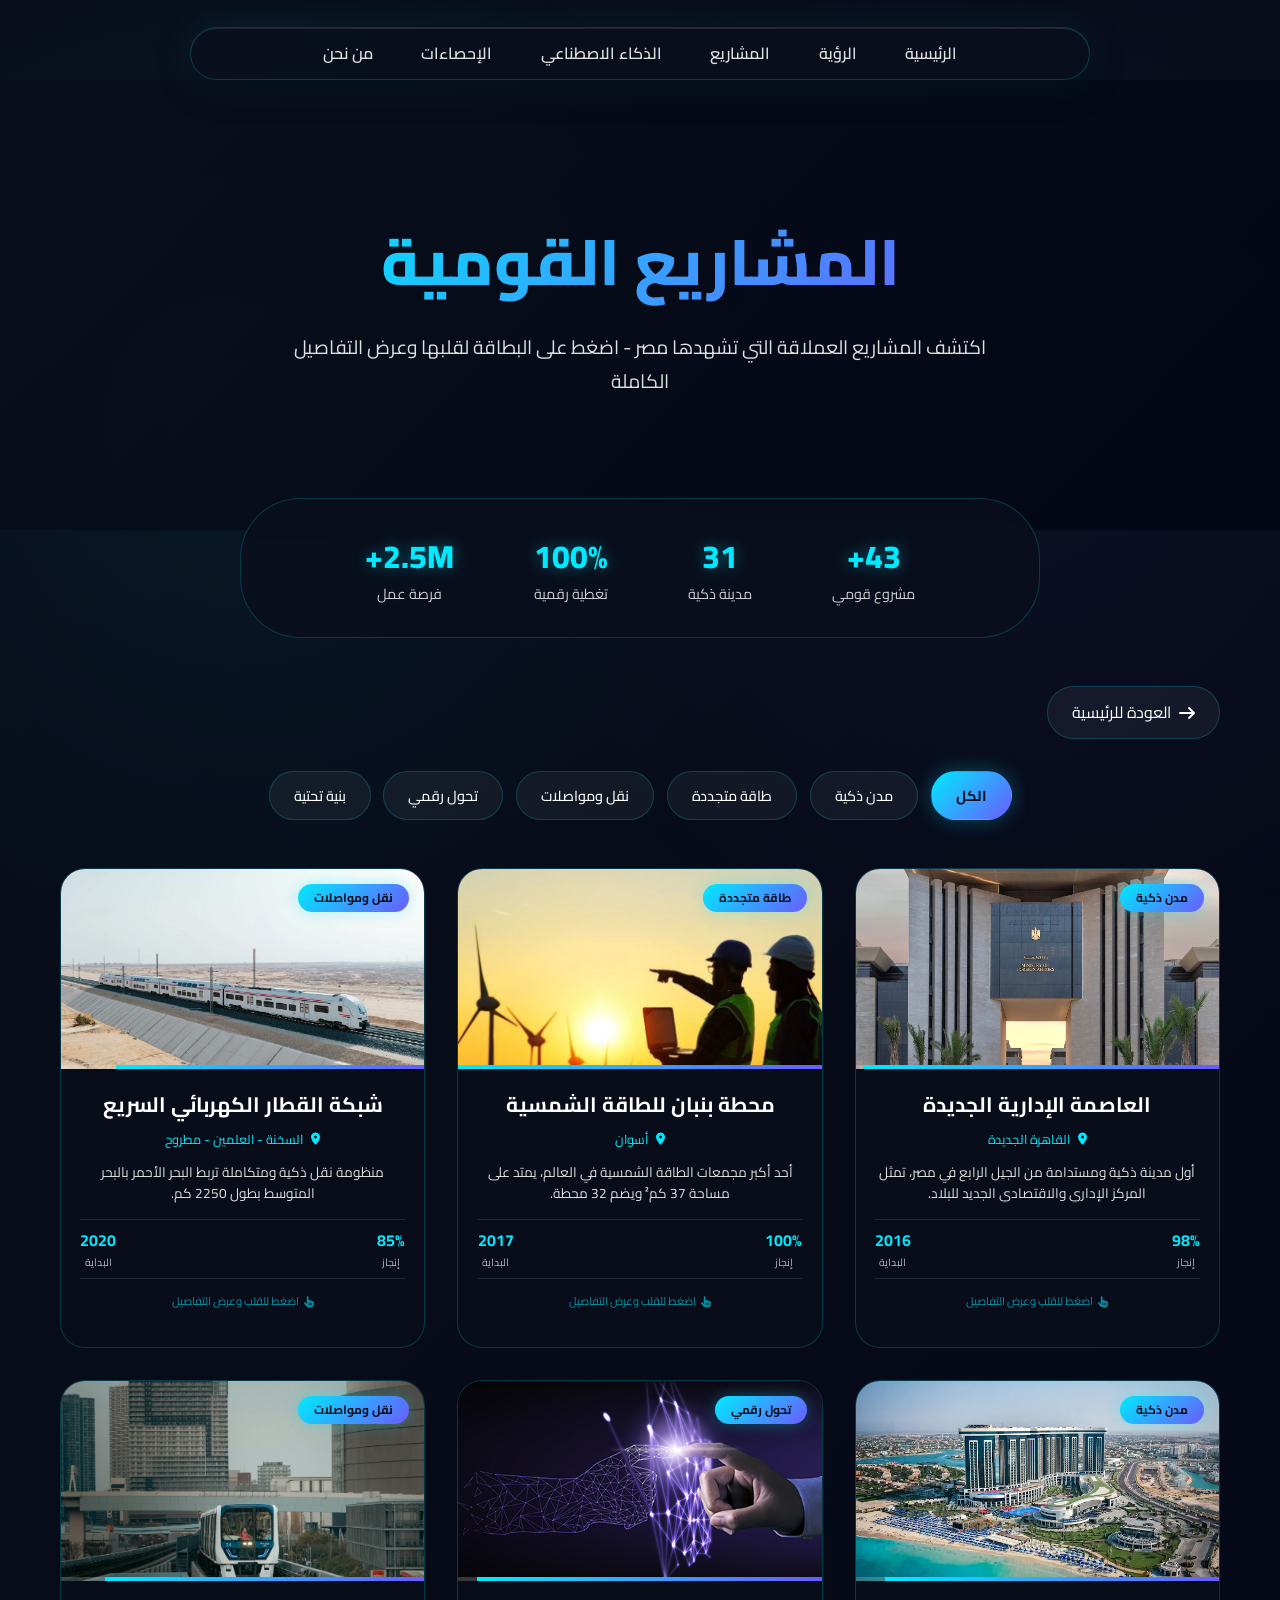
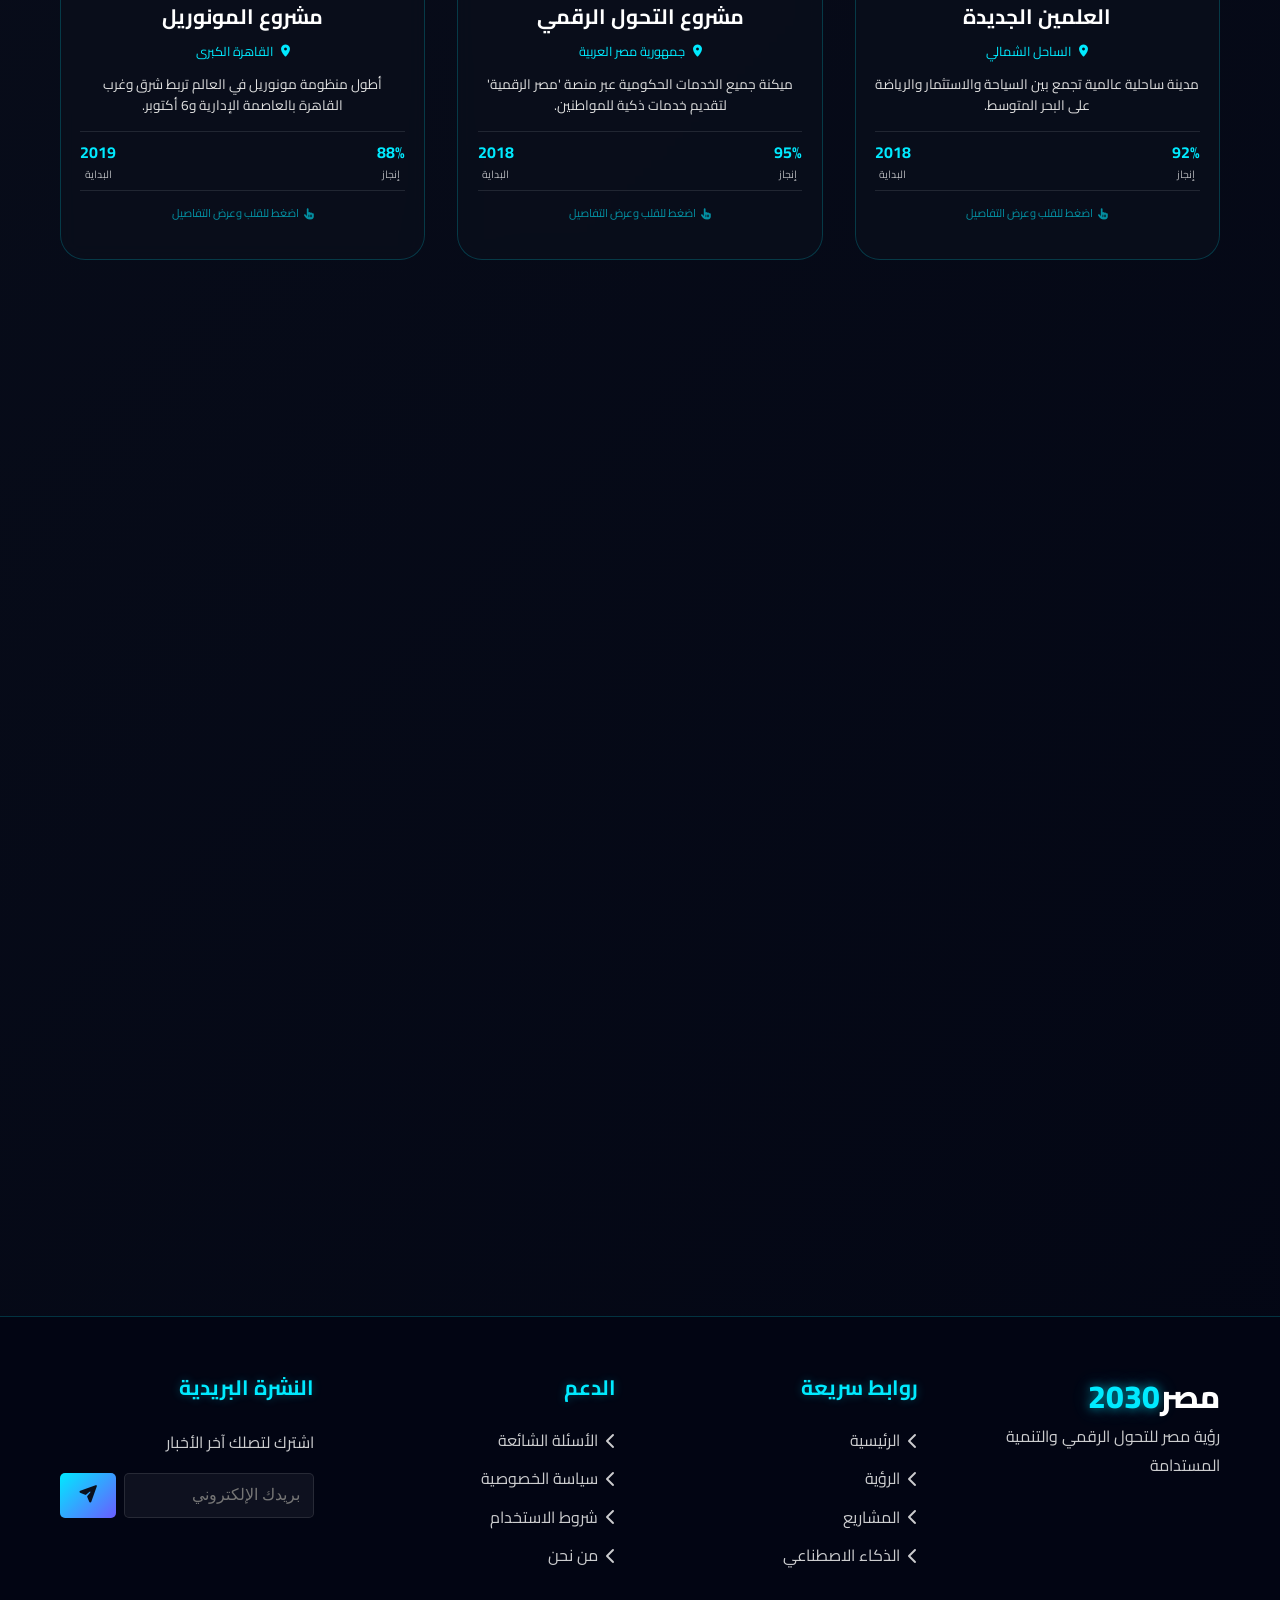
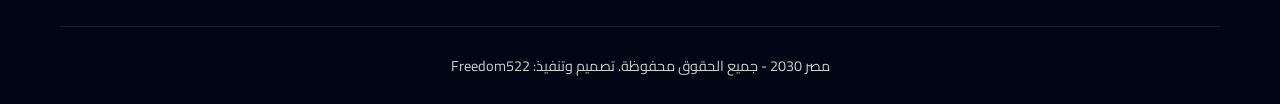
==== projects.html @ 2c638dea "add photos Add photos, update in projects.html" ====
<!DOCTYPE html>
<html lang="ar" dir="rtl">
<head>
    <meta charset="UTF-8">
    <meta name="viewport" content="width=device-width, initial-scale=1.0">
    <title>المشاريع القومية - مصر 2030 | بطاقات متقلبة</title>
    
    <!-- CSS Local Files -->
    <link rel="stylesheet" href="css/fonts.css">
    <link rel="stylesheet" href="libs/all.min.css">
    <link rel="stylesheet" href="libs/aos.css">
    
    <!-- Main CSS -->
    <link rel="stylesheet" href="css/style.css">
    
    <style>
        /* ================
           Projects Page - Flip Cards Style
        ================ */
        
        /* تحسين عرض النصوص العربية */
        * {
            text-rendering: optimizeLegibility;
            -webkit-font-smoothing: antialiased;
            -moz-osx-font-smoothing: grayscale;
        }
        
        /* Projects Hero */
        .projects-hero {
            min-height: 50vh;
            height: 50vh;
            position: relative;
            display: flex;
            align-items: center;
            justify-content: center;
            text-align: center;
            overflow: hidden;
            margin-top: 80px;
        }
        
        .projects-hero-bg {
            position: absolute;
            top: 0;
            left: 0;
            width: 100%;
            height: 100%;
            object-fit: cover;
            z-index: 0;
        }
        
        .projects-hero-overlay {
            position: absolute;
            top: 0;
            left: 0;
            width: 100%;
            height: 100%;
            background: linear-gradient(135deg, rgba(10, 15, 28, 0.85), rgba(3, 6, 20, 0.9));
            z-index: 1;
        }
        
        .projects-hero-content {
            position: relative;
            z-index: 2;
            max-width: 800px;
            padding: 2rem;
        }
        
        .projects-hero-title {
            font-size: clamp(2.5rem, 8vw, 4rem);
            font-weight: 800;
            margin-bottom: 1rem;
            background: linear-gradient(135deg, #00eaff, #6a5cff);
            -webkit-background-clip: text;
            -webkit-text-fill-color: transparent;
            background-clip: text;
        }
        
        .projects-hero-subtitle {
            font-size: clamp(1rem, 2.5vw, 1.2rem);
            color: #e0e0e0;
            line-height: 1.8;
        }
        
        /* Projects Stats Bar */
        .projects-stats-bar {
            display: flex;
            justify-content: center;
            gap: 2rem;
            padding: 1.5rem;
            margin: -2rem auto 3rem;
            max-width: 800px;
            background: rgba(10, 15, 28, 0.9);
            backdrop-filter: blur(15px);
            border-radius: 60px;
            border: 1px solid rgba(0, 234, 255, 0.2);
            position: relative;
            z-index: 10;
            flex-wrap: wrap;
        }
        
        .projects-stat {
            text-align: center;
            padding: 0.5rem 1.5rem;
        }
        
        .projects-stat-number {
            font-size: clamp(1.5rem, 4vw, 2rem);
            font-weight: 800;
            color: #00eaff;
            text-shadow: 0 0 15px rgba(0, 234, 255, 0.4);
        }
        
        .projects-stat-label {
            font-size: clamp(0.8rem, 1.5vw, 0.9rem);
            color: #fff;
            opacity: 0.8;
        }
        
        /* Projects Filter */
        .projects-filter {
            display: flex;
            justify-content: center;
            flex-wrap: wrap;
            gap: 0.8rem;
            margin-bottom: 3rem;
        }
        
        .filter-btn {
            padding: 0.6rem 1.5rem;
            background: rgba(255, 255, 255, 0.05);
            border: 1px solid rgba(0, 234, 255, 0.2);
            border-radius: 50px;
            color: #fff;
            font-family: 'Cairo', 'Tahoma', sans-serif;
            font-size: 0.9rem;
            font-weight: 500;
            cursor: pointer;
            transition: all 0.3s;
        }
        
        .filter-btn:hover {
            background: rgba(0, 234, 255, 0.1);
            border-color: rgba(0, 234, 255, 0.5);
            transform: translateY(-2px);
        }
        
        .filter-btn.active {
            background: linear-gradient(135deg, #00eaff, #6a5cff);
            border-color: transparent;
            color: #0a0f1c;
            font-weight: 700;
            box-shadow: 0 0 20px rgba(0, 234, 255, 0.3);
        }
        
        /* ================
           Flip Cards Grid
        ================ */
        .projects-grid {
            display: grid;
            grid-template-columns: repeat(auto-fill, minmax(350px, 1fr));
            gap: 2rem;
            margin: 2rem 0;
            perspective: 1500px;
        }
        
        @media (max-width: 768px) {
            .projects-grid {
                grid-template-columns: 1fr;
                gap: 1.5rem;
            }
        }
        
        /* Flip Card Container */
        .flip-card {
            background-color: transparent;
            height: 480px;
            cursor: pointer;
        }
        
        .flip-card-inner {
            position: relative;
            width: 100%;
            height: 100%;
            text-align: center;
            transition: transform 0.8s cubic-bezier(0.23, 1, 0.32, 1);
            transform-style: preserve-3d;
            border-radius: 25px;
        }
        
        .flip-card.flipped .flip-card-inner {
            transform: rotateY(180deg);
        }
        
        /* Front & Back */
        .flip-card-front,
        .flip-card-back {
            position: absolute;
            width: 100%;
            height: 100%;
            backface-visibility: hidden;
            border-radius: 25px;
            overflow: hidden;
        }
        
        /* Front Card Style */
        .flip-card-front {
            background: rgba(10, 15, 28, 0.85);
            backdrop-filter: blur(10px);
            border: 1px solid rgba(0, 234, 255, 0.2);
            transition: all 0.3s;
        }
        
        .flip-card:hover .flip-card-front {
            border-color: rgba(0, 234, 255, 0.5);
            box-shadow: 0 20px 40px -12px rgba(0, 234, 255, 0.2);
        }
        
        .project-image-wrapper {
            position: relative;
            height: 200px;
            overflow: hidden;
        }
        
        .project-image {
            width: 100%;
            height: 100%;
            object-fit: cover;
            transition: transform 0.6s ease;
            background: linear-gradient(135deg, #1a1f2e, #0a0f1c);
        }
        
        .flip-card:hover .project-image {
            transform: scale(1.05);
        }
        
        .project-category {
            position: absolute;
            top: 15px;
            right: 15px;
            padding: 0.3rem 1rem;
            background: linear-gradient(135deg, #00eaff, #6a5cff);
            border-radius: 50px;
            font-size: 0.75rem;
            font-weight: 700;
            color: #0a0f1c;
            z-index: 2;
            box-shadow: 0 0 15px rgba(0, 234, 255, 0.3);
        }
        
        .project-progress {
            position: absolute;
            bottom: 0;
            left: 0;
            right: 0;
            height: 4px;
            background: rgba(255, 255, 255, 0.2);
        }
        
        .project-progress-fill {
            height: 100%;
            background: linear-gradient(90deg, #00eaff, #6a5cff);
            width: 0%;
            transition: width 0.5s ease;
        }
        
        .project-info {
            padding: 1.2rem;
        }
        
        .project-title {
            font-size: 1.3rem;
            font-weight: 700;
            color: #fff;
            margin-bottom: 0.5rem;
        }
        
        .project-location {
            display: flex;
            align-items: center;
            gap: 0.5rem;
            color: #00eaff;
            font-size: 0.8rem;
            margin-bottom: 0.8rem;
            justify-content: center;
        }
        
        .project-location i {
            font-size: 0.75rem;
        }
        
        .project-short-desc {
            color: #e0e0e0;
            font-size: 0.85rem;
            line-height: 1.5;
            margin-bottom: 1rem;
            display: -webkit-box;
            -webkit-line-clamp: 3;
            -webkit-box-orient: vertical;
            overflow: hidden;
            word-break: break-word;
        }
        
        .project-stats-front {
            display: flex;
            justify-content: space-between;
            align-items: center;
            margin: 0.8rem 0;
            padding: 0.5rem 0;
            border-top: 1px solid rgba(255, 255, 255, 0.1);
            border-bottom: 1px solid rgba(255, 255, 255, 0.1);
        }
        
        .project-stat-item {
            text-align: center;
        }
        
        .project-stat-value {
            font-size: 1rem;
            font-weight: 700;
            color: #00eaff;
        }
        
        .project-stat-name {
            font-size: 0.65rem;
            color: #fff;
            opacity: 0.7;
        }
        
        .flip-hint {
            margin-top: 0.8rem;
            font-size: 0.7rem;
            color: rgba(0, 234, 255, 0.6);
            display: flex;
            align-items: center;
            justify-content: center;
            gap: 0.3rem;
        }
        
        .flip-hint i {
            font-size: 0.7rem;
        }
        
        /* Back Card Style */
        .flip-card-back {
            background: linear-gradient(135deg, #0a0f1c, #0f1424);
            border: 1px solid rgba(0, 234, 255, 0.3);
            transform: rotateY(180deg);
            padding: 1.2rem;
            display: flex;
            flex-direction: column;
            overflow-y: auto;
        }
        
        .flip-card-back::-webkit-scrollbar {
            width: 4px;
        }
        
        .flip-card-back::-webkit-scrollbar-track {
            background: rgba(255, 255, 255, 0.05);
            border-radius: 10px;
        }
        
        .flip-card-back::-webkit-scrollbar-thumb {
            background: #00eaff;
            border-radius: 10px;
        }
        
        .back-title {
            font-size: 1.2rem;
            font-weight: 700;
            color: #00eaff;
            margin-bottom: 0.8rem;
            padding-bottom: 0.5rem;
            border-bottom: 2px solid rgba(0, 234, 255, 0.3);
            text-align: center;
        }
        
        .back-description {
            color: #e0e0e0;
            font-size: 0.85rem;
            line-height: 1.6;
            margin-bottom: 1rem;
            text-align: right;
            word-break: break-word;
        }
        
        .back-stats {
            display: grid;
            grid-template-columns: repeat(3, 1fr);
            gap: 0.8rem;
            margin-bottom: 1rem;
            padding: 0.8rem;
            background: rgba(0, 234, 255, 0.05);
            border-radius: 15px;
        }
        
        .back-stat {
            text-align: center;
        }
        
        .back-stat-label {
            display: block;
            font-size: 0.6rem;
            color: #fff;
            opacity: 0.7;
            margin-bottom: 0.2rem;
        }
        
        .back-stat-value {
            display: block;
            font-size: 0.85rem;
            font-weight: 700;
            color: #00eaff;
        }
        
        .back-features {
            margin-bottom: 1rem;
            flex: 1;
        }
        
        .back-features h4 {
            color: #00eaff;
            font-size: 0.9rem;
            margin-bottom: 0.6rem;
            display: flex;
            align-items: center;
            gap: 0.5rem;
        }
        
        .back-features-list {
            list-style: none;
            padding: 0;
            margin: 0;
        }
        
        .back-features-list li {
            color: #e0e0e0;
            font-size: 0.75rem;
            padding: 0.4rem 0;
            display: flex;
            align-items: center;
            gap: 0.6rem;
            border-bottom: 1px solid rgba(255, 255, 255, 0.05);
            word-break: break-word;
        }
        
        .back-features-list li i {
            color: #00eaff;
            font-size: 0.7rem;
            flex-shrink: 0;
        }
        
        .flip-back-btn {
            width: 100%;
            padding: 0.6rem;
            background: rgba(0, 234, 255, 0.1);
            border: 1px solid rgba(0, 234, 255, 0.3);
            border-radius: 12px;
            color: #ff6b6b;
            font-weight: 600;
            font-size: 0.8rem;
            cursor: pointer;
            transition: all 0.3s;
            display: flex;
            align-items: center;
            justify-content: center;
            gap: 0.5rem;
            margin-top: 0.8rem;
            font-family: 'Cairo', 'Tahoma', sans-serif;
        }
        
        .flip-back-btn:hover {
            background: rgba(255, 107, 107, 0.2);
            border-color: #ff6b6b;
            color: #ff6b6b;
        }
        
        /* Empty State */
        .projects-empty {
            text-align: center;
            padding: 4rem;
            background: rgba(10, 15, 28, 0.5);
            border-radius: 30px;
            border: 1px solid rgba(0, 234, 255, 0.2);
            grid-column: 1 / -1;
        }
        
        .projects-empty i {
            font-size: 4rem;
            color: #00eaff;
            margin-bottom: 1rem;
            opacity: 0.5;
        }
        
        .projects-empty h3 {
            font-size: 1.5rem;
            color: #fff;
            margin-bottom: 0.5rem;
        }
        
        .projects-empty p {
            color: #e0e0e0;
        }
        
        /* Back Button */
        .back-button {
            display: inline-flex;
            align-items: center;
            gap: 0.5rem;
            padding: 0.8rem 1.5rem;
            background: rgba(255, 255, 255, 0.05);
            border: 1px solid rgba(0, 234, 255, 0.2);
            border-radius: 50px;
            color: #fff;
            text-decoration: none;
            transition: all 0.3s;
            margin-bottom: 2rem;
            font-family: 'Cairo', 'Tahoma', sans-serif;
        }
        
        .back-button:hover {
            background: rgba(0, 234, 255, 0.1);
            border-color: #00eaff;
            transform: translateX(-5px);
        }
        
        /* Loading Animation */
        .projects-loading {
            display: flex;
            justify-content: center;
            align-items: center;
            min-height: 400px;
            grid-column: 1 / -1;
        }
        
        .loading-spinner {
            width: 50px;
            height: 50px;
            border: 3px solid rgba(0, 234, 255, 0.2);
            border-top-color: #00eaff;
            border-radius: 50%;
            animation: spin 1s linear infinite;
        }
        
        @keyframes spin {
            to { transform: rotate(360deg); }
        }
        
        /* Animation for grid items */
        .flip-card {
            animation: fadeInUp 0.6s ease backwards;
        }
        
        @keyframes fadeInUp {
            from {
                opacity: 0;
                transform: translateY(30px);
            }
            to {
                opacity: 1;
                transform: translateY(0);
            }
        }
        
        /* Container */
        .container {
            max-width: 1200px;
            margin: 0 auto;
            padding: 0 20px;
        }
        
        body {
            font-family: 'Cairo', 'Tahoma', sans-serif;
        }
    </style>
</head>
<body>
    <!-- Navigation Bar -->
    <nav class="navbar" id="navbar">
        <div class="nav-container">
            <div class="logo">مصر<span>2030</span></div>
            <div class="menu-toggle" id="menu-toggle">
                <span></span>
                <span></span>
                <span></span>
            </div>
            <ul class="nav-menu">
                <li><a href="index.html">الرئيسية</a></li>
                <li><a href="index.html#vision">الرؤية</a></li>
                <li><a href="projects.html" class="active">المشاريع</a></li>
                <li><a href="index.html#ai">الذكاء الاصطناعي</a></li>
                <li><a href="index.html#stats">الإحصاءات</a></li>
                <li><a href="index.html#about">من نحن</a></li>
            </ul>
        </div>
    </nav>

    <!-- Projects Hero Section -->
    <section class="projects-hero">
        <video class="projects-hero-bg" autoplay loop muted playsinline poster="images/projects-hero-poster.jpg">
            <source src="video/From Main Klickpin CF- Pinterest Video - 4H1aSaDv0.mp4" type="video/mp4">
        </video>
        <div class="projects-hero-overlay"></div>
        <div class="projects-hero-content" data-aos="fade-up">
            <h1 class="projects-hero-title">المشاريع القومية</h1>
            <p class="projects-hero-subtitle">اكتشف المشاريع العملاقة التي تشهدها مصر - اضغط على البطاقة لقلبها وعرض التفاصيل الكاملة</p>
        </div>
    </section>

    <!-- Projects Stats Bar -->
    <div class="projects-stats-bar" data-aos="fade-up">
        <div class="projects-stat">
            <div class="projects-stat-number">43+</div>
            <div class="projects-stat-label">مشروع قومي</div>
        </div>
        <div class="projects-stat">
            <div class="projects-stat-number">31</div>
            <div class="projects-stat-label">مدينة ذكية</div>
        </div>
        <div class="projects-stat">
            <div class="projects-stat-number">100%</div>
            <div class="projects-stat-label">تغطية رقمية</div>
        </div>
        <div class="projects-stat">
            <div class="projects-stat-number">2.5M+</div>
            <div class="projects-stat-label">فرصة عمل</div>
        </div>
    </div>

    <!-- Main Content -->
    <div class="container">
        <!-- Back Button -->
        <a href="index.html" class="back-button" data-aos="fade-right">
            <i class="fas fa-arrow-right"></i>
            العودة للرئيسية
        </a>
        
        <!-- Projects Filter -->
        <div class="projects-filter" data-aos="fade-up">
            <button class="filter-btn active" data-category="all">الكل</button>
            <button class="filter-btn" data-category="smart-city">مدن ذكية</button>
            <button class="filter-btn" data-category="energy">طاقة متجددة</button>
            <button class="filter-btn" data-category="transport">نقل ومواصلات</button>
            <button class="filter-btn" data-category="digital">تحول رقمي</button>
            <button class="filter-btn" data-category="infrastructure">بنية تحتية</button>
        </div>
        
        <!-- Projects Grid - Flip Cards -->
        <div id="projectsGrid" class="projects-grid">
            <div class="projects-loading">
                <div class="loading-spinner"></div>
            </div>
        </div>
    </div>

    <!-- Footer -->
    <footer class="footer">
        <div class="container">
            <div class="footer-content">
                <div class="footer-section">
                    <div class="footer-logo">
                        <h2>مصر<span>2030</span></h2>
                    </div>
                    <p>رؤية مصر للتحول الرقمي والتنمية المستدامة</p>
                </div>
                
                <div class="footer-section">
                    <h4>روابط سريعة</h4>
                    <ul>
                        <li><a href="index.html"><i class="fas fa-chevron-left"></i> الرئيسية</a></li>
                        <li><a href="index.html#vision"><i class="fas fa-chevron-left"></i> الرؤية</a></li>
                        <li><a href="projects.html"><i class="fas fa-chevron-left"></i> المشاريع</a></li>
                        <li><a href="index.html#ai"><i class="fas fa-chevron-left"></i> الذكاء الاصطناعي</a></li>
                    </ul>
                </div>
                
                <div class="footer-section">
                    <h4>الدعم</h4>
                    <ul>
                        <li><a href="QA.html"><i class="fas fa-chevron-left"></i> الأسئلة الشائعة</a></li>
                        <li><a href="#"><i class="fas fa-chevron-left"></i> سياسة الخصوصية</a></li>
                        <li><a href="#"><i class="fas fa-chevron-left"></i> شروط الاستخدام</a></li>
                        <li><a href="index.html#about"><i class="fas fa-chevron-left"></i> من نحن</a></li>
                    </ul>
                </div>
                
                <div class="footer-section">
                    <h4>النشرة البريدية</h4>
                    <p>اشترك لتصلك آخر الأخبار</p>
                    <div class="newsletter-form">
                        <input type="email" placeholder="بريدك الإلكتروني">
                        <button><i class="fas fa-paper-plane"></i></button>
                    </div>
                </div>
            </div>
            
            <div class="footer-bottom">
                <p>مصر 2030 - جميع الحقوق محفوظة. تصميم وتنفيذ: Freedom522</p>
            </div>
        </div>
    </footer>

    <!-- Scripts -->
    <script src="libs/gsap.min.js"></script>
    <script src="libs/ScrollTrigger.min.js"></script>
    <script src="libs/aos.js"></script>
    <script src="js/main.js"></script>
    
    <script>
        // ================
        // Projects Database
        // ================
        const projectsDatabase = [
            {
                id: 1,
                title: "العاصمة الإدارية الجديدة",
                category: "smart-city",
                image: "images/Projects/Administratibe capital.jpg",
                location: "القاهرة الجديدة",
                shortDescription: "أول مدينة ذكية ومستدامة من الجيل الرابع في مصر، تمثل المركز الإداري والاقتصادي الجديد للبلاد.",
                fullDescription: "أول مدينة ذكية ومستدامة من الجيل الرابع في مصر، تمثل المركز الإداري والاقتصادي الجديد. تضم حي مال وأعمال عالمي، والبرج الأيقوني أطول برج في إفريقيا، ومركز قيادة وسيطرة ذكي يدير كافة مرافق المدينة بتقنيات الذكاء الاصطناعي. تمثل نقلة نوعية في مفهوم المدن الذكية بالمنطقة، حيث تعتمد بشكل كامل على التكنولوجيا الحديثة في إدارة المرافق والخدمات.",
                progress: 98,
                startDate: "2016",
                cost: "800 مليار جنيه",
                features: [
                    "أطول برج في إفريقيا بارتفاع 393.8 متر",
                    "أكبر مركز بيانات وحوسبة سحابية في المنطقة",
                    "أكبر تجمع للمساحات الخضراء والبحيرات الصناعية",
                    "ترابط كامل عبر المونوريل والقطار الكهربائي الخفيف",
                    "تعتمد بالكامل على تقنيات IoT في إدارة المرور والنفايات والطاقة"
                ]
            },
            {
                id: 2,
                title: "محطة بنبان للطاقة الشمسية",
                category: "energy",
                image: "images/Projects/Bnban.jpg",
                location: "أسوان",
                shortDescription: "أحد أكبر مجمعات الطاقة الشمسية في العالم، يمتد على مساحة 37 كم² ويضم 32 محطة.",
                fullDescription: "يُعد أحد أكبر مجمعات الطاقة الشمسية في العالم، ويمتد على مساحة 37 كم². يضم 32 محطة بقدرة إجمالية تصل إلى 1465 ميجاوات، ويمثل المشروع ركيزة أساسية لتحويل مصر إلى مركز إقليمي للطاقة الخضراء. ساهم المشروع في خلق آلاف فرص العمل وجذب استثمارات ضخمة.",
                progress: 100,
                startDate: "2017",
                cost: "2.2 مليار دولار",
                features: [
                    "رابع أكبر مجمع شمسي في العالم",
                    "يقلل الانبعاثات الكربونية بمقدار 2 مليون طن سنوياً",
                    "وفر أكثر من 10 آلاف فرصة عمل",
                    "حائز على جائزة التميز من البنك الدولي",
                    "يغطي مساحة 37 كم²"
                ]
            },
            {
                id: 3,
                title: "شبكة القطار الكهربائي السريع",
                category: "transport",
                image: "images/Projects/Fast tarin.jpg",
                location: "السخنة - العلمين - مطروح",
                shortDescription: "منظومة نقل ذكية ومتكاملة تربط البحر الأحمر بالبحر المتوسط بطول 2250 كم.",
                fullDescription: "منظومة نقل ذكية ومتكاملة تُعد قناة سويس جديدة على قضبان، تربط البحر الأحمر بالبحر المتوسط وكافة أنحاء الجمهورية. تتكون من 4 خطوط رئيسية بطول يتجاوز 2250 كم، لتوفر وسيلة نقل حضارية فائقة السرعة وصديقة للبيئة.",
                progress: 85,
                startDate: "2020",
                cost: "360 مليار جنيه",
                features: [
                    "سرعة تصل إلى 250 كم/ساعة",
                    "ربط موانئ البحر الأحمر بموانئ البحر المتوسط",
                    "نقل أكثر من 2.5 مليون راكب يومياً",
                    "خفض انبعاثات الكربون بنسبة 70%",
                    "نظام تحكم آلي أوروبي ETCS Level 2"
                ]
            },
            {
                id: 4,
                title: "العلمين الجديدة",
                category: "smart-city",
                image: "images/Projects/El Alamein City.jpg",
                location: "الساحل الشمالي",
                shortDescription: "مدينة ساحلية عالمية تجمع بين السياحة والاستثمار والرياضة على البحر المتوسط.",
                fullDescription: "مدينة ساحلية عالمية تجمع بين السياحة والاستثمار والرياضة، تضم أبراجاً شاهقة ومنتجعاً عالمياً ومتحفاً ومسرحاً رومانياً. تعتبر وجهة سياحية واستثمارية جديدة على البحر المتوسط، وتستضيف الفعاليات العالمية.",
                progress: 92,
                startDate: "2018",
                cost: "500 مليار جنيه",
                features: [
                    "أبراج العلمين الشاهقة بارتفاع 200 متر",
                    "المسرح الروماني بسعة 1000 مقعد",
                    "متحف العلمين للحضارة المصرية",
                    "مارينا عالمي لليخوت",
                    "منتجع سياحي متكامل"
                ]
            },
            {
                id: 5,
                title: "مشروع التحول الرقمي",
                category: "digital",
                image: "images/Projects/Digital transformation.png",
                location: "جمهورية مصر العربية",
                shortDescription: "ميكنة جميع الخدمات الحكومية عبر منصة 'مصر الرقمية' لتقديم خدمات ذكية للمواطنين.",
                fullDescription: "يهدف إلى ميكنة جميع الخدمات الحكومية وتقديمها عبر منصة 'مصر الرقمية'. يشمل ذلك خدمات الأحوال المدنية، المرور، الضرائب، الشهر العقاري، والتوثيق. تم تدريب آلاف الموظفين وإنشاء مراكز بيانات عملاقة.",
                progress: 95,
                startDate: "2018",
                cost: "50 مليار جنيه",
                features: [
                    "أكثر من 200 خدمة حكومية أونلاين",
                    "منظومة الدفع الموحد",
                    "تطبيق موحد للهواتف الذكية",
                    "ربط 100% من الجهات الحكومية",
                    "تفعيل التوقيع الإلكتروني والهوية الرقمية"
                ]
            },
            {
                id: 6,
                title: "مشروع المونوريل",
                category: "transport",
                image: "images/Projects/Monorail project.jpg",
                location: "القاهرة الكبرى",
                shortDescription: "أطول منظومة مونوريل في العالم تربط شرق وغرب القاهرة بالعاصمة الإدارية و6 أكتوبر.",
                fullDescription: "أطول منظومة مونوريل في العالم تربط شرق القاهرة بالعاصمة الإدارية الجديدة، وتربط غرب القاهرة بمدينة 6 أكتوبر. يوفر وسيلة نقل سريعة وآمنة ومستدامة للمواطنين، ويساهم في تخفيف الازدحام المروري.",
                progress: 88,
                startDate: "2019",
                cost: "120 مليار جنيه",
                features: [
                    "أطول نظام مونوريل في العالم بطول 98 كم",
                    "ربط العاصمة الإدارية بشرق القاهرة",
                    "ربط 6 أكتوبر بغرب القاهرة",
                    "سرعة تصل إلى 80 كم/ساعة",
                    "سعة تصل إلى 45 ألف راكب/ساعة"
                ]
            },
            {
                id: 7,
                title: "محطة معالجة المياه ببني سويف",
                category: "infrastructure",
                image: "images/Projects/Beni Suef Water Treatment Plant.jpg",
                location: "بني سويف",
                shortDescription: "أكبر محطة معالجة ثنائية في العالم تخدم 6 محافظات بطاقة 7.5 مليون م³ يومياً.",
                fullDescription: "أكبر محطة معالجة ثنائية في العالم، تخدم 6 محافظات وتوفر 7.5 مليون م³ يومياً من المياه المعالجة للزراعة. تساهم في تحقيق الأمن المائي والزراعي لمصر، وتوفر مصدراً مستداماً للمياه.",
                progress: 100,
                startDate: "2018",
                cost: "40 مليار جنيه",
                features: [
                    "أكبر محطة معالجة ثنائية في العالم",
                    "طاقة إنتاجية 7.5 مليون م³ يومياً",
                    "خدمة 6 محافظات",
                    "توفير مياه للزراعة",
                    "تحقيق الأمن المائي"
                ]
            },
            {
                id: 8,
                title: "مدينة الجلالة",
                category: "smart-city",
                image: "images/Projects/Al-Jalala City.png",
                location: "السخنة",
                shortDescription: "مدينة متكاملة على جبال البحر الأحمر تضم جامعة الجلالة وأكبر مستشفى جامعي.",
                fullDescription: "مدينة سياحية متكاملة على جبال البحر الأحمر، تضم جامعة الجلالة الأهلية، ومستشفى جامعي، وفندق 5 نجوم، وتعتبر وجهة تعليمية وسياحية عالمية. تتميز بموقعها الفريد الذي يجمع بين جمال الجبال وسحر البحر.",
                progress: 95,
                startDate: "2017",
                cost: "200 مليار جنيه",
                features: [
                    "جامعة الجلالة الأهلية على مساحة 300 فدان",
                    "أكبر مستشفى جامعي في الشرق الأوسط",
                    "فندق 5 نجوم",
                    "منطقة سكنية متكاملة",
                    "موقع متميز على جبال البحر الأحمر"
                ]
            },
            {
                id: 9,
                title: "مبادرة حياة كريمة",
                category: "infrastructure",
                image: "images/Projects/Decent-Life-Initiative.png",
                location: "جميع محافظات مصر",
                shortDescription: "أكبر مبادرة تنموية في تاريخ مصر لتطوير الريف المصري بـ 4500 قرية.",
                fullDescription: "أكبر مبادرة تنموية في تاريخ مصر لتطوير الريف المصري، تستهدف 4500 قرية ويرتفع عدد المستفيدين إلى 58 مليون مواطن، تشمل تطوير البنية التحتية والصحة والتعليم والخدمات الأساسية.",
                progress: 90,
                startDate: "2019",
                cost: "800 مليار جنيه",
                features: [
                    "تطوير 4500 قرية مصرية",
                    "خدمة 58 مليون مواطن",
                    "تطوير شبكات المياه والصرف الصحي",
                    "تطوير مدارس ووحدات صحية",
                    "توصيل الغاز الطبيعي"
                ]
            },
            {
                id: 10,
                title: "متحف الحضارة بالفسطاط",
                category: "infrastructure",
                image: "images/Projects/Museum-of-Civilization-in-Fustat.png",
                location: "الفسطاط - القاهرة",
                shortDescription: "أكبر متحف للحضارة المصرية يضم المومياوات الملكية ومركز ترميم متكامل.",
                fullDescription: "أكبر متحف للحضارة المصرية، يضم المومياوات الملكية، ومركز ترميم متكامل، ومنطقة أثرية مفتوحة. يعتبر من أكبر المتاحف في العالم ويعرض تاريخ مصر عبر العصور المختلفة.",
                progress: 100,
                startDate: "2015",
                cost: "12 مليار جنيه",
                features: [
                    "يضم المومياوات الملكية الـ 22",
                    "مركز ترميم متكامل",
                    "منطقة أثرية مفتوحة",
                    "قاعة عرض رئيسية 2000 م²",
                    "مطلة على بحيرة عين الصيرة"
                ]
            },
            {
                id: 11,
                title: "المتحف المصري الكبير",
                category: "infrastructure",
                image: "images/Projects/Egyptian-Museum.jpg",
                location: "ميدان التحرير - القاهرة",
                shortDescription: "أقدم متحف أثري في العالم العربي يضم أكثر من 160 ألف قطعة أثرية.",
                fullDescription: "أقدم متحف أثري في العالم العربي والشرق الأوسط، تأسس عام 1902. يضم أكثر من 160 ألف قطعة أثرية تعكس تاريخ مصر القديم، ويعتبر من أهم المتاحف عالمياً.",
                progress: 100,
                startDate: "1902",
                cost: "تم إنشاؤه تاريخياً",
                features: [
                    "أقدم متحف أثري في العالم العربي والشرق الأوسط",
                    "يضم أكثر من 160 ألف قطعة أثرية",
                    "قاعة توت عنخ آمون التاريخية",
                    "كنوز تانيس الفرعونية",
                    "موقع استراتيجي في قلب القاهرة"
                ]
            },
            {
                id: 12,
                title: "محطة الضبعة النووية",
                category: "energy",
                image: "images/Projects/El Dabaa Nuclear Power Plant.jpg",
                location: "مرسى مطروح",
                shortDescription: "أول محطة طاقة نووية سلمية في مصر بـ 4 مفاعلات بقدرة 4800 ميجاوات.",
                fullDescription: "أول محطة طاقة نووية سلمية في مصر، تتكون من 4 مفاعلات بقدرة إجمالية 4800 ميجاوات. تعتبر أكبر مشروع نووي في المنطقة وستوفر 10% من احتياجات مصر من الكهرباء.",
                progress: 60,
                startDate: "2022",
                cost: "28 مليار دولار",
                features: [
                    "4 مفاعلات من الجيل الثالث بقدرة 1200 ميجاوات لكل منها",
                    "أحدث أنظمة الأمان النووي العالمية",
                    "توفير 10% من احتياجات مصر من الكهرباء",
                    "خلق 15 ألف فرصة عمل مباشرة وغير مباشرة"
                ]
            }
        ];

        // ================
        // Render Flip Cards
        // ================
        let currentCategory = 'all';
        
        function renderProjects() {
            const grid = document.getElementById('projectsGrid');
            if (!grid) return;
            
            const filteredProjects = currentCategory === 'all' 
                ? projectsDatabase 
                : projectsDatabase.filter(p => p.category === currentCategory);
            
            if (filteredProjects.length === 0) {
                grid.innerHTML = `
                    <div class="projects-empty">
                        <i class="fas fa-search"></i>
                        <h3>لا توجد مشاريع</h3>
                        <p>لم يتم العثور على مشاريع في هذا التصنيف</p>
                    </div>
                `;
                return;
            }
            
            grid.innerHTML = filteredProjects.map((project, index) => `
                <div class="flip-card" data-project-id="${project.id}" data-aos="fade-up" data-aos-delay="${index * 50}">
                    <div class="flip-card-inner">
                        <!-- Front Side -->
                        <div class="flip-card-front">
                            <div class="project-image-wrapper">
                                <img class="project-image" src="${project.image}" alt="${project.title}" onerror="this.src='data:image/svg+xml,%3Csvg xmlns=\'http://www.w3.org/2000/svg\' width=\'400\' height=\'300\' viewBox=\'0 0 400 300\'%3E%3Crect width=\'400\' height=\'300\' fill=\'%236a5cff\'/%3E%3Ctext x=\'50%25\' y=\'50%25\' text-anchor=\'middle\' fill=\'white\' font-size=\'20\'%3E${encodeURIComponent(project.title)}%3C/text%3E%3C/svg%3E'">
                                <span class="project-category">${getCategoryName(project.category)}</span>
                                <div class="project-progress">
                                    <div class="project-progress-fill" style="width: ${project.progress}%"></div>
                                </div>
                            </div>
                            <div class="project-info">
                                <h3 class="project-title">${project.title}</h3>
                                <div class="project-location">
                                    <i class="fas fa-map-marker-alt"></i>
                                    <span>${project.location}</span>
                                </div>
                                <p class="project-short-desc">${project.shortDescription}</p>
                                <div class="project-stats-front">
                                    <div class="project-stat-item">
                                        <div class="project-stat-value">${project.progress}%</div>
                                        <div class="project-stat-name">إنجاز</div>
                                    </div>
                                    <div class="project-stat-item">
                                        <div class="project-stat-value">${project.startDate}</div>
                                        <div class="project-stat-name">البداية</div>
                                    </div>
                                </div>
                                <div class="flip-hint">
                                    <i class="fas fa-hand-pointer"></i>
                                    <span>اضغط للقلب وعرض التفاصيل</span>
                                </div>
                            </div>
                        </div>
                        
                        <!-- Back Side -->
                        <div class="flip-card-back">
                            <h3 class="back-title">${project.title}</h3>
                            <p class="back-description">${project.fullDescription}</p>
                            <div class="back-stats">
                                <div class="back-stat">
                                    <span class="back-stat-label">نسبة الإنجاز</span>
                                    <span class="back-stat-value">${project.progress}%</span>
                                </div>
                                <div class="back-stat">
                                    <span class="back-stat-label">تاريخ البدء</span>
                                    <span class="back-stat-value">${project.startDate}</span>
                                </div>
                                <div class="back-stat">
                                    <span class="back-stat-label">التكلفة</span>
                                    <span class="back-stat-value">${project.cost}</span>
                                </div>
                            </div>
                            <div class="back-features">
                                <h4><i class="fas fa-star"></i> المميزات الرئيسية</h4>
                                <ul class="back-features-list">
                                    ${project.features.map(feature => `<li><i class="fas fa-check-circle"></i> ${feature}</li>`).join('')}
                                </ul>
                            </div>
                            <button class="flip-back-btn" onclick="flipCardBack(${project.id})">
                                <i class="fas fa-undo-alt"></i>
                                إغلاق
                            </button>
                        </div>
                    </div>
                </div>
            `).join('');
            
            // إضافة مستمعي الأحداث للبطاقات
            attachFlipListeners();
            
            // تحديث AOS
            if (typeof AOS !== 'undefined') {
                AOS.refresh();
            }
        }
        
        function attachFlipListeners() {
            const cards = document.querySelectorAll('.flip-card');
            cards.forEach(card => {
                // إزالة المستمعين القدامى لتجنب التكرار
                card.removeEventListener('click', handleCardClick);
                card.addEventListener('click', handleCardClick);
            });
        }
        
        function handleCardClick(e) {
            // منع التنفيذ إذا تم الضغط على الزر
            if (e.target.classList.contains('flip-back-btn') || e.target.closest('.flip-back-btn')) {
                return;
            }
            const card = this;
            card.classList.toggle('flipped');
        }
        
        function flipCardBack(projectId) {
            const card = document.querySelector(`.flip-card[data-project-id="${projectId}"]`);
            if (card) {
                card.classList.remove('flipped');
            }
        }
        
        function getCategoryName(category) {
            const categories = {
                'smart-city': 'مدن ذكية',
                'energy': 'طاقة متجددة',
                'transport': 'نقل ومواصلات',
                'digital': 'تحول رقمي',
                'infrastructure': 'بنية تحتية'
            };
            return categories[category] || category;
        }
        
        // ================
        // Event Listeners
        // ================
        document.addEventListener('DOMContentLoaded', () => {
            if (typeof AOS !== 'undefined') {
                AOS.init({
                    duration: 800,
                    once: true,
                    offset: 100
                });
            }
            
            renderProjects();
            
            // Filter buttons
            const filterBtns = document.querySelectorAll('.filter-btn');
            filterBtns.forEach(btn => {
                btn.addEventListener('click', () => {
                    filterBtns.forEach(b => b.classList.remove('active'));
                    btn.classList.add('active');
                    currentCategory = btn.dataset.category;
                    renderProjects();
                });
            });
            
            // Navbar toggle
            const menuToggle = document.getElementById('menu-toggle');
            const navMenu = document.querySelector('.nav-menu');
            
            if (menuToggle) {
                menuToggle.addEventListener('click', () => {
                    menuToggle.classList.toggle('active');
                    navMenu.classList.toggle('active');
                });
            }
            
            // Navbar scroll effect
            const navbar = document.getElementById('navbar');
            window.addEventListener('scroll', () => {
                if (window.scrollY > 100) {
                    navbar.classList.add('scrolled');
                } else {
                    navbar.classList.remove('scrolled');
                }
            });
        });
        
        // Make functions global
        window.flipCardBack = flipCardBack;
    </script>
</body>
</html>
---- css/fonts.css ----
/* css/fonts.css - Local Fonts */

/* ===== Cairo ===== */
@font-face {
    font-family: 'Cairo';
    src: url('../fonts/Cairo/Cairo-Regular.ttf') format('truetype');
    font-weight: 400;
    font-style: normal;
    font-display: swap;
}

@font-face {
    font-family: 'Cairo';
    src: url('../fonts/Cairo/Cairo-Medium.ttf') format('truetype');
    font-weight: 500;
    font-style: normal;
    font-display: swap;
}

@font-face {
    font-family: 'Cairo';
    src: url('../fonts/Cairo/Cairo-SemiBold.ttf') format('truetype');
    font-weight: 600;
    font-style: normal;
    font-display: swap;
}

@font-face {
    font-family: 'Cairo';
    src: url('../fonts/Cairo/Cairo-Bold.ttf') format('truetype');
    font-weight: 700;
    font-style: normal;
    font-display: swap;
}

@font-face {
    font-family: 'Cairo';
    src: url('../fonts/Cairo/Cairo-ExtraBold.ttf') format('truetype');
    font-weight: 800;
    font-style: normal;
    font-display: swap;
}

@font-face {
    font-family: 'Cairo';
    src: url('../fonts/Cairo/Cairo-Black.ttf') format('truetype');
    font-weight: 900;
    font-style: normal;
    font-display: swap;
}

@font-face {
    font-family: 'Cairo';
    src: url('../fonts/Cairo/Cairo-Light.ttf') format('truetype');
    font-weight: 300;
    font-style: normal;
    font-display: swap;
}

/* ===== Tajawal ===== */
@font-face {
    font-family: 'Tajawal';
    src: url('../fonts/Tajawal/Tajawal-Regular.ttf') format('truetype');
    font-weight: 400;
    font-style: normal;
    font-display: swap;
}

@font-face {
    font-family: 'Tajawal';
    src: url('../fonts/Tajawal/Tajawal-Medium.ttf') format('truetype');
    font-weight: 500;
    font-style: normal;
    font-display: swap;
}

@font-face {
    font-family: 'Tajawal';
    src: url('../fonts/Tajawal/Tajawal-Bold.ttf') format('truetype');
    font-weight: 700;
    font-style: normal;
    font-display: swap;
}

@font-face {
    font-family: 'Tajawal';
    src: url('../fonts/Tajawal/Tajawal-ExtraBold.ttf') format('truetype');
    font-weight: 800;
    font-style: normal;
    font-display: swap;
}

@font-face {
    font-family: 'Tajawal';
    src: url('../fonts/Tajawal/Tajawal-Black.ttf') format('truetype');
    font-weight: 900;
    font-style: normal;
    font-display: swap;
}

@font-face {
    font-family: 'Tajawal';
    src: url('../fonts/Tajawal/Tajawal-Light.ttf') format('truetype');
    font-weight: 300;
    font-style: normal;
    font-display: swap;
}

@font-face {
    font-family: 'Tajawal';
    src: url('../fonts/Tajawal/Tajawal-ExtraLight.ttf') format('truetype');
    font-weight: 200;
    font-style: normal;
    font-display: swap;
}
---- css/style.css ----
/* ================
   Global CSS Variables
   ================ */
:root {
    --primary-blue: #00eaff;
    --primary-purple: #6a5cff;
    --dark-bg: #0a0f1c;
    --darker-bg: #030614;
    --glass-bg: rgba(255, 255, 255, 0.08);
    --glass-border: rgba(255, 255, 255, 0.15);
    --text-primary: #ffffff;
    --text-secondary: #e0e0e0;
    --text-muted: #b0b0b0;
    --neon-shadow: 0 0 10px rgba(0, 234, 255, 0.5),
                   0 0 20px rgba(0, 234, 255, 0.3),
                   0 0 30px rgba(0, 234, 255, 0.1);
    --purple-shadow: 0 0 10px rgba(106, 92, 255, 0.5),
                     0 0 20px rgba(106, 92, 255, 0.3);
    --font-primary: 'Cairo', 'Tajawal', sans-serif;
    
    /* Sizing control variables - Optimized */
    --container-max-width: min(1400px, 95%);
    --section-padding: clamp(2rem, 5vw, 4rem);
    --header-height: clamp(60px, 10vh, 80px);
}

/* ================
   CSS Reset
   ================ */
* {
    margin: 0;
    padding: 0;
    box-sizing: border-box;
}

html {
    scroll-behavior: smooth;
    overflow-x: hidden;
    width: 100%;
    font-size: 16px;
}

body {
    font-family: var(--font-primary);
    background: linear-gradient(135deg, var(--dark-bg), var(--darker-bg));
    color: var(--text-primary);
    line-height: 1.6;
    overflow-x: hidden;
    position: relative;
    width: 100%;
    min-height: 100vh;
}

body::before {
    content: '';
    position: fixed;
    top: 0;
    left: 0;
    width: 100%;
    height: 100%;
    background: radial-gradient(circle at 20% 50%, rgba(0, 234, 255, 0.05) 0%, transparent 50%),
                radial-gradient(circle at 80% 50%, rgba(106, 92, 255, 0.05) 0%, transparent 50%);
    pointer-events: none;
    z-index: -1;
}

/* ================
   Custom Scrollbar
   ================ */
::-webkit-scrollbar {
    width: clamp(8px, 1vw, 10px);
}

::-webkit-scrollbar-track {
    background: var(--darker-bg);
}

::-webkit-scrollbar-thumb {
    background: linear-gradient(135deg, var(--primary-blue), var(--primary-purple));
    border-radius: 5px;
}

::-webkit-scrollbar-thumb:hover {
    background: var(--primary-blue);
}

/* ================
   Utility Classes
   ================ */
.container {
    max-width: var(--container-max-width);
    margin: 0 auto;
    padding: 0 clamp(1rem, 3vw, 2rem);
    width: 100%;
}

.glass {
    background: var(--glass-bg);
    backdrop-filter: blur(10px);
    -webkit-backdrop-filter: blur(10px);
    border: 1px solid var(--glass-border);
    border-radius: clamp(15px, 3vw, 20px);
    box-shadow: 0 8px 32px rgba(0, 0, 0, 0.2);
}

.section-title {
    font-size: clamp(2rem, 6vw, 3.5rem);
    font-weight: 800;
    text-align: center;
    margin-bottom: clamp(0.5rem, 2vw, 1rem);
    background: linear-gradient(135deg, var(--primary-blue), var(--primary-purple));
    -webkit-background-clip: text;
    -webkit-text-fill-color: transparent;
    text-transform: uppercase;
    line-height: 1.2;
    letter-spacing: 1px;
    text-shadow: 0 0 20px rgba(0, 234, 255, 0.3);
}

.section-subtitle {
    text-align: center;
    color: var(--text-secondary);
    font-size: clamp(1rem, 2.5vw, 1.3rem);
    margin-bottom: clamp(2rem, 5vw, 4rem);
    font-weight: 400;
    opacity: 0.9;
    letter-spacing: 0.5px;
}

/* ================
   Loading Screen
   ================ */
#loading-screen {
    position: fixed;
    top: 0;
    left: 0;
    width: 100%;
    height: 100%;
    background: linear-gradient(135deg, var(--dark-bg), #030614);
    z-index: 9999;
    display: flex;
    justify-content: center;
    align-items: center;
    transition: opacity 0.8s cubic-bezier(0.77, 0, 0.175, 1);
}

.preloader-container {
    position: relative;
    width: 100%;
    height: 100%;
    display: flex;
    justify-content: center;
    align-items: center;
}

.preloader-bg {
    position: absolute;
    top: 0;
    left: 0;
    width: 100%;
    height: 100%;
    overflow: hidden;
}

.gradient-sphere {
    position: absolute;
    top: 50%;
    left: 50%;
    transform: translate(-50%, -50%);
    width: min(80vmax, 1200px);
    height: min(80vmax, 1200px);
    background: radial-gradient(circle at 30% 50%, rgba(0, 234, 255, 0.2) 0%, transparent 50%),
                radial-gradient(circle at 70% 50%, rgba(106, 92, 255, 0.2) 0%, transparent 50%);
    filter: blur(60px);
    animation: spherePulse 4s infinite alternate;
}

.grid-lines {
    position: absolute;
    top: 0;
    left: 0;
    width: 100%;
    height: 100%;
    background-image: 
        linear-gradient(rgba(0, 234, 255, 0.05) 1px, transparent 1px),
        linear-gradient(90deg, rgba(106, 92, 255, 0.05) 1px, transparent 1px);
    background-size: min(50px, 5vw) min(50px, 5vw);
    animation: gridMove 10s linear infinite;
}

.preloader-content {
    position: relative;
    z-index: 10;
    text-align: center;
    width: min(90%, 800px);
    padding: clamp(1rem, 4vw, 2rem);
}

.glitch-wrapper {
    margin-bottom: clamp(2rem, 6vh, 3rem);
}

.glitch-title {
    font-size: clamp(3rem, 15vw, 6rem);
    font-weight: 900;
    position: relative;
    text-shadow: 0.05em 0 0 rgba(255, 0, 0, 0.75),
                -0.05em -0.025em 0 rgba(0, 255, 255, 0.75),
                0.025em 0.05em 0 rgba(0, 255, 0, 0.75);
    animation: glitch 500ms infinite;
    letter-spacing: clamp(2px, 1vw, 8px);
}

.progress-label {
    font-size: clamp(1.2rem, 5vw, 2rem);
    font-weight: 600;
    color: #fff;
    margin-bottom: 1rem;
    text-shadow: 0 0 10px #00eaff, 0 0 20px #6a5cff;
    animation: labelPulse 2s infinite;
}

.neo-progress-container {
    width: 100%;
    height: clamp(6px, 1vh, 8px);
    background: rgba(255, 255, 255, 0.05);
    border-radius: 10px;
    margin: clamp(1rem, 3vh, 2rem) 0 1rem;
    position: relative;
    overflow: hidden;
    box-shadow: 0 0 20px rgba(0, 234, 255, 0.3);
}

.neo-progress-bar {
    height: 100%;
    background: linear-gradient(90deg, #00eaff, #6a5cff, #00eaff);
    background-size: 200% 100%;
    border-radius: 10px;
    position: relative;
    animation: gradientMove 2s linear infinite;
    transition: width 0.3s ease;
}

.progress-glow {
    position: absolute;
    top: 0;
    right: 0;
    width: 30px;
    height: 100%;
    background: rgba(255, 255, 255, 0.5);
    filter: blur(10px);
}

.progress-percentage-neon {
    font-size: clamp(2rem, 8vw, 3.5rem);
    font-weight: 800;
    background: linear-gradient(135deg, #00eaff, #6a5cff);
    -webkit-background-clip: text;
    -webkit-text-fill-color: transparent;
    margin: 1rem 0;
    text-shadow: 0 0 20px rgba(0, 234, 255, 0.5);
    animation: percentagePulse 1.5s infinite;
}

.loading-message-neon {
    font-size: clamp(1rem, 4vw, 1.8rem);
    color: #fff;
    margin: 2rem 0;
    text-shadow: 0 0 10px rgba(0, 234, 255, 0.5);
    animation: messagePulse 2s infinite;
}

/* ================
   Navigation Bar
   ================ */
.navbar {
    position: fixed;
    top: max(20px, 3vh);
    left: 50%;
    transform: translateX(-50%);
    width: auto;
    min-width: min(900px, 95%);
    max-width: 1200px;
    padding: clamp(0.6rem, 1.2vw, 0.8rem) clamp(1rem, 2vw, 1.5rem);
    z-index: 1000;
    transition: all 0.5s ease;
    background: rgba(10, 15, 28, 0.75);
    backdrop-filter: blur(20px);
    -webkit-backdrop-filter: blur(20px);
    border-radius: 50px;
    border: 1px solid rgba(0, 234, 255, 0.2);
    box-shadow: 
        0 8px 32px rgba(0, 0, 0, 0.4),
        0 0 40px rgba(0, 234, 255, 0.1),
        inset 0 1px 0 rgba(255, 255, 255, 0.1);
}

.navbar.scrolled {
    top: 10px;
    background: rgba(10, 15, 28, 0.9);
    box-shadow: 
        0 8px 32px rgba(0, 0, 0, 0.5),
        0 0 50px rgba(0, 234, 255, 0.15),
        inset 0 1px 0 rgba(255, 255, 255, 0.1);
}

.nav-container {
    display: flex;
    justify-content: center;
    align-items: center;
    width: 100%;
    gap: clamp(0.5rem, 2vw, 1rem);
}

.logo {
    display: none;
}

.nav-menu {
    display: flex;
    list-style: none;
    gap: clamp(0.3rem, 1vw, 0.5rem);
    margin: 0;
    padding: 0;
}

.nav-menu a {
    color: var(--text-secondary);
    text-decoration: none;
    font-weight: 600;
    padding: clamp(0.5rem, 1.2vw, 0.7rem) clamp(0.8rem, 2vw, 1.2rem);
    border-radius: 30px;
    transition: all 0.3s ease;
    position: relative;
    font-size: clamp(0.85rem, 1.3vw, 1rem);
    white-space: nowrap;
    background: transparent;
    border: 1px solid transparent;
}

.nav-menu a::before {
    content: none;
}

.nav-menu a:hover {
    color: var(--primary-blue);
    background: rgba(0, 234, 255, 0.1);
    border-color: rgba(0, 234, 255, 0.3);
    text-shadow: 0 0 10px rgba(0, 234, 255, 0.5);
}

.nav-menu a.active {
    color: #fff;
    background: linear-gradient(135deg, rgba(0, 234, 255, 0.3), rgba(106, 92, 255, 0.3));
    border: 1px solid rgba(0, 234, 255, 0.4);
    box-shadow: 
        0 0 20px rgba(0, 234, 255, 0.3),
        inset 0 1px 0 rgba(255, 255, 255, 0.2);
    text-shadow: 0 0 10px rgba(0, 234, 255, 0.8);
}

.menu-toggle {
    display: none;
    flex-direction: column;
    cursor: pointer;
}

.menu-toggle span {
    width: clamp(25px, 5vw, 30px);
    height: 3px;
    background: var(--text-primary);
    margin: 3px 0;
    transition: 0.3s;
    border-radius: 3px;
}

/* ================
   Hero Section - Enhanced
   ================ */
.hero {
    height: 100vh;
    min-height: 700px;
    position: relative;
    overflow: hidden;
    display: flex;
    align-items: center;
    justify-content: center;
    background: transparent;
}

.hero-video {
    position: absolute;
    top: 0;
    left: 0;
    width: 100%;
    height: 100%;
    object-fit: cover;
    z-index: 0;
}

.hero-overlay {
    position: absolute;
    top: 0;
    left: 0;
    width: 100%;
    height: 100%;
    background: linear-gradient(135deg, rgba(10, 15, 28, 0.7) 0%, rgba(3, 6, 20, 0.8) 100%);
    z-index: 1;
}

.hero-content {
    text-align: center;
    z-index: 10;
    max-width: min(1000px, 95%);
    padding: clamp(2rem, 5vw, 3rem);
    background: rgba(10, 15, 28, 0.4);
    backdrop-filter: blur(15px);
    -webkit-backdrop-filter: blur(15px);
    border-radius: 25px;
    border: 1px solid rgba(0, 234, 255, 0.2);
    box-shadow: 
        0 25px 60px rgba(0, 0, 0, 0.5),
        0 0 60px rgba(0, 234, 255, 0.1),
        inset 0 1px 0 rgba(255, 255, 255, 0.1);
    width: fit-content;
    margin: 0 auto;
}

.main-title {
    font-size: clamp(4rem, 12vw, 8rem);
    font-weight: 900;
    line-height: 1;
    margin-bottom: clamp(0.5rem, 2vh, 1rem);
    display: flex;
    flex-direction: row;
    justify-content: center;
    align-items: center;
    gap: clamp(0.5rem, 2vw, 1rem);
}

.main-title .egypt {
    display: inline;
    color: #fff;
    font-size: inherit;
    letter-spacing: 2px;
    text-shadow: 
        0 0 10px rgba(0, 234, 255, 0.8),
        0 0 20px rgba(0, 234, 255, 0.6),
        0 0 40px rgba(0, 234, 255, 0.4),
        0 0 80px rgba(0, 234, 255, 0.2);
    -webkit-text-fill-color: #fff;
    background: none;
}

.main-title .year {
    display: inline;
    font-size: inherit;
    color: #fff;
    text-shadow: 
        0 0 10px rgba(0, 234, 255, 0.8),
        0 0 20px rgba(0, 234, 255, 0.6),
        0 0 40px rgba(0, 234, 255, 0.4),
        0 0 80px rgba(0, 234, 255, 0.2);
    -webkit-text-fill-color: #fff;
    background: none;
}

.hero-subtitle {
    font-size: clamp(1.2rem, 3vw, 1.6rem);
    color: #ffffff;
    margin: clamp(1rem, 3vh, 1.5rem) 0 clamp(2rem, 5vh, 3rem);
    font-weight: 500;
    text-shadow: 0 0 20px rgba(0, 0, 0, 0.8);
    letter-spacing: 1px;
}

.hero-stats {
    display: flex;
    justify-content: center;
    gap: clamp(1rem, 3vw, 2rem);
    margin: clamp(1.5rem, 4vh, 2rem) 0;
    flex-wrap: wrap;
}

.hero-stat {
    text-align: center;
    min-width: clamp(120px, 18vw, 160px);
    padding: clamp(1rem, 3vw, 1.5rem);
    background: rgba(10, 15, 28, 0.5);
    border-radius: 50%;
    border: 1px solid rgba(0, 234, 255, 0.25);
    backdrop-filter: blur(10px);
    transition: all 0.3s ease;
    aspect-ratio: 1;
    display: flex;
    flex-direction: column;
    align-items: center;
    justify-content: center;
    box-shadow: 
        0 8px 32px rgba(0, 0, 0, 0.3),
        inset 0 1px 0 rgba(255, 255, 255, 0.1);
}

.hero-stat:hover {
    transform: translateY(-5px) scale(1.05);
    border-color: var(--primary-blue);
    box-shadow: 
        0 15px 40px rgba(0, 234, 255, 0.2),
        0 0 30px rgba(0, 234, 255, 0.3),
        inset 0 1px 0 rgba(255, 255, 255, 0.2);
}

.hero-stat .stat-icon {
    font-size: clamp(1.5rem, 4vw, 2rem);
    color: var(--primary-blue);
    margin-bottom: 0.5rem;
    filter: drop-shadow(0 0 5px rgba(0, 234, 255, 0.5));
}

.hero-stat .label {
    display: block;
    color: #ffffff;
    font-size: clamp(0.75rem, 1.5vw, 0.9rem);
    font-weight: 500;
    margin-bottom: 0.3rem;
    opacity: 0.9;
}

.hero-stat .number {
    display: block;
    font-size: clamp(1.8rem, 4vw, 2.5rem);
    font-weight: 800;
    color: #fff;
    text-shadow: 0 0 15px rgba(0, 234, 255, 0.6);
    line-height: 1;
}

.hero-buttons {
    display: flex;
    gap: clamp(1rem, 3vw, 1.5rem);
    justify-content: center;
    margin-top: clamp(1.5rem, 4vh, 2rem);
    flex-wrap: wrap;
}

.btn-primary {
    padding: clamp(0.9rem, 2vw, 1.1rem) clamp(2.5rem, 5vw, 3.5rem);
    font-size: clamp(1rem, 2vw, 1.2rem);
    font-weight: 700;
    border: none;
    border-radius: 50px;
    cursor: pointer;
    transition: all 0.3s ease;
    display: flex;
    align-items: center;
    gap: 0.8rem;
    white-space: nowrap;
    background: linear-gradient(135deg, var(--primary-blue), var(--primary-purple));
    color: var(--dark-bg);
    box-shadow: 
        0 5px 20px rgba(0, 234, 255, 0.4),
        0 0 30px rgba(0, 234, 255, 0.2);
    text-transform: uppercase;
    letter-spacing: 1px;
}

.btn-primary:hover {
    transform: translateY(-3px) scale(1.02);
    box-shadow: 
        0 10px 30px rgba(0, 234, 255, 0.5),
        0 0 40px rgba(0, 234, 255, 0.3);
}

.btn-primary i {
    font-size: 1.1em;
    transition: transform 0.3s ease;
}

.btn-primary:hover i {
    transform: translateX(-3px);
}

.btn-secondary {
    padding: clamp(0.8rem, 2vw, 1.2rem) clamp(2rem, 4vw, 3rem);
    font-size: clamp(1rem, 2vw, 1.2rem);
    font-weight: 700;
    border: 2px solid var(--primary-blue);
    border-radius: 50px;
    cursor: pointer;
    transition: all 0.3s;
    display: flex;
    align-items: center;
    gap: 0.8rem;
    white-space: nowrap;
    background: transparent;
    color: #ffffff;
    backdrop-filter: blur(5px);
    text-transform: uppercase;
    letter-spacing: 1px;
}

.btn-secondary:hover {
    transform: translateY(-5px);
    box-shadow: 0 0 30px rgba(0, 234, 255, 0.3);
    border-color: var(--primary-purple);
}

.scroll-indicator {
    position: absolute;
    bottom: 30px;
    left: 50%;
    transform: translateX(-50%);
    display: flex;
    flex-direction: column;
    align-items: center;
    gap: 5px;
    z-index: 10;
    opacity: 0.7;
}

.scroll-indicator span {
    display: block;
    width: 20px;
    height: 20px;
    border-left: 2px solid var(--primary-blue);
    border-bottom: 2px solid var(--primary-purple);
    transform: rotate(-45deg);
    animation: scroll 2s infinite;
    opacity: 0;
}

.scroll-indicator span:nth-child(1) { animation-delay: 0s; }
.scroll-indicator span:nth-child(2) { animation-delay: 0.3s; }
.scroll-indicator span:nth-child(3) { animation-delay: 0.6s; }

@keyframes scroll {
    0% {
        opacity: 0;
        transform: rotate(-45deg) translate(-10px, -10px);
    }
    50% {
        opacity: 1;
    }
    100% {
        opacity: 0;
        transform: rotate(-45deg) translate(10px, 10px);
    }
}

@keyframes heroFloat {
    0% {
        transform: translateY(-15px);
    }
    100% {
        transform: translateY(-25px);
    }
}

/* ================
   Vision Section
   ================ */
.vision {
    padding: var(--section-padding) 0;
    position: relative;
}

.vision-full-content {
    margin-bottom: clamp(2rem, 5vh, 4rem);
}

.vision-intro {
    padding: clamp(1.5rem, 4vw, 2.5rem);
    margin-bottom: clamp(2rem, 5vh, 3rem);
    text-align: center;
    background: rgba(10, 15, 28, 0.5);
    backdrop-filter: blur(15px);
    border: 1px solid rgba(0, 234, 255, 0.2);
    border-radius: 20px;
    box-shadow: 
        0 20px 50px rgba(0, 0, 0, 0.4),
        0 0 40px rgba(0, 234, 255, 0.05);
}

.vision-intro h3 {
    font-size: clamp(2rem, 6vw, 3rem);
    color: #fff;
    margin-bottom: clamp(1rem, 3vh, 1.5rem);
    text-shadow: 
        0 0 10px rgba(0, 234, 255, 0.8),
        0 0 20px rgba(0, 234, 255, 0.5),
        0 0 40px rgba(0, 234, 255, 0.3);
    font-weight: 800;
}

.vision-intro p {
    font-size: clamp(1rem, 2.5vw, 1.2rem);
    line-height: 1.8;
    color: #ffffff;
    max-width: min(900px, 95%);
    margin: 0 auto;
    opacity: 0.95;
}

.vision-highlights {
    display: grid;
    grid-template-columns: repeat(3, 1fr);
    gap: clamp(1rem, 2vw, 1.5rem);
    margin: clamp(2rem, 5vh, 3rem) 0;
}

@media (max-width: 1024px) {
    .vision-highlights {
        grid-template-columns: repeat(2, 1fr);
    }
}

@media (max-width: 640px) {
    .vision-highlights {
        grid-template-columns: 1fr;
    }
}

.vision-highlight-card {
    display: flex;
    align-items: flex-start;
    gap: clamp(0.8rem, 2vw, 1rem);
    padding: clamp(1rem, 3vw, 1.5rem);
    background: rgba(10, 15, 28, 0.5);
    backdrop-filter: blur(10px);
    border: 1px solid rgba(0, 234, 255, 0.2);
    border-radius: 15px;
    transition: all 0.3s ease;
    text-align: right;
    box-shadow: 
        0 10px 30px rgba(0, 0, 0, 0.3),
        inset 0 1px 0 rgba(255, 255, 255, 0.05);
}

.vision-highlight-card:hover {
    transform: translateY(-5px);
    border-color: rgba(0, 234, 255, 0.4);
    box-shadow: 
        0 15px 40px rgba(0, 234, 255, 0.1),
        0 0 30px rgba(0, 234, 255, 0.15);
}

.highlight-icon {
    min-width: clamp(50px, 10vw, 60px);
    height: clamp(50px, 10vw, 60px);
    background: rgba(0, 234, 255, 0.1);
    border: 2px solid rgba(0, 234, 255, 0.3);
    border-radius: 12px;
    display: flex;
    align-items: center;
    justify-content: center;
    flex-shrink: 0;
    box-shadow: 
        0 0 20px rgba(0, 234, 255, 0.2),
        inset 0 1px 0 rgba(255, 255, 255, 0.1);
}

.highlight-icon i {
    font-size: clamp(1.5rem, 4vw, 1.8rem);
    color: var(--primary-blue);
    filter: drop-shadow(0 0 5px rgba(0, 234, 255, 0.8));
}

.vision-highlight-card h4 {
    font-size: clamp(1rem, 2.5vw, 1.2rem);
    color: #fff;
    margin-bottom: 0.5rem;
    font-weight: 700;
    text-shadow: 0 0 10px rgba(0, 234, 255, 0.3);
}

.vision-highlight-card p {
    color: #e0e0e0;
    line-height: 1.5;
    font-size: clamp(0.8rem, 1.8vw, 0.95rem);
    opacity: 0.9;
}

.vision-goals {
    margin: clamp(2rem, 6vh, 4rem) 0;
    text-align: center;
}

.vision-goals h3 {
    font-size: clamp(1.5rem, 4vw, 2rem);
    color: #fff;
    margin-bottom: clamp(1.5rem, 4vh, 2rem);
    text-shadow: 0 0 15px rgba(0, 234, 255, 0.4);
    font-weight: 700;
}

.goals-grid {
    display: flex;
    justify-content: center;
    flex-wrap: wrap;
    gap: clamp(1rem, 2vw, 1.5rem);
}

.goal-item {
    display: flex;
    align-items: center;
    gap: clamp(0.5rem, 2vw, 1rem);
    padding: clamp(0.8rem, 2vw, 1.2rem) clamp(1.2rem, 3vw, 2rem);
    background: linear-gradient(135deg, rgba(0, 234, 255, 0.15), rgba(106, 92, 255, 0.15));
    border-radius: 50px;
    border: 1px solid rgba(0, 234, 255, 0.25);
    backdrop-filter: blur(10px);
    transition: all 0.3s ease;
    box-shadow: 
        0 5px 20px rgba(0, 0, 0, 0.3),
        0 0 20px rgba(0, 234, 255, 0.1);
}

.goal-item:hover {
    transform: translateY(-3px);
    border-color: rgba(0, 234, 255, 0.5);
    box-shadow: 
        0 10px 30px rgba(0, 234, 255, 0.2),
        0 0 30px rgba(0, 234, 255, 0.2);
}

.goal-number {
    width: clamp(30px, 6vw, 40px);
    height: clamp(30px, 6vw, 40px);
    background: linear-gradient(135deg, var(--primary-blue), var(--primary-purple));
    border-radius: 50%;
    display: flex;
    align-items: center;
    justify-content: center;
    color: var(--dark-bg);
    font-weight: 700;
    font-size: clamp(0.9rem, 2vw, 1.1rem);
    flex-shrink: 0;
    box-shadow: 0 0 15px rgba(0, 234, 255, 0.4);
}

.goal-text {
    color: #ffffff;
    font-size: clamp(0.85rem, 2vw, 1rem);
    font-weight: 500;
    text-align: right;
}

.goal-text b {
    color: var(--primary-blue);
    display: block;
    margin-bottom: 0.2rem;
}

.roadmap-preview {
    margin-top: clamp(2rem, 6vh, 4rem);
    padding: clamp(1.5rem, 4vw, 2.5rem);
    background: rgba(10, 15, 28, 0.5);
    backdrop-filter: blur(15px);
    border-radius: 25px;
    border: 1px solid rgba(0, 234, 255, 0.2);
    box-shadow: 
        0 20px 50px rgba(0, 0, 0, 0.4),
        0 0 40px rgba(0, 234, 255, 0.05);
}

.roadmap-preview h3 {
    font-size: clamp(1.3rem, 4vw, 1.8rem);
    text-align: center;
    margin-bottom: clamp(1.5rem, 4vh, 2rem);
    color: #fff;
    text-shadow: 0 0 15px rgba(0, 234, 255, 0.4);
    font-weight: 700;
}

.roadmap-steps {
    display: flex;
    justify-content: space-between;
    align-items: center;
    gap: clamp(0.5rem, 2vw, 1rem);
    position: relative;
    max-width: 900px;
    margin: 0 auto;
    padding: 0 1rem;
}

.roadmap-steps::before {
    content: '';
    position: absolute;
    top: 50%;
    left: 5%;
    right: 5%;
    height: 3px;
    background: linear-gradient(90deg, 
        rgba(0, 234, 255, 0.3), 
        rgba(0, 234, 255, 0.8),
        rgba(0, 234, 255, 0.3));
    transform: translateY(-50%);
    z-index: 0;
    box-shadow: 0 0 10px rgba(0, 234, 255, 0.5);
}

.step {
    text-align: center;
    position: relative;
    z-index: 1;
    flex: 1;
    max-width: 120px;
}

.step .year {
    display: flex;
    align-items: center;
    justify-content: center;
    width: clamp(60px, 12vw, 80px);
    height: clamp(60px, 12vw, 80px);
    margin: 0 auto 0.8rem;
    background: rgba(10, 15, 28, 0.8);
    border: 2px solid rgba(0, 234, 255, 0.4);
    border-radius: 50%;
    color: #fff;
    font-weight: 700;
    font-size: clamp(0.9rem, 2.5vw, 1.1rem);
    box-shadow: 
        0 0 20px rgba(0, 234, 255, 0.3),
        inset 0 1px 0 rgba(255, 255, 255, 0.1);
    backdrop-filter: blur(10px);
}

.step .desc {
    display: block;
    color: #e0e0e0;
    font-size: clamp(0.75rem, 1.8vw, 0.9rem);
    font-weight: 500;
}

/* ================
   Projects Section
   ================ */
.projects {
    padding: var(--section-padding) 0;
    background: linear-gradient(180deg, transparent, rgba(0, 234, 255, 0.05));
}

.projects-showcase {
    display: flex;
    justify-content: center;
    gap: clamp(1rem, 3vw, 1.5rem);
    margin-bottom: clamp(2rem, 5vh, 3rem);
    flex-wrap: wrap;
}

.neon-card {
    display: flex;
    align-items: center;
    justify-content: space-between;
    gap: clamp(0.8rem, 2vw, 1.2rem);
    padding: clamp(1rem, 3vw, 1.5rem) clamp(1.5rem, 4vw, 2rem);
    background: rgba(10, 15, 28, 0.6);
    backdrop-filter: blur(15px);
    border: 2px solid rgba(0, 234, 255, 0.3);
    border-radius: 15px;
    transition: all 0.3s ease;
    min-width: clamp(200px, 25vw, 240px);
    box-shadow: 
        0 10px 30px rgba(0, 0, 0, 0.4),
        0 0 30px rgba(0, 234, 255, 0.15),
        inset 0 1px 0 rgba(255, 255, 255, 0.1);
}

.neon-card:hover {
    transform: translateY(-5px);
    border-color: rgba(0, 234, 255, 0.5);
    box-shadow: 
        0 15px 40px rgba(0, 234, 255, 0.2),
        0 0 40px rgba(0, 234, 255, 0.2);
}

.neon-card .stat-content {
    text-align: center;
}

.neon-card .project-number {
    font-size: clamp(2.5rem, 6vw, 3.5rem);
    font-weight: 800;
    color: #fff;
    line-height: 1;
    text-shadow: 
        0 0 10px rgba(0, 234, 255, 0.8),
        0 0 20px rgba(0, 234, 255, 0.5),
        0 0 40px rgba(0, 234, 255, 0.3);
}

.neon-card .stat-label {
    font-size: clamp(0.9rem, 2vw, 1.1rem);
    color: #e0e0e0;
    margin-top: 0.3rem;
    font-weight: 500;
}

.neon-card .stat-icon {
    width: clamp(45px, 10vw, 55px);
    height: clamp(45px, 10vw, 55px);
    background: rgba(0, 234, 255, 0.1);
    border: 2px solid rgba(0, 234, 255, 0.3);
    border-radius: 12px;
    display: flex;
    align-items: center;
    justify-content: center;
    flex-shrink: 0;
    box-shadow: 0 0 20px rgba(0, 234, 255, 0.2);
}

.neon-card .stat-icon i {
    font-size: clamp(1.3rem, 4vw, 1.6rem);
    color: var(--primary-blue);
    filter: drop-shadow(0 0 5px rgba(0, 234, 255, 0.8));
}

/* ================
   Projects Carousel (New Design)
   ================ */
.projects-carousel {
    display: flex;
    align-items: center;
    justify-content: center;
    gap: clamp(1rem, 3vw, 2rem);
    margin: clamp(2rem, 5vh, 3rem) 0;
    position: relative;
}

.projects-wrapper {
    display: flex;
    gap: clamp(1rem, 3vw, 1.5rem);
    overflow: hidden;
    width: 100%;
    max-width: 1200px;
}

.project-slide {
    flex: 0 0 calc(33.333% - 1rem);
    min-width: 300px;
    transition: all 0.3s ease;
}

.project-slide:not(.active) {
    opacity: 0.7;
    transform: scale(0.95);
}

.project-card-horizontal {
    position: relative;
    height: clamp(200px, 35vh, 280px);
    border-radius: 20px;
    overflow: hidden;
    border: 2px solid rgba(0, 234, 255, 0.3);
    box-shadow: 
        0 15px 40px rgba(0, 0, 0, 0.4),
        0 0 30px rgba(0, 234, 255, 0.1);
    transition: all 0.3s ease;
}

.project-card-horizontal:hover {
    transform: translateY(-5px);
    box-shadow: 
        0 20px 50px rgba(0, 0, 0, 0.5),
        0 0 40px rgba(0, 234, 255, 0.2);
    border-color: rgba(0, 234, 255, 0.5);
}

/* Progress Bar Vertical */
.progress-bar-vertical {
    position: absolute;
    left: 1rem;
    top: 50%;
    transform: translateY(-50%);
    width: 4px;
    height: 60%;
    background: rgba(255, 255, 255, 0.1);
    border-radius: 2px;
    z-index: 3;
    overflow: hidden;
}

.progress-bar-vertical .progress-fill {
    width: 100%;
    height: 70%;
    background: linear-gradient(180deg, var(--primary-blue), var(--primary-purple));
    border-radius: 2px;
    animation: progressPulse 2s ease-in-out infinite;
}

@keyframes progressPulse {
    0%, 100% { opacity: 0.8; box-shadow: 0 0 10px rgba(0, 234, 255, 0.5); }
    50% { opacity: 1; box-shadow: 0 0 20px rgba(0, 234, 255, 0.8); }
}

/* Project Background Image */
.project-bg {
    position: absolute;
    top: 0;
    left: 0;
    width: 100%;
    height: 100%;
    z-index: 1;
}

.project-bg img {
    width: 100%;
    height: 100%;
    object-fit: cover;
    transition: transform 0.6s ease;
}

.project-card-horizontal:hover .project-bg img {
    transform: scale(1.1);
}

/* Project Overlay */
.project-overlay {
    position: absolute;
    top: 0;
    left: 0;
    width: 100%;
    height: 100%;
    background: linear-gradient(
        180deg,
        rgba(0, 0, 0, 0.3) 0%,
        rgba(0, 0, 0, 0.1) 40%,
        rgba(0, 0, 0, 0.6) 70%,
        rgba(0, 0, 0, 0.9) 100%
    );
    z-index: 2;
    display: flex;
    flex-direction: column;
    justify-content: space-between;
    padding: clamp(1rem, 3vw, 1.5rem);
}

/* Project Header - Text on top right */
.project-header {
    text-align: right;
    max-width: 70%;
    margin-left: auto;
}

.project-header h3 {
    font-size: clamp(1.1rem, 3vw, 1.4rem);
    color: #fff;
    font-weight: 700;
    margin-bottom: 0.3rem;
    text-shadow: 0 2px 10px rgba(0, 0, 0, 0.5);
}

.project-header p {
    font-size: clamp(0.8rem, 2vw, 0.95rem);
    color: rgba(255, 255, 255, 0.9);
    text-shadow: 0 1px 5px rgba(0, 0, 0, 0.5);
}

/* Project Meta - Icon at bottom right */
.project-meta {
    display: flex;
    justify-content: flex-end;
    align-items: flex-end;
}

.meta-icon {
    width: 45px;
    height: 45px;
    background: linear-gradient(135deg, var(--primary-blue), var(--primary-purple));
    border-radius: 50%;
    display: flex;
    align-items: center;
    justify-content: center;
    box-shadow: 0 0 20px rgba(0, 234, 255, 0.4);
}

.meta-icon i {
    font-size: 1.2rem;
    color: var(--dark-bg);
}

/* Carousel Navigation */
.carousel-nav {
    width: 50px;
    height: 50px;
    border-radius: 50%;
    background: rgba(10, 15, 28, 0.8);
    border: 2px solid rgba(0, 234, 255, 0.3);
    color: var(--primary-blue);
    cursor: pointer;
    display: flex;
    align-items: center;
    justify-content: center;
    transition: all 0.3s ease;
    backdrop-filter: blur(10px);
    box-shadow: 0 0 20px rgba(0, 234, 255, 0.2);
    z-index: 10;
    flex-shrink: 0;
}

.carousel-nav:hover {
    background: rgba(0, 234, 255, 0.2);
    border-color: rgba(0, 234, 255, 0.5);
    box-shadow: 0 0 30px rgba(0, 234, 255, 0.4);
    transform: scale(1.1);
}

.carousel-nav i {
    font-size: 1.2rem;
}

/* Carousel Dots */
.carousel-dots {
    display: flex;
    justify-content: center;
    gap: 0.5rem;
    margin-top: 1rem;
}

.carousel-dots .dot {
    width: 10px;
    height: 10px;
    border-radius: 50%;
    background: rgba(255, 255, 255, 0.3);
    cursor: pointer;
    transition: all 0.3s ease;
}

.carousel-dots .dot.active {
    background: var(--primary-blue);
    box-shadow: 0 0 10px rgba(0, 234, 255, 0.5);
}

.carousel-dots .dot:hover {
    background: rgba(0, 234, 255, 0.7);
}

/* Projects CTA - View All Button */
.projects-cta {
    display: flex;
    justify-content: center;
    margin-top: clamp(2rem, 5vh, 3rem);
}

.btn-view-all {
    display: inline-flex;
    align-items: center;
    gap: 0.8rem;
    padding: clamp(0.9rem, 2vw, 1.1rem) clamp(2rem, 4vw, 2.5rem);
    background: rgba(10, 15, 28, 0.6);
    backdrop-filter: blur(15px);
    border: 2px solid rgba(0, 234, 255, 0.4);
    border-radius: 50px;
    color: #ffffff;
    text-decoration: none;
    font-weight: 600;
    font-size: clamp(0.95rem, 2vw, 1.1rem);
    transition: all 0.3s ease;
    box-shadow: 
        0 10px 30px rgba(0, 0, 0, 0.3),
        0 0 30px rgba(0, 234, 255, 0.1),
        inset 0 1px 0 rgba(255, 255, 255, 0.1);
}

.btn-view-all:hover {
    transform: translateY(-3px);
    border-color: rgba(0, 234, 255, 0.6);
    box-shadow: 
        0 15px 40px rgba(0, 234, 255, 0.2),
        0 0 40px rgba(0, 234, 255, 0.2);
    background: rgba(0, 234, 255, 0.1);
}

.btn-view-all i {
    font-size: 1rem;
    color: var(--primary-blue);
    transition: transform 0.3s ease;
}

.btn-view-all:hover i {
    transform: translateX(-5px);
}

/* Responsive */
@media (max-width: 992px) {
    .project-slide {
        flex: 0 0 calc(50% - 0.75rem);
    }
}

@media (max-width: 768px) {
    .project-slide {
        flex: 0 0 100%;
    }
    
    .carousel-nav {
        width: 40px;
        height: 40px;
    }
    
    .carousel-nav.prev {
        position: absolute;
        left: -10px;
    }
    
    .carousel-nav.next {
        position: absolute;
        right: -10px;
    }
}

/* ================
   AI Section
   ================ */
.ai {
    padding: var(--section-padding) 0;
}

.ai-full-content {
    margin-bottom: clamp(2rem, 5vh, 4rem);
}

.ai-intro {
    padding: clamp(1.5rem, 4vw, 3rem);
    margin-bottom: clamp(2rem, 5vh, 3rem);
    text-align: center;
    background: rgba(10, 15, 28, 0.7);
    border: 1px solid rgba(106, 92, 255, 0.3);
}

.ai-intro h3 {
    font-size: clamp(1.8rem, 5vw, 2.5rem);
    color: var(--primary-purple);
    margin-bottom: clamp(1rem, 3vh, 1.5rem);
    text-shadow: 0 0 10px rgba(106, 92, 255, 0.3);
}

.ai-intro p {
    font-size: clamp(1rem, 2.5vw, 1.2rem);
    line-height: 1.8;
    color: #ffffff;
    max-width: min(900px, 95%);
    margin: 0 auto;
    text-shadow: 0 0 5px rgba(0, 0, 0, 0.5);
}

.ai-categories {
    display: grid;
    grid-template-columns: repeat(auto-fit, minmax(min(300px, 100%), 1fr));
    gap: clamp(1.5rem, 3vw, 2rem);
    margin: clamp(1rem, 3vh, 2rem) 0;
}

.ai-category {
    padding: clamp(1.5rem, 4vw, 2rem);
    text-align: center;
    transition: all 0.3s;
    height: 100%;
    background: rgba(10, 15, 28, 0.7);
    border: 1px solid rgba(0, 234, 255, 0.2);
}

.category-icon {
    width: clamp(70px, 14vw, 80px);
    height: clamp(70px, 14vw, 80px);
    margin: 0 auto clamp(1rem, 3vh, 1.5rem);
    background: linear-gradient(135deg, var(--primary-blue), var(--primary-purple));
    border-radius: 50%;
    display: flex;
    align-items: center;
    justify-content: center;
    box-shadow: 0 0 20px rgba(0, 234, 255, 0.3);
}

.category-icon i {
    font-size: clamp(2rem, 5vw, 2.5rem);
    color: var(--dark-bg);
}

.ai-category h4 {
    font-size: clamp(1.5rem, 4vw, 1.8rem);
    color: var(--primary-purple);
    margin-bottom: 1rem;
    text-shadow: 0 0 10px rgba(106, 92, 255, 0.3);
}

.ai-category p {
    color: #ffffff;
    margin: 1.5rem 0;
    line-height: 1.6;
    font-size: clamp(0.9rem, 2vw, 1rem);
    opacity: 0.9;
    text-shadow: 0 0 5px rgba(0, 0, 0, 0.5);
}

.ai-progress {
    display: flex;
    align-items: center;
    gap: 1rem;
    margin: 1.5rem 0;
}

.ai-progress .progress-bar {
    flex: 1;
    height: clamp(6px, 1vh, 8px);
    background: rgba(255, 255, 255, 0.1);
    border-radius: 4px;
    overflow: hidden;
}

.ai-progress .progress-fill {
    height: 100%;
    background: linear-gradient(90deg, var(--primary-blue), var(--primary-purple));
    border-radius: 4px;
    width: 0;
    transition: width 1.5s;
}

.ai-progress .progress-value {
    color: var(--primary-blue);
    font-weight: 600;
    min-width: 45px;
    font-size: clamp(0.9rem, 2vw, 1rem);
    text-shadow: 0 0 5px rgba(0, 234, 255, 0.3);
}

.ai-features {
    list-style: none;
    text-align: right;
    margin-top: 1.5rem;
    padding-top: 1.5rem;
    border-top: 1px solid rgba(255, 255, 255, 0.1);
}

.ai-features li {
    margin: 0.8rem 0;
    display: flex;
    align-items: center;
    gap: 0.5rem;
    color: #ffffff;
    font-size: clamp(0.9rem, 2vw, 1rem);
    opacity: 0.9;
}

.ai-features li i {
    color: var(--primary-blue);
    font-size: clamp(0.9rem, 2vw, 1rem);
    filter: drop-shadow(0 0 5px rgba(0, 234, 255, 0.3));
}

.ai-stats-grid {
    display: grid;
    grid-template-columns: repeat(auto-fit, minmax(min(150px, 100%), 1fr));
    gap: clamp(1rem, 2vw, 1.5rem);
    margin-top: clamp(1rem, 3vh, 2rem);
}

.ai-stat-item {
    padding: clamp(1rem, 3vw, 1.5rem);
    text-align: center;
    background: rgba(10, 15, 28, 0.7);
    border: 1px solid rgba(0, 234, 255, 0.2);
}

.ai-stat-number {
    font-size: clamp(2rem, 5vw, 3rem);
    font-weight: 800;
    color: var(--primary-blue);
    line-height: 1.2;
    text-shadow: var(--neon-shadow);
}

.ai-stat-label {
    color: #ffffff;
    font-size: clamp(0.9rem, 2vw, 1rem);
    opacity: 0.9;
    font-weight: 500;
}

/* ================
   Additional AI Features Section
   ================ */
.ai-features-section {
    padding: 3rem 0 5rem;
    position: relative;
    background: linear-gradient(180deg, transparent, rgba(106, 92, 255, 0.05));
    margin-top: -1rem;
}

.ai-showcase-grid {
    display: grid;
    grid-template-columns: repeat(4, 1fr);
    gap: 1.5rem;
    margin-bottom: 3rem;
}

@media (max-width: 1024px) {
    .ai-showcase-grid {
        grid-template-columns: repeat(2, 1fr);
    }
}

@media (max-width: 640px) {
    .ai-showcase-grid {
        grid-template-columns: 1fr;
    }
}

.ai-showcase-card {
    padding: 2rem 1.5rem;
    text-align: center;
    transition: all 0.3s ease;
    position: relative;
    overflow: hidden;
    background: rgba(10, 15, 28, 0.6);
    border: 1px solid rgba(0, 234, 255, 0.2);
}

.ai-showcase-card::before {
    content: '';
    position: absolute;
    top: 0;
    left: 0;
    width: 100%;
    height: 100%;
    background: linear-gradient(135deg, rgba(0, 234, 255, 0.1), rgba(106, 92, 255, 0.1));
    opacity: 0;
    transition: opacity 0.3s ease;
    pointer-events: none;
}

.ai-showcase-card:hover::before {
    opacity: 1;
}

.ai-showcase-card:hover {
    transform: translateY(-10px);
    box-shadow: 0 15px 40px rgba(0, 234, 255, 0.15);
    border-color: rgba(0, 234, 255, 0.5);
}

.ai-showcase-icon {
    width: 80px;
    height: 80px;
    margin: 0 auto 1.5rem;
    background: linear-gradient(135deg, var(--primary-blue), var(--primary-purple));
    border-radius: 50%;
    display: flex;
    align-items: center;
    justify-content: center;
    position: relative;
    box-shadow: 0 0 30px rgba(0, 234, 255, 0.3);
}

.ai-showcase-icon i {
    font-size: 2.5rem;
    color: var(--dark-bg);
}

.ai-showcase-card h3 {
    font-size: 1.5rem;
    color: var(--primary-blue);
    margin-bottom: 1rem;
    font-weight: 700;
}

.ai-showcase-card p {
    color: #ffffff;
    line-height: 1.7;
    margin-bottom: 1.5rem;
    font-size: 0.95rem;
    opacity: 0.9;
}

.ai-showcase-stats {
    display: flex;
    flex-direction: column;
    align-items: center;
    justify-content: center;
    padding-top: 1rem;
    border-top: 1px solid rgba(255, 255, 255, 0.1);
}

.ai-showcase-stats span:first-child {
    font-size: 1.8rem;
    font-weight: 800;
    color: var(--primary-purple);
    text-shadow: 0 0 15px rgba(106, 92, 255, 0.5);
}

.ai-showcase-stats span:last-child {
    font-size: 0.9rem;
    color: #ffffff;
    opacity: 0.8;
}

.ai-cta-section {
    display: grid;
    grid-template-columns: 1fr 1fr;
    gap: 2rem;
    padding: 2.5rem;
    background: rgba(10, 15, 28, 0.8);
    border: 1px solid rgba(106, 92, 255, 0.3);
    position: relative;
    overflow: hidden;
}

@media (max-width: 768px) {
    .ai-cta-section {
        grid-template-columns: 1fr;
        text-align: center;
    }
}

.ai-cta-content {
    display: flex;
    flex-direction: column;
    justify-content: center;
}

.ai-cta-content h3 {
    font-size: 2rem;
    color: var(--primary-blue);
    margin-bottom: 1rem;
    font-weight: 800;
    text-shadow: 0 0 15px rgba(0, 234, 255, 0.3);
}

.ai-cta-content p {
    font-size: 1.1rem;
    color: #ffffff;
    line-height: 1.8;
    margin-bottom: 2rem;
    opacity: 0.9;
}

.ai-cta-button {
    display: inline-flex;
    align-items: center;
    gap: 1rem;
    padding: 1rem 2rem;
    background: linear-gradient(135deg, var(--primary-blue), var(--primary-purple));
    color: var(--dark-bg);
    text-decoration: none;
    border-radius: 50px;
    font-weight: 600;
    font-size: 1.1rem;
    transition: all 0.3s;
    width: fit-content;
    box-shadow: 0 5px 20px rgba(0, 234, 255, 0.3);
}

@media (max-width: 768px) {
    .ai-cta-button {
        margin: 0 auto;
    }
}

.ai-cta-button:hover {
    transform: translateX(-5px);
    box-shadow: 0 0 30px rgba(0, 234, 255, 0.5);
}

.ai-cta-button i {
    transition: transform 0.3s;
}

.ai-cta-button:hover i {
    transform: translateX(-5px);
}

.ai-cta-image {
    position: relative;
    display: flex;
    align-items: center;
    justify-content: center;
    min-height: 200px;
}

.ai-cta-image i {
    font-size: 10rem;
    background: linear-gradient(135deg, var(--primary-blue), var(--primary-purple));
    -webkit-background-clip: text;
    -webkit-text-fill-color: transparent;
    filter: drop-shadow(0 0 30px rgba(0, 234, 255, 0.3));
}

.ai-particles {
    position: absolute;
    top: 0;
    left: 0;
    width: 100%;
    height: 100%;
    pointer-events: none;
}

.ai-particles span {
    position: absolute;
    width: 4px;
    height: 4px;
    background: var(--primary-blue);
    border-radius: 50%;
    animation: aiParticle 3s infinite;
}

.ai-particles span:nth-child(1) { top: 20%; left: 30%; animation-delay: 0s; }
.ai-particles span:nth-child(2) { top: 60%; left: 70%; animation-delay: 0.5s; }
.ai-particles span:nth-child(3) { top: 30%; left: 80%; animation-delay: 1s; }
.ai-particles span:nth-child(4) { top: 70%; left: 20%; animation-delay: 1.5s; }

@keyframes aiParticle {
    0% { transform: scale(1); opacity: 0.5; box-shadow: 0 0 10px #00eaff; }
    50% { transform: scale(2); opacity: 1; box-shadow: 0 0 20px #00eaff, 0 0 30px #6a5cff; }
    100% { transform: scale(1); opacity: 0.5; box-shadow: 0 0 10px #00eaff; }
}

/* ================
   Statistics Section
   ================ */
.stats {
    padding: var(--section-padding) 0;
    background: linear-gradient(0deg, transparent, rgba(106, 92, 255, 0.05));
    position: relative;
}

.stats-grid {
    display: grid;
    grid-template-columns: repeat(auto-fit, minmax(min(200px, 100%), 1fr));
    gap: clamp(1.5rem, 3vw, 2rem);
    margin-bottom: clamp(2rem, 5vh, 3rem);
}

.stat-card {
    padding: clamp(1.5rem, 4vw, 2.5rem);
    text-align: center;
    transition: all 0.3s;
    position: relative;
    overflow: hidden;
    background: rgba(10, 15, 28, 0.8);
    border: 1px solid rgba(106, 92, 255, 0.3);
}

.stat-card i {
    font-size: clamp(2rem, 5vw, 3rem);
    color: var(--primary-blue);
    margin-bottom: 1rem;
    position: relative;
    z-index: 1;
    filter: drop-shadow(0 0 10px rgba(0, 234, 255, 0.3));
}

.stat-number {
    font-size: clamp(2.5rem, 6vw, 3.5rem);
    font-weight: 800;
    color: var(--primary-blue);
    margin-bottom: 0.5rem;
    position: relative;
    z-index: 1;
    text-shadow: var(--neon-shadow);
}

.stat-label {
    color: #ffffff;
    font-size: clamp(1rem, 2.5vw, 1.2rem);
    position: relative;
    z-index: 1;
    font-weight: 500;
    opacity: 0.9;
}

.charts-container {
    display: grid;
    grid-template-columns: repeat(auto-fit, minmax(min(350px, 100%), 1fr));
    gap: clamp(1.5rem, 3vw, 2rem);
    margin: clamp(2rem, 5vh, 3rem) 0;
}

.chart-card {
    padding: clamp(1.5rem, 4vw, 2rem);
    transition: all 0.3s;
    position: relative;
    overflow: hidden;
    background: rgba(10, 15, 28, 0.8);
    border: 1px solid rgba(0, 234, 255, 0.2);
}

.chart-card h3 {
    font-size: clamp(1.2rem, 3vw, 1.5rem);
    color: var(--primary-blue);
    margin-bottom: clamp(1rem, 3vh, 1.5rem);
    display: flex;
    align-items: center;
    gap: 10px;
    flex-wrap: wrap;
    text-shadow: 0 0 5px rgba(0, 234, 255, 0.3);
}

.chart-card h3 i {
    font-size: clamp(1.3rem, 3vw, 1.8rem);
    color: var(--primary-purple);
}

.chart-wrapper {
    position: relative;
    height: clamp(200px, 40vh, 300px);
    width: 100%;
    margin-bottom: 1rem;
}

.chart-wrapper canvas {
    max-width: 100%;
    max-height: 100%;
}

.chart-legend {
    display: flex;
    flex-wrap: wrap;
    justify-content: center;
    gap: clamp(0.5rem, 2vw, 1rem);
    margin-top: 1rem;
    padding: clamp(0.5rem, 2vw, 1rem);
    background: rgba(255, 255, 255, 0.05);
    border-radius: 10px;
}

.legend-item {
    display: flex;
    align-items: center;
    gap: 0.5rem;
    padding: 0.3rem clamp(0.5rem, 2vw, 1rem);
    background: rgba(255, 255, 255, 0.1);
    border-radius: 20px;
    font-size: clamp(0.8rem, 2vw, 0.9rem);
    color: #ffffff;
}

.legend-color {
    width: clamp(10px, 2vw, 12px);
    height: clamp(10px, 2vw, 12px);
    border-radius: 3px;
}

.stats-mini-grid {
    display: grid;
    grid-template-columns: repeat(auto-fit, minmax(min(200px, 100%), 1fr));
    gap: clamp(1rem, 2vw, 1.5rem);
    margin-top: clamp(2rem, 5vh, 3rem);
}

.mini-stat {
    padding: clamp(1rem, 3vw, 1.5rem);
    display: flex;
    align-items: center;
    gap: 1rem;
    transition: all 0.3s;
    flex-wrap: wrap;
    background: rgba(10, 15, 28, 0.8);
    border: 1px solid rgba(0, 234, 255, 0.2);
}

.mini-chart {
    width: clamp(60px, 12vw, 80px);
    height: clamp(60px, 12vw, 80px);
    position: relative;
}

.mini-info {
    flex: 1;
    min-width: 100px;
}

.mini-value {
    display: block;
    font-size: clamp(1.5rem, 4vw, 2rem);
    font-weight: 800;
    color: var(--primary-blue);
    line-height: 1.2;
    text-shadow: var(--neon-shadow);
}

.mini-label {
    display: block;
    color: #ffffff;
    font-size: clamp(0.8rem, 2vw, 0.9rem);
    opacity: 0.9;
    font-weight: 500;
}

/* ================
   About Us Section (Developers)
   ================ */
.about {
    padding: var(--section-padding) 0;
    background: linear-gradient(180deg, transparent, rgba(106, 92, 255, 0.05));
    position: relative;
    z-index: 2;
}

.about-grid {
    display: grid;
    grid-template-columns: repeat(auto-fit, minmax(300px, 1fr));
    gap: 2rem;
    margin: 3rem 0;
    perspective: 1200px;
}

.team-card {
    background: rgba(10, 15, 28, 0.85);
    backdrop-filter: blur(10px);
    -webkit-backdrop-filter: blur(10px);
    border: 1px solid rgba(0, 234, 255, 0.3);
    border-radius: 30px;
    padding: 2rem 1.5rem;
    text-align: center;
    transition: all 0.4s cubic-bezier(0.175, 0.885, 0.32, 1.275);
    position: relative;
    transform-style: preserve-3d;
    transform: perspective(1000px) rotateY(0deg) rotateX(5deg);
    box-shadow: 0 20px 40px rgba(0, 0, 0, 0.6), 0 0 30px rgba(0, 234, 255, 0.2);
    border-bottom: 4px solid transparent;
    border-image: linear-gradient(90deg, var(--primary-blue), var(--primary-purple));
    border-image-slice: 1;
    height: 100%;
    display: flex;
    flex-direction: column;
    align-items: center;
    z-index: 5;
}

.team-card:hover {
    transform: perspective(1000px) rotateY(0deg) rotateX(0deg) translateY(-15px) scale(1.02);
    box-shadow: 0 30px 60px rgba(0, 0, 0, 0.8), 0 0 40px rgba(0, 234, 255, 0.5);
    border-bottom: 4px solid var(--primary-blue);
}

.team-badge {
    position: absolute;
    top: 15px;
    right: 15px;
    background: linear-gradient(135deg, var(--primary-blue), var(--primary-purple));
    color: var(--dark-bg);
    padding: 0.4rem 1rem;
    border-radius: 30px;
    font-size: 0.8rem;
    font-weight: 700;
    box-shadow: 0 0 15px rgba(0, 234, 255, 0.5);
    border: 1px solid rgba(255, 255, 255, 0.3);
    transform: translateZ(30px);
    z-index: 10;
}

.team-image {
    width: 160px;
    height: 160px;
    border-radius: 50%;
    margin: 0 auto 1.5rem;
    overflow: hidden;
    border: 4px solid var(--primary-blue);
    box-shadow: 0 0 30px rgba(0, 234, 255, 0.5);
    position: relative;
    transform: translateZ(20px);
    background: var(--glass-bg);
}

.team-image img {
    width: 100%;
    height: 100%;
    object-fit: cover;
    display: block;
    border-radius: 50%;
    transition: transform 0.5s;
    min-width: 100%;
    min-height: 100%;
}

.team-card:hover .team-image img {
    transform: scale(1.1);
}

.team-name {
    font-size: 2rem;
    font-weight: 800;
    margin: 1rem 0 0.5rem;
    background: linear-gradient(135deg, #fff, #e0e0e0);
    -webkit-background-clip: text;
    -webkit-text-fill-color: transparent;
    letter-spacing: 1px;
    transform: translateZ(15px);
}

.team-role {
    font-size: 1.3rem;
    color: var(--primary-blue);
    margin-bottom: 1.5rem;
    font-weight: 600;
    text-shadow: 0 0 15px rgba(0, 234, 255, 0.5);
    background: rgba(0, 234, 255, 0.15);
    padding: 0.4rem 1.5rem;
    border-radius: 50px;
    display: inline-block;
    border: 1px solid rgba(0, 234, 255, 0.3);
    transform: translateZ(10px);
}

.team-description {
    margin-top: 1rem;
    color: rgba(255, 255, 255, 0.9);
    font-size: 0.95rem;
    line-height: 1.7;
    transform: translateZ(10px);
    flex-grow: 1;
}

.team-social {
    display: flex;
    gap: 1.2rem;
    justify-content: center;
    margin-top: 1.5rem;
    transform: translateZ(25px);
}

.team-social a {
    color: #fff;
    width: 45px;
    height: 45px;
    border-radius: 50%;
    background: rgba(255, 255, 255, 0.1);
    display: flex;
    align-items: center;
    justify-content: center;
    font-size: 1.3rem;
    transition: all 0.3s;
    border: 1px solid rgba(0, 234, 255, 0.3);
    text-decoration: none;
}

.team-social a:hover {
    background: linear-gradient(135deg, var(--primary-blue), var(--primary-purple));
    color: var(--dark-bg);
    transform: translateY(-5px);
    box-shadow: 0 0 25px rgba(0, 234, 255, 0.5);
}

.about-message {
    margin-top: 3rem;
    padding: 2rem;
    background: rgba(10, 15, 28, 0.8);
    border: 1px solid rgba(0, 234, 255, 0.2);
    border-radius: 30px;
    text-align: center;
    font-size: 1.2rem;
    line-height: 1.8;
    color: #fff;
    text-shadow: 0 0 5px rgba(0, 0, 0, 0.5);
    backdrop-filter: blur(5px);
}

/* AI Highlights - Same style as Vision Highlights */
.ai-highlights {
    display: grid;
    grid-template-columns: repeat(2, 1fr);
    gap: clamp(1rem, 2vw, 1.5rem);
    margin: clamp(2rem, 5vh, 3rem) 0;
}

@media (max-width: 768px) {
    .ai-highlights {
        grid-template-columns: 1fr;
    }
}

.ai-highlight-card {
    display: flex;
    align-items: flex-start;
    gap: clamp(0.8rem, 2vw, 1rem);
    padding: clamp(1rem, 3vw, 1.5rem);
    background: rgba(10, 15, 28, 0.5);
    backdrop-filter: blur(10px);
    border: 1px solid rgba(0, 234, 255, 0.2);
    border-radius: 15px;
    transition: all 0.3s ease;
    text-align: right;
    box-shadow: 
        0 10px 30px rgba(0, 0, 0, 0.3),
        inset 0 1px 0 rgba(255, 255, 255, 0.05);
}

.ai-highlight-card:hover {
    transform: translateY(-5px);
    border-color: rgba(0, 234, 255, 0.4);
    box-shadow: 
        0 15px 40px rgba(0, 234, 255, 0.1),
        0 0 30px rgba(0, 234, 255, 0.15);
}

.ai-highlight-card .highlight-icon {
    min-width: clamp(50px, 10vw, 60px);
    height: clamp(50px, 10vw, 60px);
    background: rgba(0, 234, 255, 0.1);
    border: 2px solid rgba(0, 234, 255, 0.3);
    border-radius: 12px;
    display: flex;
    align-items: center;
    justify-content: center;
    flex-shrink: 0;
    box-shadow: 
        0 0 20px rgba(0, 234, 255, 0.2),
        inset 0 1px 0 rgba(255, 255, 255, 0.1);
}

.ai-highlight-card .highlight-icon i {
    font-size: clamp(1.5rem, 4vw, 1.8rem);
    color: var(--primary-blue);
    filter: drop-shadow(0 0 5px rgba(0, 234, 255, 0.8));
}

.ai-highlight-card .card-content h4 {
    font-size: clamp(1rem, 2.5vw, 1.2rem);
    color: #fff;
    margin-bottom: 0.5rem;
    font-weight: 700;
    text-shadow: 0 0 10px rgba(0, 234, 255, 0.3);
}

.ai-highlight-card .card-content p {
    color: #e0e0e0;
    line-height: 1.5;
    font-size: clamp(0.8rem, 1.8vw, 0.95rem);
    opacity: 0.9;
}

@media (max-width: 768px) {
    .about-grid {
        gap: 2rem 1rem;
    }
    .team-image {
        width: 130px;
        height: 130px;
    }
    .team-name {
        font-size: 1.6rem;
    }
    .team-role {
        font-size: 1.1rem;
    }
    .about-message {
        font-size: 1rem;
    }
}

@media (max-width: 480px) {
    .team-badge {
        font-size: 0.7rem;
        padding: 0.3rem 0.8rem;
    }
}

/* ================
   Footer
   ================ */
.footer {
    background: rgba(3, 6, 20, 0.95);
    padding: clamp(2rem, 6vh, 4rem) 0 clamp(1rem, 3vh, 2rem);
    border-top: 1px solid rgba(0, 234, 255, 0.2);
}

.footer-content {
    display: grid;
    grid-template-columns: repeat(auto-fit, minmax(min(200px, 100%), 1fr));
    gap: clamp(2rem, 5vw, 3rem);
    margin-bottom: clamp(2rem, 5vh, 3rem);
}

.footer-section h4 {
    color: var(--primary-blue);
    font-size: clamp(1.1rem, 3vw, 1.3rem);
    margin-bottom: 1.5rem;
    text-shadow: 0 0 10px rgba(0, 234, 255, 0.3);
}

.footer-section p {
    color: #ffffff;
    line-height: 1.8;
    font-size: clamp(0.9rem, 2vw, 1rem);
    opacity: 0.8;
}

.footer-logo h2 {
    font-size: clamp(1.5rem, 4vw, 2rem);
    font-weight: 800;
    color: #ffffff;
}

.footer-logo span {
    color: var(--primary-blue);
    text-shadow: var(--neon-shadow);
}

.footer-section ul {
    list-style: none;
}

.footer-section ul li {
    margin-bottom: 0.8rem;
}

.footer-section ul a {
    color: #ffffff;
    text-decoration: none;
    transition: all 0.3s;
    display: flex;
    align-items: center;
    gap: 0.5rem;
    font-size: clamp(0.9rem, 2vw, 1rem);
    opacity: 0.8;
}

.footer-section ul a:hover {
    color: var(--primary-blue);
    opacity: 1;
    transform: translateX(-5px);
}

.newsletter-form {
    display: flex;
    gap: 0.5rem;
    margin-top: 1rem;
    flex-wrap: wrap;
}

.newsletter-form input {
    flex: 1;
    min-width: 150px;
    padding: clamp(0.6rem, 1.5vw, 0.8rem);
    background: rgba(255, 255, 255, 0.05);
    border: 1px solid rgba(255, 255, 255, 0.1);
    border-radius: 5px;
    color: #ffffff;
    font-size: clamp(0.9rem, 2vw, 1rem);
}

.newsletter-form input:focus {
    border-color: var(--primary-blue);
    outline: none;
    box-shadow: 0 0 10px rgba(0, 234, 255, 0.3);
}

.newsletter-form button {
    padding: clamp(0.6rem, 1.5vw, 0.8rem) clamp(1rem, 2vw, 1.2rem);
    background: linear-gradient(135deg, var(--primary-blue), var(--primary-purple));
    border: none;
    border-radius: 5px;
    color: var(--dark-bg);
    cursor: pointer;
    transition: all 0.3s;
    font-size: clamp(0.9rem, 2vw, 1rem);
}

.footer-bottom {
    text-align: center;
    padding-top: clamp(1rem, 3vh, 2rem);
    border-top: 1px solid rgba(255, 255, 255, 0.1);
    color: #ffffff;
    font-size: clamp(0.8rem, 2vw, 0.9rem);
    opacity: 0.8;
}

/* ================
   الشات بوت
   ================ */
.chatbot-container {
    position: fixed;
    bottom: max(10px, 2vh);
    right: max(10px, 2vw);
    z-index: 1000;
}

.chatbot-toggle {
    width: clamp(50px, 8vw, 60px);
    height: clamp(50px, 8vw, 60px);
    border-radius: 50%;
    display: flex;
    align-items: center;
    justify-content: center;
    cursor: pointer;
    transition: all 0.3s;
    animation: pulse 2s infinite;
    background: linear-gradient(135deg, var(--primary-blue), var(--primary-purple));
    border: none;
    box-shadow: 0 0 20px rgba(0, 234, 255, 0.3);
}

.chatbot-toggle i {
    font-size: clamp(1.5rem, 4vw, 1.8rem);
    color: var(--dark-bg);
}

.chatbot-window {
    position: absolute;
    bottom: clamp(70px, 12vh, 80px);
    right: 0;
    width: min(350px, 90vw);
    height: min(500px, 70vh);
    display: none;
    flex-direction: column;
    overflow: hidden;
    background: rgba(10, 15, 28, 0.95);
    border: 1px solid rgba(0, 234, 255, 0.3);
}

.chatbot-container.active .chatbot-window {
    display: flex;
}

.chatbot-header {
    padding: clamp(0.8rem, 2vw, 1rem);
    background: linear-gradient(135deg, var(--primary-blue), var(--primary-purple));
    display: flex;
    justify-content: space-between;
    align-items: center;
}

.chatbot-header h3 {
    color: var(--dark-bg);
    display: flex;
    align-items: center;
    gap: 0.5rem;
    font-size: clamp(1rem, 2.5vw, 1.2rem);
    font-weight: 700;
}

.close-chat {
    background: none;
    border: none;
    color: var(--dark-bg);
    font-size: clamp(1rem, 2.5vw, 1.2rem);
    cursor: pointer;
    width: clamp(25px, 5vw, 30px);
    height: clamp(25px, 5vw, 30px);
    border-radius: 50%;
    display: flex;
    align-items: center;
    justify-content: center;
    transition: all 0.3s;
}

.close-chat:hover {
    background: rgba(255, 255, 255, 0.2);
}

.chatbot-messages {
    flex: 1;
    overflow-y: auto;
    padding: 1rem;
    display: flex;
    flex-direction: column;
    gap: 1rem;
}

.message {
    max-width: 80%;
    display: flex;
    flex-direction: column;
}

.message.user {
    align-self: flex-start;
}

.message.bot {
    align-self: flex-end;
}

.message-content {
    padding: clamp(0.6rem, 1.5vw, 0.8rem) clamp(0.8rem, 2vw, 1rem);
    border-radius: 15px;
    font-size: clamp(0.9rem, 2vw, 1rem);
}

.message.user .message-content {
    background: linear-gradient(135deg, var(--primary-blue), var(--primary-purple));
    color: var(--dark-bg);
}

.message.bot .message-content {
    background: rgba(255, 255, 255, 0.1);
    border: 1px solid rgba(255, 255, 255, 0.1);
    color: #ffffff;
}

.message-time {
    font-size: clamp(0.6rem, 1.5vw, 0.7rem);
    color: var(--text-muted);
    margin-top: 0.2rem;
    padding: 0 0.5rem;
}

.chatbot-input {
    padding: 1rem;
    display: flex;
    gap: 0.5rem;
    border-top: 1px solid rgba(255, 255, 255, 0.1);
    flex-wrap: wrap;
}

.chatbot-input input {
    flex: 1;
    min-width: 150px;
    padding: clamp(0.6rem, 1.5vw, 0.8rem);
    background: rgba(255, 255, 255, 0.05);
    border: 1px solid rgba(255, 255, 255, 0.1);
    border-radius: 8px;
    color: #ffffff;
    font-size: clamp(0.9rem, 2vw, 1rem);
}

.chatbot-input input:focus {
    border-color: var(--primary-blue);
    outline: none;
    box-shadow: 0 0 10px rgba(0, 234, 255, 0.3);
}

.chatbot-input button {
    padding: clamp(0.6rem, 1.5vw, 0.8rem) clamp(1rem, 2vw, 1.2rem);
    background: linear-gradient(135deg, var(--primary-blue), var(--primary-purple));
    border: none;
    border-radius: 8px;
    color: var(--dark-bg);
    cursor: pointer;
    font-size: clamp(0.9rem, 2vw, 1rem);
    transition: all 0.3s;
}

.chatbot-input button:hover {
    transform: translateY(-2px);
    box-shadow: 0 0 15px rgba(0, 234, 255, 0.3);
}

/* ================
   تأثيرات حركية
   ================ */
@keyframes glow {
    0%, 100% { text-shadow: 0 0 20px var(--primary-blue), 0 0 40px var(--primary-purple); }
    50% { text-shadow: 0 0 40px var(--primary-blue), 0 0 80px var(--primary-purple); }
}

@keyframes spherePulse {
    0% { opacity: 0.5; transform: translate(-50%, -50%) scale(1); }
    100% { opacity: 0.8; transform: translate(-50%, -50%) scale(1.2); }
}

@keyframes gridMove {
    0% { transform: translateY(0); }
    100% { transform: translateY(min(50px, 5vh)); }
}

@keyframes glitch {
    2%, 64% { transform: translate(2px, 0) skew(0deg); }
    4%, 60% { transform: translate(-2px, 0) skew(0deg); }
    62% { transform: translate(0, 0) skew(5deg); }
}

@keyframes gradientMove {
    0% { background-position: 0% 0; }
    100% { background-position: 200% 0; }
}

@keyframes labelPulse {
    0%, 100% { opacity: 0.8; text-shadow: 0 0 10px #00eaff, 0 0 20px #6a5cff; }
    50% { opacity: 1; text-shadow: 0 0 20px #00eaff, 0 0 40px #6a5cff, 0 0 60px #00eaff; }
}

@keyframes percentagePulse {
    0%, 100% { transform: scale(1); }
    50% { transform: scale(1.1); }
}

@keyframes messagePulse {
    0%, 100% { opacity: 0.9; text-shadow: 0 0 10px rgba(0, 234, 255, 0.5); }
    50% { opacity: 1; text-shadow: 0 0 20px rgba(0, 234, 255, 0.8), 0 0 30px rgba(106, 92, 255, 0.8); }
}

@keyframes pulse {
    0%, 100% { transform: scale(1); }
    50% { transform: scale(1.1); }
}

/* ================
   التصميم المتجاوب
   ================ */
@media (max-width: 1024px) {
    :root {
        --container-max-width: 98%;
    }
}

@media (max-width: 768px) {
    .menu-toggle {
        display: flex;
    }
    
    .nav-menu {
        position: fixed;
        top: var(--header-height);
        left: -100%;
        width: 100%;
        height: calc(100vh - var(--header-height));
        background: rgba(10, 15, 28, 0.98);
        flex-direction: column;
        align-items: center;
        justify-content: center;
        transition: left 0.5s;
        z-index: 999;
        gap: 2rem;
        backdrop-filter: blur(10px);
    }
    
    .nav-menu.active {
        left: 0;
    }
    
    .nav-menu a {
        font-size: 1.2rem;
    }
    
    .hero-subtitle::before,
    .hero-subtitle::after {
        display: none;
    }
    
    .hero-stats {
        flex-direction: row;
        gap: 0.8rem;
    }
    
    .hero-stat {
        min-width: 80px;
        padding: 0.5rem;
    }
    
    .hero-buttons {
        flex-direction: column;
        align-items: center;
    }
    
    .btn-primary,
    .btn-secondary {
        width: 100%;
        justify-content: center;
    }
    
    .project-highlight {
        flex-direction: column;
        text-align: center;
    }
    
    .project-number {
        min-width: auto;
    }
    
    .goals-grid {
        flex-direction: column;
        align-items: center;
    }
    
    .goal-item {
        width: 100%;
        justify-content: center;
    }
    
    .ai-cta-section {
        grid-template-columns: 1fr;
        text-align: center;
    }
    
    .ai-cta-button {
        margin: 0 auto;
    }
}

@media (max-width: 480px) {
    .section-title {
        font-size: clamp(1.8rem, 7vw, 2.2rem);
    }
    
    .hero {
        min-height: 500px;
    }
    
    .hero-stat {
        min-width: 70px;
    }
    
    .hero-stat .number {
        font-size: 1.8rem;
    }
    
    .hero-stat .label {
        font-size: 0.7rem;
    }
    
    .btn-primary, 
    .btn-secondary {
        padding: 0.8rem 2rem;
        font-size: 1rem;
    }
    
    .chart-wrapper {
        height: 180px;
    }
    
    .mini-stat {
        flex-direction: column;
        text-align: center;
    }
    
    .chatbot-window {
        width: 95vw;
        height: 80vh;
        right: -10px;
    }
}

@media (max-height: 600px) and (orientation: landscape) {
    .hero {
        min-height: 100vh;
    }
    .hero-content {
        padding: 1rem;
    }
    .hero-stats {
        margin: 1rem 0;
        gap: 1rem;
    }
    .hero-stat {
        padding: 0.5rem;
    }
    .hero-stat .number {
        font-size: 1.8rem;
    }
    .hero-buttons {
        margin-top: 1rem;
    }
}

/* تأثيرات إضافية للعناصر */
.glass:hover,
.btn-primary:hover,
.btn-secondary:hover,
.social-link:hover,
.project-card:hover,
.vision-highlight-card:hover,
.ai-category:hover,
.stat-card:hover,
.mini-stat:hover,
.info-item:hover,
.ai-showcase-card:hover,
.chart-card:hover,
.team-card:hover {
    transform: translateY(-5px);
    transition: transform 0.3s ease;
}

.btn-primary:active,
.btn-secondary:active,
.btn-submit:active {
    transform: translateY(-2px);
}

/* ================
    (Popup)
================ */

/*Card formats*/
.project-card {
    cursor: pointer;
    position: relative;
    overflow: hidden;
}

.project-image {
    position: relative;
    height: 220px;
    overflow: hidden;
}

.project-image img {
    width: 100%;
    height: 100%;
    object-fit: cover;
    transition: transform 0.6s cubic-bezier(0.175, 0.885, 0.32, 1.275);
}

.project-card:hover .project-image img {
    transform: scale(1.1);
}

.view-details {
    position: absolute;
    bottom: -50px;
    left: 0;
    width: 100%;
    background: linear-gradient(135deg, var(--primary-blue), var(--primary-purple));
    color: var(--dark-bg);
    text-align: center;
    padding: 0.8rem;
    font-weight: 600;
    font-size: 1rem;
    transition: bottom 0.3s ease;
    z-index: 5;
    backdrop-filter: blur(5px);
    border-top: 1px solid rgba(255, 255, 255, 0.3);
}

.project-card:hover .view-details {
    bottom: 0;
}

.image-overlay {
    position: absolute;
    top: 0;
    left: 0;
    width: 100%;
    height: 100%;
    background: linear-gradient(180deg, transparent 50%, rgba(0,0,0,0.8) 100%);
    z-index: 2;
    pointer-events: none;
}


.popup {
    display: none;
    position: fixed;
    z-index: 10000;
    left: 0;
    top: 0;
    width: 100%;
    height: 100%;
    overflow-y: auto;
    background-color: rgba(0, 0, 0, 0.9);
    backdrop-filter: blur(10px);
    opacity: 0;
    transition: opacity 0.4s ease;
}

.popup.show {
    display: flex;
    opacity: 1;
    align-items: center;
    justify-content: center;
}

.popup-content {
    background: linear-gradient(135deg, #0a0f1c, #030614);
    margin: 2rem auto;
    padding: 2.5rem;
    border: 1px solid var(--primary-blue);
    width: 90%;
    max-width: 700px;
    border-radius: 30px;
    box-shadow: 0 0 50px rgba(0, 234, 255, 0.3);
    position: relative;
    transform: scale(0.7) translateY(50px);
    transition: all 0.5s cubic-bezier(0.34, 1.56, 0.64, 1);
    max-height: 90vh;
    overflow-y: auto;
}

.popup.show .popup-content {
    transform: scale(1) translateY(0);
}

.close-popup {
    color: var(--primary-blue);
    position: absolute;
    top: 15px;
    left: 25px;
    font-size: 3rem;
    font-weight: bold;
    cursor: pointer;
    transition: all 0.3s;
    width: 50px;
    height: 50px;
    display: flex;
    align-items: center;
    justify-content: center;
    border-radius: 50%;
    background: rgba(255, 255, 255, 0.1);
    border: 1px solid rgba(0, 234, 255, 0.3);
    line-height: 1;
    z-index: 10;
}

.close-popup:hover {
    color: #fff;
    background: var(--primary-blue);
    transform: rotate(90deg);
    border-color: #fff;
}

.popup-header {
    text-align: center;
    margin-bottom: 2rem;
    padding-bottom: 1rem;
    border-bottom: 2px solid rgba(0, 234, 255, 0.3);
}

.popup-header h2 {
    font-size: 2.2rem;
    background: linear-gradient(135deg, var(--primary-blue), var(--primary-purple));
    -webkit-background-clip: text;
    -webkit-text-fill-color: transparent;
    margin: 0;
    font-weight: 800;
}

.popup-project-image {
    width: 100%;
    max-height: 300px;
    object-fit: cover;
    border-radius: 20px;
    margin: 1rem 0 2rem;
    border: 3px solid var(--primary-blue);
    box-shadow: 0 0 30px rgba(0, 234, 255, 0.3);
}

.popup-body p {
    font-size: 1.1rem;
    line-height: 1.8;
    color: #fff;
    margin-bottom: 2rem;
    text-align: justify;
}

.popup-stats {
    display: grid;
    grid-template-columns: repeat(auto-fit, minmax(150px, 1fr));
    gap: 1rem;
    margin: 2rem 0;
}

.popup-stat-item {
    background: rgba(255, 255, 255, 0.05);
    padding: 1rem;
    border-radius: 15px;
    text-align: center;
    border: 1px solid rgba(0, 234, 255, 0.2);
    transition: all 0.3s;
}

.popup-stat-item:hover {
    transform: translateY(-5px);
    border-color: var(--primary-blue);
    box-shadow: 0 0 20px rgba(0, 234, 255, 0.2);
}

.popup-stat-label {
    display: block;
    color: var(--primary-blue);
    font-size: 0.9rem;
    margin-bottom: 0.5rem;
    font-weight: 600;
}

.popup-stat-value {
    display: block;
    font-size: 1.5rem;
    font-weight: 800;
    color: #fff;
    text-shadow: 0 0 10px rgba(0, 234, 255, 0.5);
}

.popup-features {
    margin: 2rem 0;
    padding: 1.5rem;
    background: rgba(106, 92, 255, 0.1);
    border-radius: 20px;
    border: 1px solid rgba(106, 92, 255, 0.3);
}

.popup-features h3 {
    color: var(--primary-purple);
    font-size: 1.3rem;
    margin-bottom: 1rem;
    text-align: center;
}

.popup-features ul {
    list-style: none;
    padding: 0;
    display: grid;
    grid-template-columns: repeat(auto-fit, minmax(200px, 1fr));
    gap: 0.8rem;
}

.popup-features li {
    color: #fff;
    display: flex;
    align-items: center;
    gap: 0.5rem;
    font-size: 1rem;
}

.popup-features li::before {
    content: '✓';
    color: var(--primary-blue);
    font-weight: bold;
    font-size: 1.2rem;
}

.popup-footer {
    display: flex;
    justify-content: center;
    margin-top: 2rem;
}

#popup-close-btn {
    min-width: 150px;
}

.popup-content::-webkit-scrollbar {
    width: 5px;
}

.popup-content::-webkit-scrollbar-track {
    background: rgba(255, 255, 255, 0.05);
}

.popup-content::-webkit-scrollbar-thumb {
    background: linear-gradient(135deg, var(--primary-blue), var(--primary-purple));
    border-radius: 5px;
}

@media (max-width: 768px) {
    .popup-content {
        padding: 1.5rem;
        margin: 1rem;
    }
    
    .popup-header h2 {
        font-size: 1.8rem;
    }
    
    .popup-stats {
        grid-template-columns: 1fr;
    }
    
    .popup-features ul {
        grid-template-columns: 1fr;
    }
    
    .close-popup {
        top: 10px;
        left: 15px;
        font-size: 2.5rem;
    }
}

/* ================
   The Video
   ================ */
.hero {
    position: relative;
    overflow: hidden;
}

.hero-video {
    position: absolute;
    top: 50%;
    left: 50%;
    transform: translate(-50%, -50%);
    min-width: 100%;
    min-height: 100%;
    width: auto;
    height: auto;
    z-index: 0;
    object-fit: cover;
}

.hero-overlay {
    position: absolute;
    top: 0;
    left: 0;
    width: 100%;
    height: 100%;
    background: rgba(0, 0, 0, 0.5);
    z-index: 1;
}

.hero-content {
    position: relative;
    z-index: 10;
}

/* تحسينات للشاشات الصغيرة */
@media (max-width: 768px) {
    .hero-video {
        display: none; /* إخفاء الفيديو على الموبايل لتوفير الأداء */
    }
    
    .hero-overlay {
        background: linear-gradient(135deg, var(--dark-bg), var(--darker-bg));
    }
}

@media (max-aspect-ratio: 16/9) {
    .hero-video {
        width: 100%;
        height: auto;
    }
}

@media (min-aspect-ratio: 16/9) {
    .hero-video {
        width: auto;
        height: 100%;
    }
}

/* ================
   Before and After Section
   ================ */
.before-after {
    padding: var(--section-padding) 0;
    background: linear-gradient(180deg, transparent, rgba(0, 234, 255, 0.03));
    position: relative;
}

.before-after .section-subtitle {
    text-align: center;
    color: var(--text-secondary);
    margin-bottom: clamp(2rem, 5vh, 3rem);
}

.ba-grid {
    display: grid;
    grid-template-columns: repeat(auto-fit, minmax(320px, 1fr));
    gap: clamp(1.5rem, 3vw, 2rem);
    margin-top: clamp(2rem, 5vh, 3rem);
}

.ba-card {
    background: rgba(10, 15, 28, 0.7);
    backdrop-filter: blur(10px);
    border: 2px solid rgba(0, 234, 255, 0.25);
    border-radius: 20px;
    overflow: hidden;
    transition: all 0.3s ease;
    position: relative;
    box-shadow: 
        0 15px 40px rgba(0, 0, 0, 0.4),
        0 0 30px rgba(0, 234, 255, 0.1);
}

.ba-card:hover {
    transform: translateY(-5px);
    border-color: rgba(0, 234, 255, 0.5);
    box-shadow: 
        0 20px 50px rgba(0, 0, 0, 0.5),
        0 0 40px rgba(0, 234, 255, 0.2);
}

/* Vertical Progress Bar on Left */
.ba-card::before {
    content: '';
    position: absolute;
    left: 1rem;
    top: 50%;
    transform: translateY(-50%);
    width: 4px;
    height: 60%;
    background: rgba(255, 255, 255, 0.1);
    border-radius: 2px;
    z-index: 10;
}

.ba-card::after {
    content: '';
    position: absolute;
    left: 1rem;
    top: 50%;
    transform: translateY(-50%);
    width: 4px;
    height: 40%;
    background: linear-gradient(180deg, var(--primary-blue), var(--primary-purple));
    border-radius: 2px;
    z-index: 10;
    animation: baProgressPulse 2s ease-in-out infinite;
}

@keyframes baProgressPulse {
    0%, 100% { opacity: 0.8; box-shadow: 0 0 10px rgba(0, 234, 255, 0.5); }
    50% { opacity: 1; box-shadow: 0 0 20px rgba(0, 234, 255, 0.8); }
}

.ba-slider-container {
    position: relative;
    width: 100%;
    height: clamp(180px, 30vh, 220px);
    overflow: hidden;
}

.ba-slider {
    position: relative;
    width: 100%;
    height: 100%;
    overflow: hidden;
    cursor: ew-resize;
}

.ba-img {
    position: absolute;
    top: 0;
    left: 0;
    width: 100%;
    height: 100%;
    overflow: hidden;
}

.ba-img img {
    width: 100%;
    height: 100%;
    object-fit: cover;
    display: block;
}

.ba-before {
    z-index: 1;
}

.ba-after {
    z-index: 2;
    width: 50%;
    border-right: 3px solid var(--primary-blue);
}

.ba-label {
    position: absolute;
    bottom: 15px;
    padding: 0.4rem 1rem;
    background: linear-gradient(135deg, var(--primary-blue), var(--primary-purple));
    color: var(--dark-bg);
    font-weight: 700;
    font-size: 0.75rem;
    border-radius: 50px;
    z-index: 10;
    box-shadow: 0 0 15px rgba(0, 234, 255, 0.3);
}

.before-label {
    left: 15px;
}

.after-label {
    right: 15px;
}

.ba-handle {
    position: absolute;
    top: 0;
    left: 50%;
    width: 4px;
    height: 100%;
    background: linear-gradient(180deg, var(--primary-blue), var(--primary-purple));
    z-index: 3;
    transform: translateX(-50%);
    pointer-events: none;
    box-shadow: 0 0 15px rgba(0, 234, 255, 0.5);
}

.ba-handle-icon {
    position: absolute;
    top: 50%;
    left: 50%;
    transform: translate(-50%, -50%) scale(1);
    width: 40px;
    height: 40px;
    background: linear-gradient(135deg, var(--primary-blue), var(--primary-purple));
    border-radius: 50%;
    display: flex;
    align-items: center;
    justify-content: center;
    color: var(--dark-bg);
    box-shadow: 0 0 25px rgba(0, 234, 255, 0.6);
    border: 2px solid white;
    pointer-events: all;
    cursor: ew-resize;
    transition: transform 0.3s ease;
}

.ba-handle-icon:hover {
    transform: translate(-50%, -50%) scale(1.1);
}

.ba-handle-icon::before {
    content: '\f337';
    font-family: 'Font Awesome 6 Free';
    font-weight: 900;
    font-size: 1rem;
}

/* Title at bottom */
.ba-title {
    text-align: center;
    padding: 1rem;
    background: rgba(0, 0, 0, 0.4);
    border-top: 1px solid rgba(0, 234, 255, 0.2);
}

.ba-title h3 {
    font-size: clamp(1rem, 2.5vw, 1.2rem);
    color: #fff;
    font-weight: 600;
    margin: 0;
    text-shadow: 0 2px 10px rgba(0, 0, 0, 0.5);
}

.ba-description p {
    color: #fff;
    line-height: 1.6;
    margin: 0;
    font-size: 0.95rem;
    text-align: justify;
}

@media (max-width: 768px) {
    .ba-grid {
        grid-template-columns: 1fr;
    }
    
    .ba-slider-container {
        height: 200px;
    }
}

/* ================
   Reviews Section
   ================ */
.reviews {
    padding: var(--section-padding) 0;
    background: linear-gradient(180deg, transparent, rgba(0, 234, 255, 0.02));
    position: relative;
    z-index: 2;
}


.rating-badge {
    display: flex;
    align-items: center;
    justify-content: center;
    gap: 1rem;
    padding: 1rem 2rem;
    margin: 0 auto 3rem;
    width: fit-content;
    border-radius: 60px;
    background: rgba(10, 15, 28, 0.8);
    border: 1px solid rgba(0, 234, 255, 0.3);
    flex-wrap: wrap;
}

.stars-container i {
    color: #ffd700;
    font-size: 1.3rem;
    margin: 0 2px;
    text-shadow: 0 0 15px rgba(255, 215, 0, 0.5);
}

.rating-text {
    font-weight: 700;
    font-size: 1.2rem;
    color: #fff;
    border-left: 2px solid rgba(0,234,255,0.3);
    border-right: 2px solid rgba(0,234,255,0.3);
    padding: 0 1rem;
}

.rating-company {
    color: var(--primary-blue);
    font-weight: 500;
}


.reviews-grid {
    display: grid;
    grid-template-columns: repeat(3, 1fr);
    gap: 1.8rem;
    margin: 2.5rem 0;
}

@media (max-width: 1100px) {
    .reviews-grid {
        grid-template-columns: repeat(2, 1fr);
    }
}

@media (max-width: 640px) {
    .reviews-grid {
        grid-template-columns: 1fr;
    }
}


.review-card {
    padding: 2rem 1.5rem;
    background: rgba(10, 15, 28, 0.75);
    backdrop-filter: blur(12px);
    border: 1px solid rgba(0, 234, 255, 0.15);
    border-radius: 30px;
    transition: all 0.4s cubic-bezier(0.175, 0.885, 0.32, 1.275);
    position: relative;
    display: flex;
    flex-direction: column;
    height: 100%;
}

.review-card:hover {
    transform: translateY(-8px);
    border-color: var(--primary-blue);
    box-shadow: 0 20px 40px -10px rgba(0, 234, 255, 0.3);
}


.review-badge-city,
.review-badge-energy,
.review-badge-transport,
.review-badge-rural {
    position: absolute;
    top: 15px;
    left: 20px;
    background: rgba(0, 234, 255, 0.2);
    backdrop-filter: blur(4px);
    color: #fff;
    padding: 0.3rem 1rem;
    border-radius: 30px;
    font-size: 0.8rem;
    font-weight: 600;
    border: 1px solid rgba(0, 234, 255, 0.3);
    z-index: 2;
}

.review-badge-energy {
    background: rgba(255, 215, 0, 0.2);
    border-color: #ffd700;
}

.review-badge-transport {
    background: rgba(106, 92, 255, 0.2);
    border-color: var(--primary-purple);
}

.review-badge-rural {
    background: rgba(76, 175, 80, 0.2);
    border-color: #4caf50;
}

.review-card.featured-review {
    border: 2px solid transparent;
    background: linear-gradient(var(--dark-bg), #0a0f1c) padding-box,
                linear-gradient(135deg, var(--primary-blue), #ffd700) border-box;
}

.review-badge {
    position: absolute;
    top: 15px;
    right: 20px;
    background: linear-gradient(135deg, #ffd700, #ffb347);
    color: #0a0f1c;
    font-weight: 700;
    padding: 0.3rem 1rem;
    border-radius: 30px;
    font-size: 0.8rem;
    box-shadow: 0 0 15px #ffd700;
    z-index: 3;
}

.quote-icon {
    color: var(--primary-blue);
    font-size: 2rem;
    opacity: 0.3;
    margin-bottom: 0.5rem;
}

.review-text {
    font-size: 0.98rem;
    line-height: 1.7;
    color: #fff;
    margin-bottom: 1.5rem;
    font-style: italic;
    word-break: break-word;
}

.reviewer-info {
    display: flex;
    align-items: center;
    gap: 1rem;
    margin-top: auto;
    flex-wrap: wrap;
}

.reviewer-image {
    width: 55px;
    height: 55px;
    border-radius: 50%;
    overflow: hidden;
    border: 3px solid var(--primary-blue);
    box-shadow: 0 0 20px rgba(0, 234, 255, 0.3);
    flex-shrink: 0;
    background: var(--glass-bg);
}

.reviewer-image img {
    width: 100%;
    height: 100%;
    object-fit: cover;
    display: block;
}

.reviewer-details h4 {
    font-size: 1.1rem;
    font-weight: 700;
    color: #fff;
    margin-bottom: 0.2rem;
}

.reviewer-title {
    font-size: 0.8rem;
    color: var(--text-secondary);
    opacity: 0.8;
    margin-bottom: 0.25rem;
}

.reviewer-rating i {
    color: #ffd700;
    font-size: 0.8rem;
    letter-spacing: 2px;
}

.review-footer {
    display: flex;
    justify-content: space-between;
    margin-top: 1rem;
    font-size: 0.8rem;
    color: var(--text-muted);
    border-top: 1px solid rgba(255,255,255,0.05);
    padding-top: 1rem;
}

.review-footer span {
    display: flex;
    align-items: center;
    gap: 0.3rem;
}


.reviews-stats-row {
    display: flex;
    justify-content: space-around;
    align-items: center;
    padding: 2rem 2rem;
    margin: 2.5rem 0 2rem;
    border-radius: 60px;
    background: rgba(10, 15, 28, 0.8);
    border: 1px solid rgba(0, 234, 255, 0.2);
    flex-wrap: wrap;
    gap: 1.5rem 2rem;
}

.stat-item {
    text-align: center;
    min-width: 100px;
}

.stat-number {
    display: block;
    font-size: 2rem;
    font-weight: 800;
    color: var(--primary-blue);
    line-height: 1.2;
    text-shadow: 0 0 15px rgba(0, 234, 255, 0.5);
}

.stat-label {
    font-size: 0.9rem;
    color: #fff;
    opacity: 0.8;
}

.reviews-social {
    display: flex;
    align-items: center;
    justify-content: space-between;
    padding: 1.2rem 2rem;
    margin-top: 2rem;
    border-radius: 60px;
    background: rgba(10, 15, 28, 0.8);
    border: 1px solid rgba(106, 92, 255, 0.3);
    flex-wrap: wrap;
    gap: 1rem;
}

.reviews-social span {
    color: #fff;
    font-weight: 500;
}

.social-icons {
    display: flex;
    gap: 0.8rem;
}

.social-icons a {
    width: 40px;
    height: 40px;
    border-radius: 50%;
    background: rgba(255, 255, 255, 0.05);
    display: flex;
    align-items: center;
    justify-content: center;
    color: #fff;
    transition: all 0.3s;
    border: 1px solid rgba(0, 234, 255, 0.3);
}

.social-icons a:hover {
    background: linear-gradient(135deg, var(--primary-blue), var(--primary-purple));
    color: var(--dark-bg);
    transform: translateY(-3px);
}

/* For mobile */
@media (max-width: 768px) {
    .rating-badge {
        flex-direction: column;
        gap: 0.5rem;
        padding: 1rem;
    }
    
    .rating-text {
        border: none;
        padding: 0;
    }
    
    .reviews-stats-row {
        border-radius: 30px;
        padding: 1.5rem 1rem;
    }
    
    .stat-number {
        font-size: 1.5rem;
    }
    
    .reviews-social {
        flex-direction: column;
        text-align: center;
    }
}

/* ================
   Suggestion Card
   ================ */
.suggestions-section {
    padding: var(--section-padding) 0;
    position: relative;
    background: linear-gradient(180deg, transparent, rgba(106, 92, 255, 0.03));
}

.suggestions-card {
    display: grid;
    grid-template-columns: 1fr 1.2fr;
    gap: 2rem;
    padding: 2.5rem;
    background: rgba(10, 15, 28, 0.85);
    backdrop-filter: blur(15px);
    border: 1px solid rgba(0, 234, 255, 0.2);
    border-radius: 40px;
    position: relative;
    overflow: hidden;
    box-shadow: 0 30px 60px -20px rgba(0, 0, 0, 0.8), 0 0 0 1px rgba(0, 234, 255, 0.1) inset;
}

@media (max-width: 992px) {
    .suggestions-card {
        grid-template-columns: 1fr;
        gap: 2.5rem;
        padding: 2rem;
    }
}

@media (max-width: 576px) {
    .suggestions-card {
        padding: 1.5rem;
        border-radius: 30px;
    }
}


.suggestions-left {
    display: flex;
    flex-direction: column;
    gap: 1.5rem;
    position: relative;
    z-index: 2;
}

.suggestions-badge {
    display: inline-flex;
    align-items: center;
    gap: 0.5rem;
    background: linear-gradient(135deg, rgba(0, 234, 255, 0.2), rgba(106, 92, 255, 0.2));
    padding: 0.5rem 1.2rem;
    border-radius: 50px;
    width: fit-content;
    border: 1px solid rgba(0, 234, 255, 0.3);
    backdrop-filter: blur(5px);
}

.suggestions-badge i {
    color: #ffd700;
    font-size: 1.2rem;
    animation: pulse 2s infinite;
}

.suggestions-badge span {
    font-weight: 600;
    color: #fff;
}

.suggestions-title {
    font-size: clamp(1.8rem, 5vw, 2.8rem);
    font-weight: 800;
    background: linear-gradient(135deg, #fff, var(--primary-blue));
    -webkit-background-clip: text;
    -webkit-text-fill-color: transparent;
    line-height: 1.2;
    margin: 0;
}

.suggestions-desc {
    color: var(--text-secondary);
    font-size: 1rem;
    line-height: 1.7;
    opacity: 0.9;
    max-width: 90%;
}

@media (max-width: 768px) {
    .suggestions-desc {
        max-width: 100%;
    }
}

.suggestions-stats {
    display: flex;
    gap: 2rem;
    margin: 1rem 0;
    flex-wrap: wrap;
}

.suggestions-stat-item {
    text-align: center;
}

.suggestions-stat-item .stat-number {
    font-size: 2rem;
    font-weight: 800;
    color: var(--primary-blue);
    display: block;
    line-height: 1.2;
    text-shadow: 0 0 20px rgba(0, 234, 255, 0.4);
}

.suggestions-stat-item .stat-label {
    color: #fff;
    font-size: 0.85rem;
    opacity: 0.7;
}

.suggestions-testimonial {
    background: rgba(106, 92, 255, 0.1);
    padding: 1.5rem;
    border-radius: 25px;
    border: 1px solid rgba(106, 92, 255, 0.2);
    position: relative;
    margin: 0.5rem 0;
}

.suggestions-testimonial .quote-icon {
    color: var(--primary-purple);
    font-size: 1.8rem;
    opacity: 0.3;
    position: absolute;
    top: 10px;
    right: 15px;
}

.suggestions-testimonial p {
    font-style: italic;
    color: #fff;
    margin-bottom: 1rem;
    font-size: 0.95rem;
}

.testimonial-author {
    display: flex;
    align-items: center;
    gap: 0.8rem;
}

.author-avatar {
    width: 45px;
    height: 45px;
    border-radius: 50%;
    overflow: hidden;
    border: 2px solid var(--primary-blue);
}

.author-avatar img {
    width: 100%;
    height: 100%;
    object-fit: cover;
}

.testimonial-author h5 {
    color: #fff;
    font-size: 1rem;
    margin-bottom: 0.2rem;
}

.testimonial-author span {
    color: var(--text-secondary);
    font-size: 0.75rem;
}

.suggestions-response-time {
    display: flex;
    align-items: center;
    gap: 0.5rem;
    color: #fff;
    background: rgba(0, 234, 255, 0.08);
    padding: 0.7rem 1rem;
    border-radius: 50px;
    width: fit-content;
    border: 1px dashed rgba(0, 234, 255, 0.3);
}

.suggestions-response-time i {
    color: #ffd700;
}

.suggestions-right {
    background: rgba(0, 0, 0, 0.3);
    padding: 2rem;
    border-radius: 35px;
    border: 1px solid rgba(0, 234, 255, 0.15);
    backdrop-filter: blur(5px);
    position: relative;
    z-index: 2;
}

@media (max-width: 576px) {
    .suggestions-right {
        padding: 1.5rem;
    }
}

.suggestions-form-header {
    display: flex;
    align-items: center;
    gap: 0.8rem;
    margin-bottom: 2rem;
}

.suggestions-form-header i {
    font-size: 2rem;
    color: var(--primary-blue);
    background: rgba(0, 234, 255, 0.1);
    width: 50px;
    height: 50px;
    border-radius: 50%;
    display: flex;
    align-items: center;
    justify-content: center;
}

.suggestions-form-header h4 {
    font-size: 1.5rem;
    font-weight: 700;
    color: #fff;
    margin: 0;
}

.suggestions-form {
    display: flex;
    flex-direction: column;
    gap: 1.2rem;
}

.form-group {
    display: flex;
    flex-direction: column;
    gap: 0.4rem;
}

.form-group label {
    color: var(--text-secondary);
    font-size: 0.9rem;
    display: flex;
    align-items: center;
    gap: 0.4rem;
}

.form-group label i {
    color: var(--primary-blue);
    font-size: 0.9rem;
    width: 18px;
}

.form-group input,
.form-group select,
.form-group textarea {
    background: rgba(255, 255, 255, 0.05);
    border: 1px solid rgba(255, 255, 255, 0.1);
    border-radius: 15px;
    padding: 0.8rem 1.2rem;
    color: #fff;
    font-family: 'Cairo', sans-serif;
    font-size: 0.95rem;
    transition: all 0.3s;
    width: 100%;
}

.form-group input:focus,
.form-group select:focus,
.form-group textarea:focus {
    outline: none;
    border-color: var(--primary-blue);
    box-shadow: 0 0 15px rgba(0, 234, 255, 0.2);
    background: rgba(0, 234, 255, 0.05);
}

.form-group input::placeholder,
.form-group textarea::placeholder {
    color: rgba(255, 255, 255, 0.3);
    font-size: 0.9rem;
}

.form-group select {
    cursor: pointer;
    appearance: none;
    background-image: url("data:image/svg+xml;utf8,<svg xmlns='http://www.w3.org/2000/svg' width='16' height='16' viewBox='0 0 24 24' fill='none' stroke='%2300eaff' stroke-width='2' stroke-linecap='round' stroke-linejoin='round'><polyline points='6 9 12 15 18 9'/></svg>");
    background-repeat: no-repeat;
    background-position: left 1rem center;
    background-size: 16px;
}

.form-group select option {
    background: #0a0f1c;
    color: #fff;
}

.file-upload-group {
    margin-top: 0.5rem;
}

.file-upload {
    position: relative;
    display: flex;
    align-items: center;
}

.file-upload input[type="file"] {
    position: absolute;
    width: 100%;
    height: 100%;
    opacity: 0;
    cursor: pointer;
    z-index: 3;
    padding: 0;
}

.file-custom {
    background: rgba(255, 255, 255, 0.05);
    border: 1px dashed rgba(0, 234, 255, 0.3);
    border-radius: 15px;
    padding: 0.8rem 1.2rem;
    width: 100%;
    color: rgba(255, 255, 255, 0.5);
    font-size: 0.9rem;
    position: relative;
    z-index: 2;
    pointer-events: none;
    display: flex;
    align-items: center;
    gap: 0.5rem;
}

.file-custom::before {
    content: "📎";
    margin-left: 0.5rem;
    font-size: 1rem;
}

.file-upload input[type="file"]:hover + .file-custom {
    border-color: var(--primary-blue);
    background: rgba(0, 234, 255, 0.05);
    color: #fff;
}

/* Checkbox */
.form-checkbox {
    display: flex;
    align-items: center;
    gap: 0.5rem;
    margin: 0.5rem 0;
}

.form-checkbox input[type="checkbox"] {
    width: 18px;
    height: 18px;
    accent-color: var(--primary-blue);
    cursor: pointer;
}

.form-checkbox label {
    color: var(--text-secondary);
    font-size: 0.85rem;
    cursor: pointer;
}

.form-checkbox a {
    color: var(--primary-blue);
    text-decoration: none;
}

.form-checkbox a:hover {
    text-decoration: underline;
}

/* Buttom submit*/
.suggestions-submit-btn {
    background: linear-gradient(135deg, var(--primary-blue), var(--primary-purple));
    color: var(--dark-bg);
    border: none;
    border-radius: 60px;
    padding: 1rem 2rem;
    font-size: 1.1rem;
    font-weight: 700;
    display: flex;
    align-items: center;
    justify-content: center;
    gap: 1rem;
    cursor: pointer;
    transition: all 0.3s;
    margin-top: 0.5rem;
    position: relative;
    overflow: hidden;
}

.suggestions-submit-btn:hover:not(:disabled) {
    transform: translateY(-3px);
    box-shadow: 0 10px 30px rgba(0, 234, 255, 0.4);
}

.suggestions-submit-btn:active:not(:disabled) {
    transform: translateY(-1px);
}

.suggestions-submit-btn:disabled {
    opacity: 0.7;
    cursor: not-allowed;
}

/*Loader*/
.btn-loader {
    width: 20px;
    height: 20px;
    border: 3px solid rgba(0, 0, 0, 0.3);
    border-top-color: #fff;
    border-radius: 50%;
    animation: spin 0.8s linear infinite;
    margin-right: 0.5rem;
}

@keyframes spin {
    to { transform: rotate(360deg); }
}

.suggestions-success {
    background: rgba(76, 175, 80, 0.2);
    border: 1px solid #4caf50;
    border-radius: 15px;
    padding: 1rem;
    display: flex;
    align-items: center;
    gap: 0.8rem;
    color: #fff;
    margin-top: 1rem;
    animation: slideUp 0.5s ease;
}

.suggestions-success i {
    color: #4caf50;
    font-size: 1.5rem;
}

@keyframes slideUp {
    from {
        opacity: 0;
        transform: translateY(20px);
    }
    to {
        opacity: 1;
        transform: translateY(0);
    }
}

.suggestions-bg-icons {
    position: absolute;
    bottom: 20px;
    left: 30px;
    right: 30px;
    opacity: 0.03;
    font-size: 8rem;
    display: flex;
    justify-content: space-between;
    pointer-events: none;
    z-index: 1;
    color: var(--primary-blue);
    transform: rotate(5deg);
}

@media (max-width: 768px) {
    .suggestions-bg-icons {
        font-size: 4rem;
        opacity: 0.02;
    }
}

@media (max-width: 480px) {
    .suggestions-stats {
        gap: 1rem;
        justify-content: space-between;
    }
    
    .suggestions-stat-item .stat-number {
        font-size: 1.5rem;
    }
    
    .suggestions-stat-item .stat-label {
        font-size: 0.75rem;
    }
    
    .suggestions-submit-btn {
        padding: 0.8rem 1.5rem;
        font-size: 1rem;
    }
}

/* تحسينات إضافية للنموذج */
.suggestions-section {
    padding: var(--section-padding) 0;
    position: relative;
    background: linear-gradient(180deg, transparent, rgba(106, 92, 255, 0.03));
}
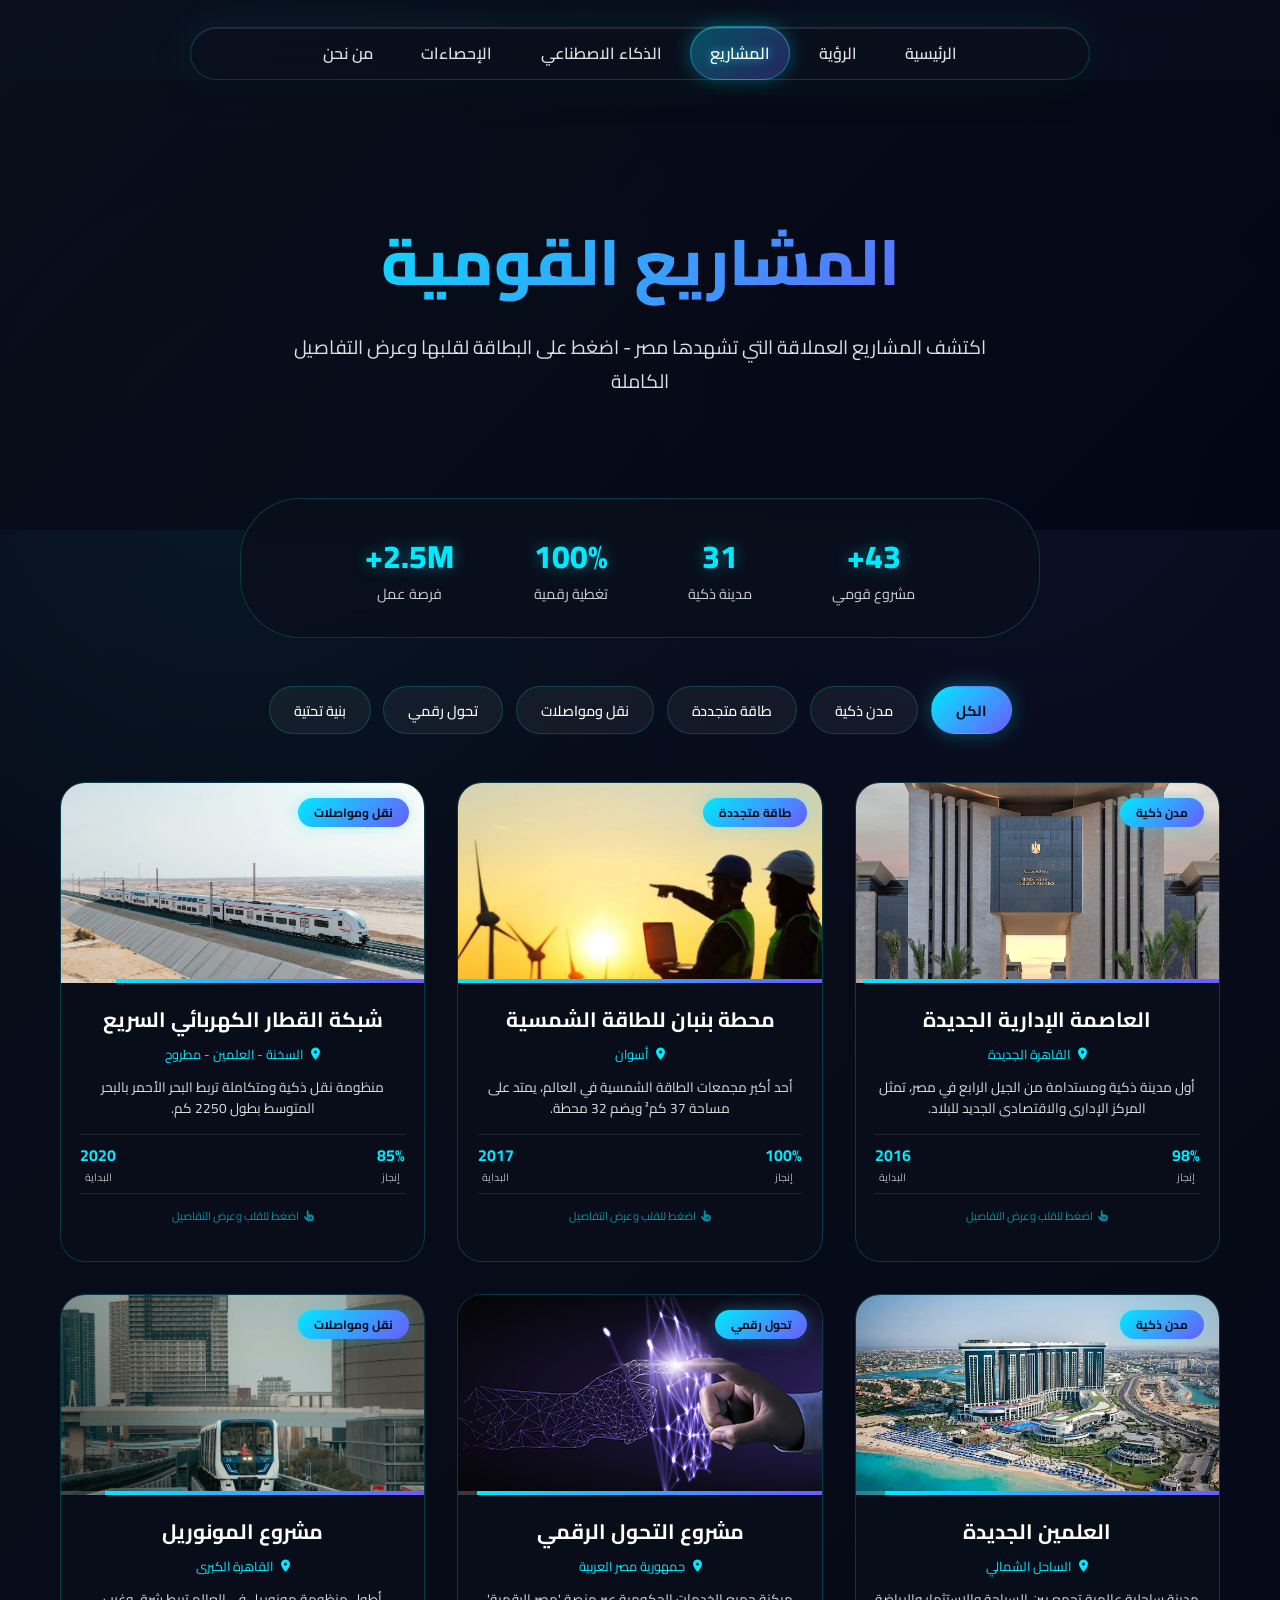
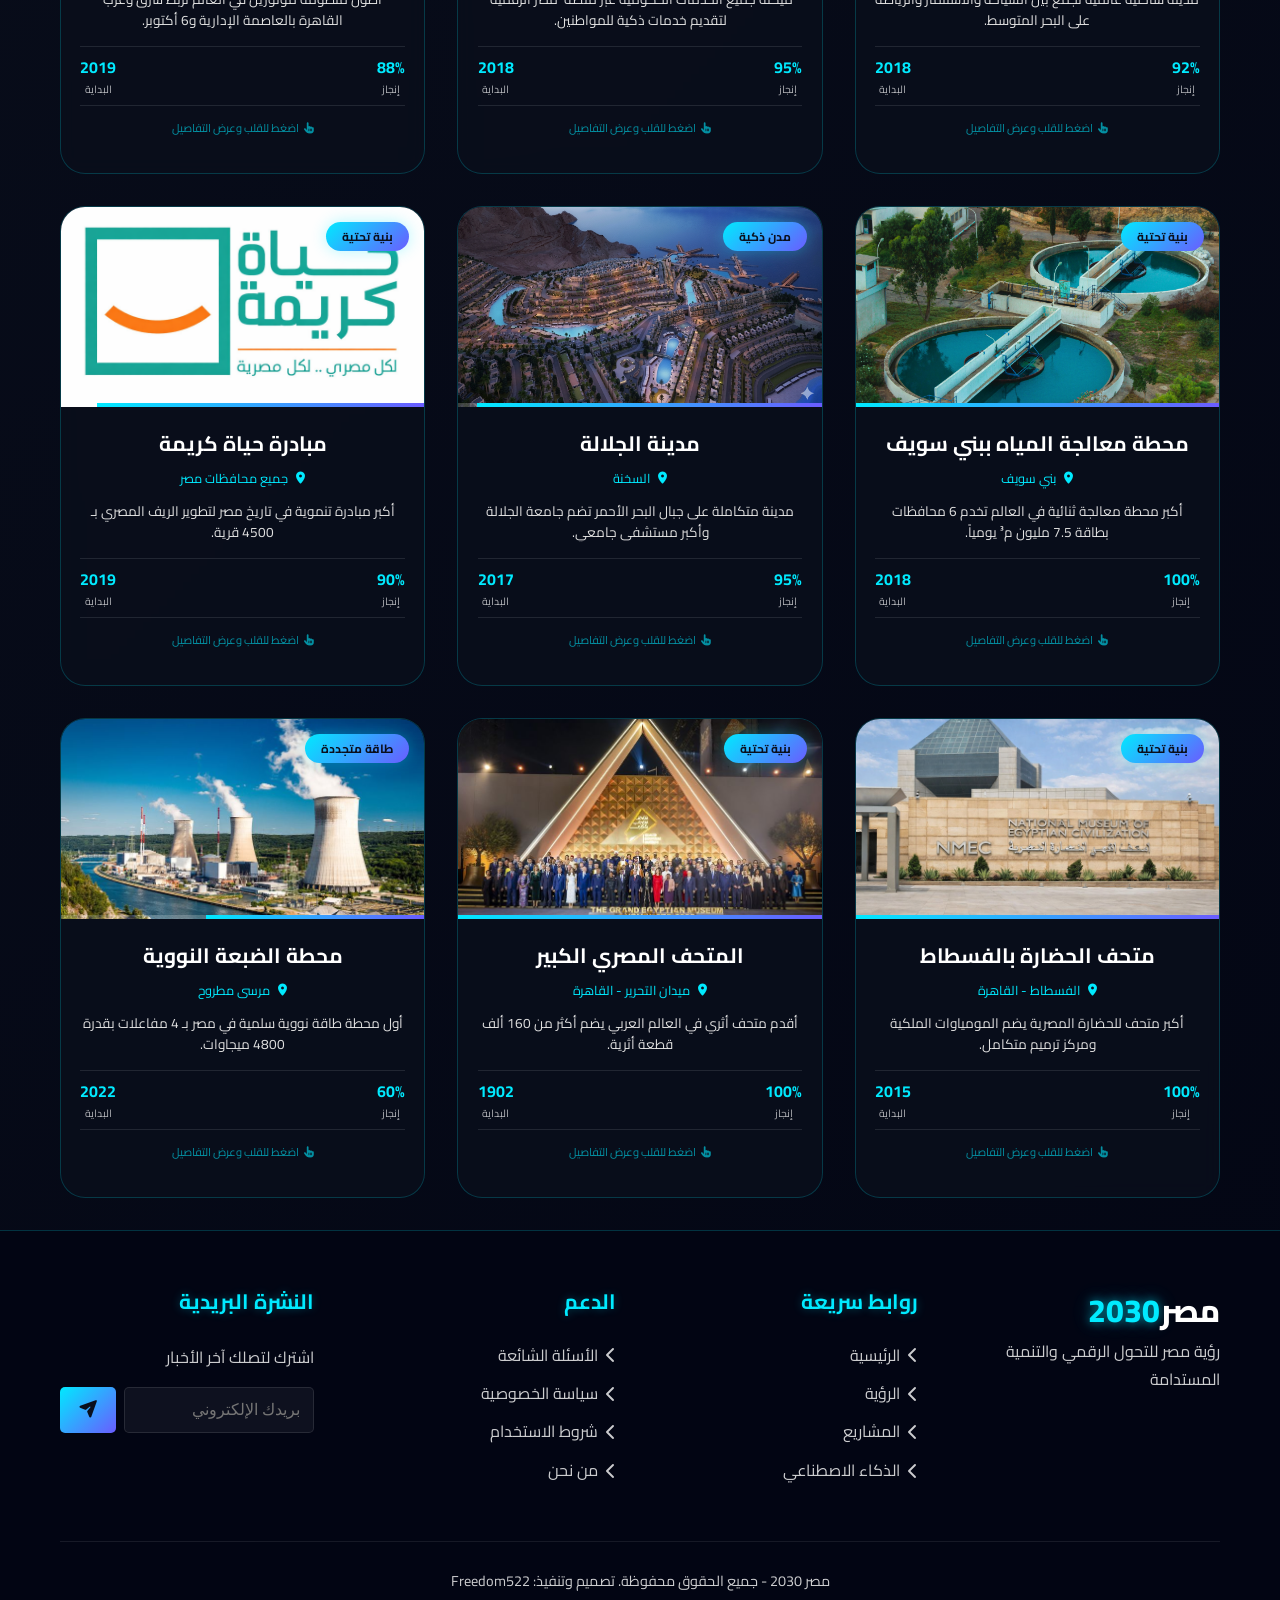
==== commit 4a595050: "Egypt-2030-v4 Add new section-some icons" ====
--- a/projects.html
+++ b/projects.html
@@ -4,6 +4,7 @@
     <meta charset="UTF-8">
     <meta name="viewport" content="width=device-width, initial-scale=1.0">
     <title>المشاريع القومية - مصر 2030 | بطاقات متقلبة</title>
+    <link rel="icon" type="image/png" href="images/Icons/favicon.ico">
     
     <!-- CSS Local Files -->
     <link rel="stylesheet" href="css/fonts.css">
@@ -629,11 +630,6 @@
 
     <!-- Main Content -->
     <div class="container">
-        <!-- Back Button -->
-        <a href="index.html" class="back-button" data-aos="fade-right">
-            <i class="fas fa-arrow-right"></i>
-            العودة للرئيسية
-        </a>
         
         <!-- Projects Filter -->
         <div class="projects-filter" data-aos="fade-up">
@@ -704,9 +700,43 @@
     <script src="libs/gsap.min.js"></script>
     <script src="libs/ScrollTrigger.min.js"></script>
     <script src="libs/aos.js"></script>
-    <script src="js/main.js"></script>
     
     <script>
+        // ================
+        // Navigation functionality for projects page
+        // ================
+        document.addEventListener('DOMContentLoaded', () => {
+            // Navbar toggle
+            const menuToggle = document.getElementById('menu-toggle');
+            const navMenu = document.querySelector('.nav-menu');
+            
+            if (menuToggle) {
+                menuToggle.addEventListener('click', () => {
+                    menuToggle.classList.toggle('active');
+                    navMenu.classList.toggle('active');
+                });
+            }
+            
+            // Navbar scroll effect
+            const navbar = document.getElementById('navbar');
+            window.addEventListener('scroll', () => {
+                if (window.scrollY > 100) {
+                    navbar.classList.add('scrolled');
+                } else {
+                    navbar.classList.remove('scrolled');
+                }
+            });
+            
+            // Initialize AOS
+            if (typeof AOS !== 'undefined') {
+                AOS.init({
+                    duration: 800,
+                    once: true,
+                    offset: 100
+                });
+            }
+        });
+        
         // ================
         // Projects Database
         // ================
--- a/css/style.css
+++ b/css/style.css
@@ -580,31 +580,6 @@
     transform: translateX(-3px);
 }
 
-.btn-secondary {
-    padding: clamp(0.8rem, 2vw, 1.2rem) clamp(2rem, 4vw, 3rem);
-    font-size: clamp(1rem, 2vw, 1.2rem);
-    font-weight: 700;
-    border: 2px solid var(--primary-blue);
-    border-radius: 50px;
-    cursor: pointer;
-    transition: all 0.3s;
-    display: flex;
-    align-items: center;
-    gap: 0.8rem;
-    white-space: nowrap;
-    background: transparent;
-    color: #ffffff;
-    backdrop-filter: blur(5px);
-    text-transform: uppercase;
-    letter-spacing: 1px;
-}
-
-.btn-secondary:hover {
-    transform: translateY(-5px);
-    box-shadow: 0 0 30px rgba(0, 234, 255, 0.3);
-    border-color: var(--primary-purple);
-}
-
 .scroll-indicator {
     position: absolute;
     bottom: 30px;
@@ -644,15 +619,6 @@
     100% {
         opacity: 0;
         transform: rotate(-45deg) translate(10px, 10px);
-    }
-}
-
-@keyframes heroFloat {
-    0% {
-        transform: translateY(-15px);
-    }
-    100% {
-        transform: translateY(-25px);
     }
 }
 
@@ -1017,7 +983,7 @@
 }
 
 /* ================
-   Projects Carousel (New Design)
+   Projects Carousel
    ================ */
 .projects-carousel {
     display: flex;
@@ -1057,6 +1023,7 @@
         0 15px 40px rgba(0, 0, 0, 0.4),
         0 0 30px rgba(0, 234, 255, 0.1);
     transition: all 0.3s ease;
+    cursor: pointer;
 }
 
 .project-card-horizontal:hover {
@@ -1067,7 +1034,6 @@
     border-color: rgba(0, 234, 255, 0.5);
 }
 
-/* Progress Bar Vertical */
 .progress-bar-vertical {
     position: absolute;
     left: 1rem;
@@ -1094,7 +1060,6 @@
     50% { opacity: 1; box-shadow: 0 0 20px rgba(0, 234, 255, 0.8); }
 }
 
-/* Project Background Image */
 .project-bg {
     position: absolute;
     top: 0;
@@ -1115,7 +1080,6 @@
     transform: scale(1.1);
 }
 
-/* Project Overlay */
 .project-overlay {
     position: absolute;
     top: 0;
@@ -1136,7 +1100,6 @@
     padding: clamp(1rem, 3vw, 1.5rem);
 }
 
-/* Project Header - Text on top right */
 .project-header {
     text-align: right;
     max-width: 70%;
@@ -1157,7 +1120,6 @@
     text-shadow: 0 1px 5px rgba(0, 0, 0, 0.5);
 }
 
-/* Project Meta - Icon at bottom right */
 .project-meta {
     display: flex;
     justify-content: flex-end;
@@ -1180,7 +1142,6 @@
     color: var(--dark-bg);
 }
 
-/* Carousel Navigation */
 .carousel-nav {
     width: 50px;
     height: 50px;
@@ -1210,7 +1171,6 @@
     font-size: 1.2rem;
 }
 
-/* Carousel Dots */
 .carousel-dots {
     display: flex;
     justify-content: center;
@@ -1236,7 +1196,6 @@
     background: rgba(0, 234, 255, 0.7);
 }
 
-/* Projects CTA - View All Button */
 .projects-cta {
     display: flex;
     justify-content: center;
@@ -1282,7 +1241,6 @@
     transform: translateX(-5px);
 }
 
-/* Responsive */
 @media (max-width: 992px) {
     .project-slide {
         flex: 0 0 calc(50% - 0.75rem);
@@ -1345,142 +1303,79 @@
     text-shadow: 0 0 5px rgba(0, 0, 0, 0.5);
 }
 
-.ai-categories {
+.ai-highlights {
     display: grid;
-    grid-template-columns: repeat(auto-fit, minmax(min(300px, 100%), 1fr));
-    gap: clamp(1.5rem, 3vw, 2rem);
-    margin: clamp(1rem, 3vh, 2rem) 0;
-}
-
-.ai-category {
-    padding: clamp(1.5rem, 4vw, 2rem);
-    text-align: center;
-    transition: all 0.3s;
-    height: 100%;
-    background: rgba(10, 15, 28, 0.7);
+    grid-template-columns: repeat(2, 1fr);
+    gap: clamp(1rem, 2vw, 1.5rem);
+    margin: clamp(2rem, 5vh, 3rem) 0;
+}
+
+@media (max-width: 768px) {
+    .ai-highlights {
+        grid-template-columns: 1fr;
+    }
+}
+
+.ai-highlight-card {
+    display: flex;
+    align-items: flex-start;
+    gap: clamp(0.8rem, 2vw, 1rem);
+    padding: clamp(1rem, 3vw, 1.5rem);
+    background: rgba(10, 15, 28, 0.5);
+    backdrop-filter: blur(10px);
     border: 1px solid rgba(0, 234, 255, 0.2);
-}
-
-.category-icon {
-    width: clamp(70px, 14vw, 80px);
-    height: clamp(70px, 14vw, 80px);
-    margin: 0 auto clamp(1rem, 3vh, 1.5rem);
-    background: linear-gradient(135deg, var(--primary-blue), var(--primary-purple));
-    border-radius: 50%;
+    border-radius: 15px;
+    transition: all 0.3s ease;
+    text-align: right;
+    box-shadow: 
+        0 10px 30px rgba(0, 0, 0, 0.3),
+        inset 0 1px 0 rgba(255, 255, 255, 0.05);
+}
+
+.ai-highlight-card:hover {
+    transform: translateY(-5px);
+    border-color: rgba(0, 234, 255, 0.4);
+    box-shadow: 
+        0 15px 40px rgba(0, 234, 255, 0.1),
+        0 0 30px rgba(0, 234, 255, 0.15);
+}
+
+.ai-highlight-card .highlight-icon {
+    min-width: clamp(50px, 10vw, 60px);
+    height: clamp(50px, 10vw, 60px);
+    background: rgba(0, 234, 255, 0.1);
+    border: 2px solid rgba(0, 234, 255, 0.3);
+    border-radius: 12px;
     display: flex;
     align-items: center;
     justify-content: center;
-    box-shadow: 0 0 20px rgba(0, 234, 255, 0.3);
-}
-
-.category-icon i {
-    font-size: clamp(2rem, 5vw, 2.5rem);
-    color: var(--dark-bg);
-}
-
-.ai-category h4 {
+    flex-shrink: 0;
+    box-shadow: 
+        0 0 20px rgba(0, 234, 255, 0.2),
+        inset 0 1px 0 rgba(255, 255, 255, 0.1);
+}
+
+.ai-highlight-card .highlight-icon i {
     font-size: clamp(1.5rem, 4vw, 1.8rem);
-    color: var(--primary-purple);
-    margin-bottom: 1rem;
-    text-shadow: 0 0 10px rgba(106, 92, 255, 0.3);
-}
-
-.ai-category p {
-    color: #ffffff;
-    margin: 1.5rem 0;
-    line-height: 1.6;
-    font-size: clamp(0.9rem, 2vw, 1rem);
+    color: var(--primary-blue);
+    filter: drop-shadow(0 0 5px rgba(0, 234, 255, 0.8));
+}
+
+.ai-highlight-card .card-content h4 {
+    font-size: clamp(1rem, 2.5vw, 1.2rem);
+    color: #fff;
+    margin-bottom: 0.5rem;
+    font-weight: 700;
+    text-shadow: 0 0 10px rgba(0, 234, 255, 0.3);
+}
+
+.ai-highlight-card .card-content p {
+    color: #e0e0e0;
+    line-height: 1.5;
+    font-size: clamp(0.8rem, 1.8vw, 0.95rem);
     opacity: 0.9;
-    text-shadow: 0 0 5px rgba(0, 0, 0, 0.5);
-}
-
-.ai-progress {
-    display: flex;
-    align-items: center;
-    gap: 1rem;
-    margin: 1.5rem 0;
-}
-
-.ai-progress .progress-bar {
-    flex: 1;
-    height: clamp(6px, 1vh, 8px);
-    background: rgba(255, 255, 255, 0.1);
-    border-radius: 4px;
-    overflow: hidden;
-}
-
-.ai-progress .progress-fill {
-    height: 100%;
-    background: linear-gradient(90deg, var(--primary-blue), var(--primary-purple));
-    border-radius: 4px;
-    width: 0;
-    transition: width 1.5s;
-}
-
-.ai-progress .progress-value {
-    color: var(--primary-blue);
-    font-weight: 600;
-    min-width: 45px;
-    font-size: clamp(0.9rem, 2vw, 1rem);
-    text-shadow: 0 0 5px rgba(0, 234, 255, 0.3);
-}
-
-.ai-features {
-    list-style: none;
-    text-align: right;
-    margin-top: 1.5rem;
-    padding-top: 1.5rem;
-    border-top: 1px solid rgba(255, 255, 255, 0.1);
-}
-
-.ai-features li {
-    margin: 0.8rem 0;
-    display: flex;
-    align-items: center;
-    gap: 0.5rem;
-    color: #ffffff;
-    font-size: clamp(0.9rem, 2vw, 1rem);
-    opacity: 0.9;
-}
-
-.ai-features li i {
-    color: var(--primary-blue);
-    font-size: clamp(0.9rem, 2vw, 1rem);
-    filter: drop-shadow(0 0 5px rgba(0, 234, 255, 0.3));
-}
-
-.ai-stats-grid {
-    display: grid;
-    grid-template-columns: repeat(auto-fit, minmax(min(150px, 100%), 1fr));
-    gap: clamp(1rem, 2vw, 1.5rem);
-    margin-top: clamp(1rem, 3vh, 2rem);
-}
-
-.ai-stat-item {
-    padding: clamp(1rem, 3vw, 1.5rem);
-    text-align: center;
-    background: rgba(10, 15, 28, 0.7);
-    border: 1px solid rgba(0, 234, 255, 0.2);
-}
-
-.ai-stat-number {
-    font-size: clamp(2rem, 5vw, 3rem);
-    font-weight: 800;
-    color: var(--primary-blue);
-    line-height: 1.2;
-    text-shadow: var(--neon-shadow);
-}
-
-.ai-stat-label {
-    color: #ffffff;
-    font-size: clamp(0.9rem, 2vw, 1rem);
-    opacity: 0.9;
-    font-weight: 500;
-}
-
-/* ================
-   Additional AI Features Section
-   ================ */
+}
+
 .ai-features-section {
     padding: 3rem 0 5rem;
     position: relative;
@@ -1715,6 +1610,35 @@
     100% { transform: scale(1); opacity: 0.5; box-shadow: 0 0 10px #00eaff; }
 }
 
+.ai-stats-grid {
+    display: grid;
+    grid-template-columns: repeat(auto-fit, minmax(min(150px, 100%), 1fr));
+    gap: clamp(1rem, 2vw, 1.5rem);
+    margin-top: clamp(1rem, 3vh, 2rem);
+}
+
+.ai-stat-item {
+    padding: clamp(1rem, 3vw, 1.5rem);
+    text-align: center;
+    background: rgba(10, 15, 28, 0.7);
+    border: 1px solid rgba(0, 234, 255, 0.2);
+}
+
+.ai-stat-number {
+    font-size: clamp(2rem, 5vw, 3rem);
+    font-weight: 800;
+    color: var(--primary-blue);
+    line-height: 1.2;
+    text-shadow: var(--neon-shadow);
+}
+
+.ai-stat-label {
+    color: #ffffff;
+    font-size: clamp(0.9rem, 2vw, 1rem);
+    opacity: 0.9;
+    font-weight: 500;
+}
+
 /* ================
    Statistics Section
    ================ */
@@ -1888,7 +1812,918 @@
 }
 
 /* ================
-   About Us Section (Developers)
+   Before and After Section
+   ================ */
+.before-after {
+    padding: var(--section-padding) 0;
+    background: linear-gradient(180deg, transparent, rgba(0, 234, 255, 0.03));
+    position: relative;
+}
+
+.before-after .section-subtitle {
+    text-align: center;
+    color: var(--text-secondary);
+    margin-bottom: clamp(2rem, 5vh, 3rem);
+}
+
+.ba-grid {
+    display: grid;
+    grid-template-columns: repeat(auto-fit, minmax(320px, 1fr));
+    gap: clamp(1.5rem, 3vw, 2rem);
+    margin-top: clamp(2rem, 5vh, 3rem);
+}
+
+.ba-card {
+    background: rgba(10, 15, 28, 0.7);
+    backdrop-filter: blur(10px);
+    border: 2px solid rgba(0, 234, 255, 0.25);
+    border-radius: 20px;
+    overflow: hidden;
+    transition: all 0.3s ease;
+    position: relative;
+    box-shadow: 
+        0 15px 40px rgba(0, 0, 0, 0.4),
+        0 0 30px rgba(0, 234, 255, 0.1);
+}
+
+.ba-card:hover {
+    transform: translateY(-5px);
+    border-color: rgba(0, 234, 255, 0.5);
+    box-shadow: 
+        0 20px 50px rgba(0, 0, 0, 0.5),
+        0 0 40px rgba(0, 234, 255, 0.2);
+}
+
+.ba-card::before {
+    content: '';
+    position: absolute;
+    left: 1rem;
+    top: 50%;
+    transform: translateY(-50%);
+    width: 4px;
+    height: 60%;
+    background: rgba(255, 255, 255, 0.1);
+    border-radius: 2px;
+    z-index: 10;
+}
+
+.ba-card::after {
+    content: '';
+    position: absolute;
+    left: 1rem;
+    top: 50%;
+    transform: translateY(-50%);
+    width: 4px;
+    height: 40%;
+    background: linear-gradient(180deg, var(--primary-blue), var(--primary-purple));
+    border-radius: 2px;
+    z-index: 10;
+    animation: baProgressPulse 2s ease-in-out infinite;
+}
+
+@keyframes baProgressPulse {
+    0%, 100% { opacity: 0.8; box-shadow: 0 0 10px rgba(0, 234, 255, 0.5); }
+    50% { opacity: 1; box-shadow: 0 0 20px rgba(0, 234, 255, 0.8); }
+}
+
+.ba-slider-container {
+    position: relative;
+    width: 100%;
+    height: clamp(180px, 30vh, 220px);
+    overflow: hidden;
+}
+
+.ba-slider {
+    position: relative;
+    width: 100%;
+    height: 100%;
+    overflow: hidden;
+    cursor: ew-resize;
+}
+
+.ba-img {
+    position: absolute;
+    top: 0;
+    left: 0;
+    width: 100%;
+    height: 100%;
+    overflow: hidden;
+}
+
+.ba-img img {
+    width: 100%;
+    height: 100%;
+    object-fit: cover;
+    display: block;
+}
+
+.ba-before {
+    z-index: 1;
+}
+
+.ba-after {
+    z-index: 2;
+    width: 50%;
+    border-right: 3px solid var(--primary-blue);
+}
+
+.ba-label {
+    position: absolute;
+    bottom: 15px;
+    padding: 0.4rem 1rem;
+    background: linear-gradient(135deg, var(--primary-blue), var(--primary-purple));
+    color: var(--dark-bg);
+    font-weight: 700;
+    font-size: 0.75rem;
+    border-radius: 50px;
+    z-index: 10;
+    box-shadow: 0 0 15px rgba(0, 234, 255, 0.3);
+}
+
+.before-label {
+    left: 15px;
+}
+
+.after-label {
+    right: 15px;
+}
+
+.ba-handle {
+    position: absolute;
+    top: 0;
+    left: 50%;
+    width: 4px;
+    height: 100%;
+    background: linear-gradient(180deg, var(--primary-blue), var(--primary-purple));
+    z-index: 3;
+    transform: translateX(-50%);
+    pointer-events: none;
+    box-shadow: 0 0 15px rgba(0, 234, 255, 0.5);
+}
+
+.ba-handle-icon {
+    position: absolute;
+    top: 50%;
+    left: 50%;
+    transform: translate(-50%, -50%) scale(1);
+    width: 40px;
+    height: 40px;
+    background: linear-gradient(135deg, var(--primary-blue), var(--primary-purple));
+    border-radius: 50%;
+    display: flex;
+    align-items: center;
+    justify-content: center;
+    color: var(--dark-bg);
+    box-shadow: 0 0 25px rgba(0, 234, 255, 0.6);
+    border: 2px solid white;
+    pointer-events: all;
+    cursor: ew-resize;
+    transition: transform 0.3s ease;
+}
+
+.ba-handle-icon:hover {
+    transform: translate(-50%, -50%) scale(1.1);
+}
+
+.ba-handle-icon::before {
+    content: '\f337';
+    font-family: 'Font Awesome 6 Free';
+    font-weight: 900;
+    font-size: 1rem;
+}
+
+.ba-title {
+    text-align: center;
+    padding: 1rem;
+    background: rgba(0, 0, 0, 0.4);
+    border-top: 1px solid rgba(0, 234, 255, 0.2);
+}
+
+.ba-title h3 {
+    font-size: clamp(1rem, 2.5vw, 1.2rem);
+    color: #fff;
+    font-weight: 600;
+    margin: 0;
+    text-shadow: 0 2px 10px rgba(0, 0, 0, 0.5);
+}
+
+@media (max-width: 768px) {
+    .ba-grid {
+        grid-template-columns: 1fr;
+    }
+    
+    .ba-slider-container {
+        height: 200px;
+    }
+}
+
+/* ================================================
+   STACKED CARDS TIMELINE - تصميم مكدس عصري
+   ================================================ */
+
+#story-timeline {
+    display: block;
+    visibility: visible;
+    opacity: 1;
+}
+
+.story-timeline-section {
+    padding: 120px 0 100px;
+    position: relative;
+    overflow: hidden;
+    background: linear-gradient(180deg, 
+        rgba(10, 15, 28, 0.95) 0%, 
+        rgba(3, 6, 20, 1) 50%,
+        rgba(10, 15, 28, 0.98) 100%
+    );
+}
+
+.story-timeline-section::before {
+    content: '';
+    position: absolute;
+    inset: 0;
+    background-image:
+        radial-gradient(ellipse 80% 50% at 50% 0%, rgba(0, 234, 255, 0.06) 0%, transparent 55%),
+        radial-gradient(ellipse 60% 40% at 80% 60%, rgba(106, 92, 255, 0.05) 0%, transparent 50%),
+        linear-gradient(rgba(255, 255, 255, 0.02) 1px, transparent 1px),
+        linear-gradient(90deg, rgba(255, 255, 255, 0.02) 1px, transparent 1px);
+    background-size: 100% 100%, 100% 100%, min(48px, 4vw) min(48px, 4vw), min(48px, 4vw) min(48px, 4vw);
+    pointer-events: none;
+    z-index: 0;
+}
+
+.story-timeline-section .container {
+    position: relative;
+    z-index: 1;
+}
+
+.timeline-range-hint {
+    display: flex;
+    align-items: center;
+    justify-content: center;
+    flex-wrap: wrap;
+    gap: 0.65rem 1rem;
+    text-align: center;
+    font-size: clamp(0.8rem, 1.8vw, 0.95rem);
+    color: rgba(255, 255, 255, 0.55);
+    margin: -1.5rem auto clamp(2rem, 4vw, 3rem);
+    letter-spacing: 0.02em;
+}
+
+.timeline-range-years {
+    font-variant-numeric: tabular-nums;
+    font-weight: 700;
+    color: var(--primary-blue);
+    text-shadow: 0 0 20px rgba(0, 234, 255, 0.25);
+}
+
+.timeline-range-dot {
+    width: 4px;
+    height: 4px;
+    border-radius: 50%;
+    background: rgba(106, 92, 255, 0.8);
+    opacity: 0.9;
+}
+
+.timeline-focus-readout {
+    flex-basis: 100%;
+    width: 100%;
+    text-align: center;
+    font-size: 0.78rem;
+    color: rgba(255, 255, 255, 0.48);
+    font-variant-numeric: tabular-nums;
+    margin-top: 0.15rem;
+}
+
+.timeline-focus-readout:empty {
+    display: none;
+    margin: 0;
+}
+
+@media (max-width: 768px) {
+    .story-timeline-section {
+        padding: 80px 0 60px;
+    }
+}
+
+/* Stacked Cards Timeline Wrapper */
+.stacked-timeline-wrapper {
+    position: relative;
+    max-width: 1200px;
+    margin: 0 auto;
+    padding: 40px 20px 88px;
+    display: flex;
+    flex-direction: column;
+    gap: clamp(22px, 4vw, 34px);
+    min-height: 320px;
+}
+
+.stacked-timeline-wrapper.timeline-focus-mode .stacked-card:not(.active) {
+    opacity: 0.78;
+    transform: translateY(0) scale(0.985);
+    filter: saturate(0.92);
+}
+
+.stacked-timeline-wrapper.timeline-focus-mode .stacked-card:not(.active) .stacked-card-content {
+    border-color: rgba(255, 255, 255, 0.12);
+}
+
+.stacked-timeline-wrapper.timeline-focus-mode .stacked-card:not(.active).visible {
+    transform: translateY(0) scale(0.985);
+}
+
+.stacked-timeline-wrapper.timeline-focus-mode .stacked-card.active {
+    opacity: 1;
+    filter: none;
+    z-index: 3;
+}
+
+.stacked-timeline-wrapper.timeline-focus-mode .stacked-card.active .stacked-card-content {
+    transform: translateY(0);
+}
+
+/* Central Timeline Line */
+.timeline-center-line {
+    position: absolute;
+    top: 0;
+    left: 50%;
+    transform: translateX(-50%);
+    width: 4px;
+    height: 100%;
+    background: linear-gradient(180deg, 
+        rgba(0, 234, 255, 0.22) 0%,
+        rgba(0, 234, 255, 0.45) 35%,
+        rgba(106, 92, 255, 0.45) 65%,
+        rgba(255, 215, 0, 0.2) 100%
+    );
+    z-index: 1;
+    border-radius: 2px;
+    opacity: 0.95;
+}
+
+.timeline-center-line::before,
+.timeline-center-line::after {
+    content: '';
+    position: absolute;
+    left: 50%;
+    transform: translateX(-50%);
+    width: 12px;
+    height: 12px;
+    border-radius: 50%;
+    background: var(--dark-bg);
+    border: 2px solid rgba(0, 234, 255, 0.65);
+    box-shadow: 0 0 16px rgba(0, 234, 255, 0.45);
+}
+
+.timeline-center-line::before {
+    top: 0;
+}
+
+.timeline-center-line::after {
+    bottom: 0;
+    border-color: rgba(255, 215, 0, 0.55);
+    box-shadow: 0 0 14px rgba(255, 215, 0, 0.35);
+}
+
+/* Progress Fill */
+.timeline-progress-fill {
+    position: absolute;
+    top: 0;
+    left: 0;
+    width: 100%;
+    height: 0%;
+    background: linear-gradient(180deg, 
+        #00eaff 0%, 
+        #6a5cff 52%,
+        #e8c440 100%
+    );
+    border-radius: 2px;
+    transition: height 1.15s cubic-bezier(0.23, 1, 0.32, 1);
+    box-shadow:
+        0 0 24px rgba(0, 234, 255, 0.45),
+        0 0 40px rgba(106, 92, 255, 0.2);
+    z-index: 2;
+}
+
+@media (prefers-reduced-motion: reduce) {
+    .timeline-progress-fill {
+        transition-duration: 0.35s;
+    }
+}
+
+/* Stacked Card Container */
+.stacked-card {
+    position: relative;
+    width: calc(50% - 40px);
+    margin: 12px 0;
+    opacity: 0;
+    transform: translateY(40px);
+    transition:
+        opacity 0.75s cubic-bezier(0.16, 1, 0.3, 1),
+        transform 0.75s cubic-bezier(0.16, 1, 0.3, 1),
+        filter 0.45s ease;
+}
+
+.stacked-card.visible {
+    opacity: 1;
+    transform: translateY(0);
+}
+
+@media (prefers-reduced-motion: reduce) {
+    .stacked-card {
+        transform: translateY(12px);
+        transition-duration: 0.35s;
+    }
+}
+
+/* Alternating sides */
+.stacked-card.left {
+    align-self: flex-start;
+    margin-right: auto;
+}
+
+.stacked-card.right {
+    align-self: flex-end;
+    margin-left: auto;
+}
+
+/* Center Dot Connector */
+.card-connector {
+    position: absolute;
+    top: 50%;
+    transform: translateY(-50%);
+    width: 40px;
+    height: 40px;
+    background: linear-gradient(135deg, var(--primary-blue), var(--primary-purple));
+    border-radius: 50%;
+    display: flex;
+    align-items: center;
+    justify-content: center;
+    z-index: 10;
+    box-shadow: 0 0 30px rgba(0, 234, 255, 0.6);
+    transition: all 0.3s ease;
+}
+
+.stacked-card.left .card-connector {
+    right: -60px;
+}
+
+.stacked-card.right .card-connector {
+    left: -60px;
+}
+
+.card-connector i {
+    font-size: 1.2rem;
+    color: var(--dark-bg);
+}
+
+/* Active connector */
+.stacked-card.active .card-connector {
+    transform: translateY(-50%) scale(1.12);
+    box-shadow: 0 0 32px rgba(0, 234, 255, 0.65);
+}
+
+@media (prefers-reduced-motion: no-preference) {
+    .stacked-card.active .card-connector {
+        animation: connectorPulse 2.2s ease-in-out infinite;
+    }
+}
+
+@keyframes connectorPulse {
+    0%, 100% { transform: translateY(-50%) scale(1.12); }
+    50% { transform: translateY(-50%) scale(1.22); }
+}
+
+/* Connector Line */
+.connector-line {
+    position: absolute;
+    top: 50%;
+    transform: translateY(-50%);
+    width: 30px;
+    height: 3px;
+    background: linear-gradient(90deg, 
+        rgba(0, 234, 255, 0.8), 
+        rgba(106, 92, 255, 0.8)
+    );
+    z-index: 5;
+}
+
+.stacked-card.left .connector-line {
+    right: -30px;
+}
+
+.stacked-card.right .connector-line {
+    left: -30px;
+}
+
+/* Stacked Card Content */
+.stacked-card-content {
+    background: linear-gradient(135deg, 
+        rgba(255, 255, 255, 0.12) 0%, 
+        rgba(255, 255, 255, 0.05) 100%
+    );
+    backdrop-filter: blur(20px);
+    -webkit-backdrop-filter: blur(20px);
+    border: 1px solid rgba(0, 234, 255, 0.25);
+    border-radius: 28px;
+    padding: 28px 32px;
+    position: relative;
+    overflow: hidden;
+    transition: all 0.5s cubic-bezier(0.16, 1, 0.3, 1);
+    box-shadow: 
+        0 15px 40px rgba(0, 0, 0, 0.4),
+        0 0 0 1px rgba(0, 234, 255, 0.1) inset;
+    cursor: pointer;
+}
+
+.stacked-card-content:hover {
+    transform: translateY(-8px) scale(1.02);
+    border-color: rgba(0, 234, 255, 0.5);
+    box-shadow: 
+        0 25px 50px rgba(0, 0, 0, 0.5),
+        0 0 40px rgba(0, 234, 255, 0.2),
+        0 0 0 1px rgba(0, 234, 255, 0.2) inset;
+}
+
+/* Active card glow */
+.stacked-card.active .stacked-card-content {
+    border-color: rgba(0, 234, 255, 0.6);
+    box-shadow: 
+        0 20px 45px rgba(0, 0, 0, 0.5),
+        0 0 50px rgba(0, 234, 255, 0.25),
+        0 0 0 2px rgba(0, 234, 255, 0.3) inset;
+}
+
+/* Future card style */
+.stacked-card.future .stacked-card-content {
+    opacity: 0.82;
+    border-color: rgba(255, 255, 255, 0.14);
+    border-style: dashed;
+    border-width: 1px;
+}
+
+.stacked-card.future.active .stacked-card-content {
+    opacity: 1;
+    border-style: solid;
+}
+
+.stacked-card.future .stacked-card-content:hover {
+    opacity: 0.94;
+}
+
+/* Goal card (2030) special style */
+.stacked-card.goal .stacked-card-content {
+    background: linear-gradient(135deg, 
+        rgba(255, 215, 0, 0.15) 0%, 
+        rgba(255, 170, 0, 0.05) 100%
+    );
+    border-color: rgba(255, 215, 0, 0.4);
+}
+
+.stacked-card.goal .stacked-card-content::before {
+    content: '';
+    position: absolute;
+    top: 0;
+    left: 0;
+    right: 0;
+    height: 3px;
+    background: linear-gradient(90deg, #ffd700, #ffaa00);
+    animation: shimmerLine 2s linear infinite;
+}
+
+.stacked-card.goal.active .stacked-card-content {
+    border-color: rgba(255, 215, 0, 0.7);
+    box-shadow: 0 0 60px rgba(255, 215, 0, 0.3);
+}
+
+/* Card Header */
+.card-header {
+    display: flex;
+    align-items: center;
+    gap: 18px;
+    margin-bottom: 20px;
+    flex-wrap: wrap;
+}
+
+.card-year-badge {
+    background: linear-gradient(135deg, var(--primary-blue), var(--primary-purple));
+    padding: 8px 20px;
+    border-radius: 40px;
+    font-size: 1.3rem;
+    font-weight: 800;
+    color: var(--dark-bg);
+    box-shadow: 0 0 20px rgba(0, 234, 255, 0.4);
+    position: relative;
+    overflow: hidden;
+}
+
+.card-year-badge::before {
+    content: '';
+    position: absolute;
+    top: 0;
+    left: -100%;
+    width: 100%;
+    height: 100%;
+    background: linear-gradient(90deg, transparent, rgba(255, 255, 255, 0.3), transparent);
+    animation: shine 3s infinite;
+}
+
+@keyframes shine {
+    100% { left: 100%; }
+}
+
+@keyframes shimmerLine {
+    0% { opacity: 0.75; filter: brightness(1); }
+    50% { opacity: 1; filter: brightness(1.15); }
+    100% { opacity: 0.75; filter: brightness(1); }
+}
+
+.stacked-card.goal .card-year-badge {
+    background: linear-gradient(135deg, #ffd700, #ffaa00);
+    box-shadow: 0 0 30px rgba(255, 215, 0, 0.5);
+}
+
+.card-icon {
+    width: 60px;
+    height: 60px;
+    background: rgba(0, 234, 255, 0.15);
+    border-radius: 18px;
+    display: flex;
+    align-items: center;
+    justify-content: center;
+    font-size: 1.8rem;
+    color: var(--primary-blue);
+    border: 1px solid rgba(0, 234, 255, 0.3);
+    transition: all 0.3s ease;
+}
+
+.stacked-card-content:hover .card-icon {
+    transform: scale(1.1) rotate(5deg);
+    background: rgba(0, 234, 255, 0.25);
+    box-shadow: 0 0 30px rgba(0, 234, 255, 0.3);
+}
+
+.card-title {
+    font-size: clamp(1.25rem, 2.8vw, 1.65rem);
+    font-weight: 700;
+    color: #fff;
+    margin: 0 0 0.15rem;
+    letter-spacing: -0.02em;
+    line-height: 1.25;
+}
+
+/* Card Story */
+.card-story {
+    font-size: 1rem;
+    line-height: 1.8;
+    color: rgba(255, 255, 255, 0.85);
+    margin-bottom: 20px;
+    position: relative;
+    padding-right: 20px;
+}
+
+.card-story::before {
+    content: '"';
+    font-size: 2.5rem;
+    color: rgba(0, 234, 255, 0.3);
+    position: absolute;
+    top: -10px;
+    right: -5px;
+    font-family: Georgia, serif;
+}
+
+/* Stats Grid */
+.card-stats {
+    display: grid;
+    grid-template-columns: repeat(3, 1fr);
+    gap: 12px;
+    margin: 20px 0;
+}
+
+#story-timeline .card-stats .stat-box {
+    background: rgba(255, 255, 255, 0.05);
+    border-radius: 16px;
+    padding: 12px 8px;
+    text-align: center;
+    border: 1px solid rgba(255, 255, 255, 0.08);
+    transition: all 0.3s ease;
+}
+
+#story-timeline .card-stats .stat-box:hover {
+    background: rgba(0, 234, 255, 0.1);
+    border-color: rgba(0, 234, 255, 0.3);
+    transform: translateY(-3px);
+}
+
+#story-timeline .card-stats .stat-number {
+    font-size: 1.45rem;
+    font-weight: 800;
+    color: var(--primary-blue);
+    text-shadow: 0 0 15px rgba(0, 234, 255, 0.35);
+    display: block;
+    line-height: 1.2;
+    font-variant-numeric: tabular-nums;
+}
+
+#story-timeline .card-stats .stat-label {
+    font-size: 0.68rem;
+    color: rgba(255, 255, 255, 0.62);
+    text-transform: none;
+    letter-spacing: 0.04em;
+    margin-top: 6px;
+    display: block;
+    font-weight: 600;
+}
+
+/* Highlight Box */
+.card-highlight {
+    display: flex;
+    justify-content: space-between;
+    align-items: center;
+    padding: 12px 18px;
+    background: rgba(0, 234, 255, 0.08);
+    border-radius: 16px;
+    margin-top: 15px;
+    border: 1px solid rgba(0, 234, 255, 0.2);
+}
+
+.highlight-label {
+    font-size: 0.75rem;
+    color: rgba(255, 255, 255, 0.5);
+    text-transform: uppercase;
+    letter-spacing: 2px;
+}
+
+.highlight-value {
+    font-size: 0.9rem;
+    font-weight: 600;
+    color: var(--primary-blue);
+}
+
+/* Stack Indicator */
+.stack-indicator {
+    position: absolute;
+    bottom: 24px;
+    left: 50%;
+    transform: translateX(-50%);
+    display: flex;
+    align-items: center;
+    gap: 10px;
+    z-index: 15;
+    padding: 10px 16px;
+    border-radius: 999px;
+    background: rgba(10, 15, 28, 0.72);
+    border: 1px solid rgba(0, 234, 255, 0.18);
+    box-shadow: 0 8px 32px rgba(0, 0, 0, 0.35);
+    backdrop-filter: blur(12px);
+    -webkit-backdrop-filter: blur(12px);
+}
+
+.stack-dot {
+    width: 8px;
+    height: 8px;
+    border-radius: 50%;
+    background: rgba(255, 255, 255, 0.3);
+    transition: all 0.3s ease;
+    cursor: pointer;
+    border: none;
+    padding: 0;
+    font-size: 0;
+    appearance: none;
+    -webkit-appearance: none;
+    color: inherit;
+}
+
+.stack-dot:focus-visible {
+    outline: 2px solid var(--primary-blue);
+    outline-offset: 4px;
+}
+
+.stack-dot.active {
+    background: var(--primary-blue);
+    width: 24px;
+    border-radius: 4px;
+    box-shadow: 0 0 15px rgba(0, 234, 255, 0.5);
+}
+
+/* Responsive Design */
+@media (max-width: 1024px) {
+    .stacked-card {
+        width: calc(50% - 30px);
+    }
+    
+    .stacked-card.left .card-connector {
+        right: -45px;
+    }
+    
+    .stacked-card.right .card-connector {
+        left: -45px;
+    }
+    
+    .connector-line {
+        width: 20px;
+    }
+    
+    .stacked-card.left .connector-line {
+        right: -20px;
+    }
+    
+    .stacked-card.right .connector-line {
+        left: -20px;
+    }
+}
+
+@media (max-width: 540px) {
+    .stack-indicator {
+        gap: 6px;
+        padding: 8px 12px;
+        max-width: calc(100% - 16px);
+        flex-wrap: wrap;
+        justify-content: center;
+    }
+
+    .stack-dot.active {
+        width: 20px;
+    }
+}
+
+@media (max-width: 768px) {
+    .timeline-center-line {
+        left: 30px;
+        transform: none;
+    }
+    
+    .stacked-card {
+        width: calc(100% - 70px);
+        margin-left: 60px !important;
+        align-self: flex-start !important;
+    }
+    
+    .stacked-card.left,
+    .stacked-card.right {
+        margin-left: 60px;
+        margin-right: 0;
+    }
+    
+    .stacked-card.left .card-connector,
+    .stacked-card.right .card-connector {
+        left: -45px;
+        right: auto;
+    }
+    
+    .stacked-card.left .connector-line,
+    .stacked-card.right .connector-line {
+        left: -25px;
+        right: auto;
+        width: 20px;
+    }
+    
+    .card-stats {
+        grid-template-columns: repeat(2, 1fr);
+    }
+}
+
+@media (max-width: 480px) {
+    .stacked-card {
+        width: calc(100% - 50px);
+        margin-left: 45px !important;
+    }
+    
+    .stacked-card-content {
+        padding: 20px;
+    }
+    
+    .card-header {
+        flex-direction: column;
+        align-items: flex-start;
+    }
+    
+    .card-title {
+        font-size: 1.3rem;
+    }
+    
+    .card-story {
+        font-size: 0.9rem;
+    }
+    
+    .card-stats {
+        grid-template-columns: 1fr;
+    }
+    
+    .card-year-badge {
+        font-size: 1.1rem;
+        padding: 5px 16px;
+    }
+    
+    .card-icon {
+        width: 50px;
+        height: 50px;
+        font-size: 1.5rem;
+    }
+}
+
+/* ================
+   About Us Section
    ================ */
 .about {
     padding: var(--section-padding) 0;
@@ -2056,80 +2891,6 @@
     backdrop-filter: blur(5px);
 }
 
-/* AI Highlights - Same style as Vision Highlights */
-.ai-highlights {
-    display: grid;
-    grid-template-columns: repeat(2, 1fr);
-    gap: clamp(1rem, 2vw, 1.5rem);
-    margin: clamp(2rem, 5vh, 3rem) 0;
-}
-
-@media (max-width: 768px) {
-    .ai-highlights {
-        grid-template-columns: 1fr;
-    }
-}
-
-.ai-highlight-card {
-    display: flex;
-    align-items: flex-start;
-    gap: clamp(0.8rem, 2vw, 1rem);
-    padding: clamp(1rem, 3vw, 1.5rem);
-    background: rgba(10, 15, 28, 0.5);
-    backdrop-filter: blur(10px);
-    border: 1px solid rgba(0, 234, 255, 0.2);
-    border-radius: 15px;
-    transition: all 0.3s ease;
-    text-align: right;
-    box-shadow: 
-        0 10px 30px rgba(0, 0, 0, 0.3),
-        inset 0 1px 0 rgba(255, 255, 255, 0.05);
-}
-
-.ai-highlight-card:hover {
-    transform: translateY(-5px);
-    border-color: rgba(0, 234, 255, 0.4);
-    box-shadow: 
-        0 15px 40px rgba(0, 234, 255, 0.1),
-        0 0 30px rgba(0, 234, 255, 0.15);
-}
-
-.ai-highlight-card .highlight-icon {
-    min-width: clamp(50px, 10vw, 60px);
-    height: clamp(50px, 10vw, 60px);
-    background: rgba(0, 234, 255, 0.1);
-    border: 2px solid rgba(0, 234, 255, 0.3);
-    border-radius: 12px;
-    display: flex;
-    align-items: center;
-    justify-content: center;
-    flex-shrink: 0;
-    box-shadow: 
-        0 0 20px rgba(0, 234, 255, 0.2),
-        inset 0 1px 0 rgba(255, 255, 255, 0.1);
-}
-
-.ai-highlight-card .highlight-icon i {
-    font-size: clamp(1.5rem, 4vw, 1.8rem);
-    color: var(--primary-blue);
-    filter: drop-shadow(0 0 5px rgba(0, 234, 255, 0.8));
-}
-
-.ai-highlight-card .card-content h4 {
-    font-size: clamp(1rem, 2.5vw, 1.2rem);
-    color: #fff;
-    margin-bottom: 0.5rem;
-    font-weight: 700;
-    text-shadow: 0 0 10px rgba(0, 234, 255, 0.3);
-}
-
-.ai-highlight-card .card-content p {
-    color: #e0e0e0;
-    line-height: 1.5;
-    font-size: clamp(0.8rem, 1.8vw, 0.95rem);
-    opacity: 0.9;
-}
-
 @media (max-width: 768px) {
     .about-grid {
         gap: 2rem 1rem;
@@ -2153,1084 +2914,6 @@
     .team-badge {
         font-size: 0.7rem;
         padding: 0.3rem 0.8rem;
-    }
-}
-
-/* ================
-   Footer
-   ================ */
-.footer {
-    background: rgba(3, 6, 20, 0.95);
-    padding: clamp(2rem, 6vh, 4rem) 0 clamp(1rem, 3vh, 2rem);
-    border-top: 1px solid rgba(0, 234, 255, 0.2);
-}
-
-.footer-content {
-    display: grid;
-    grid-template-columns: repeat(auto-fit, minmax(min(200px, 100%), 1fr));
-    gap: clamp(2rem, 5vw, 3rem);
-    margin-bottom: clamp(2rem, 5vh, 3rem);
-}
-
-.footer-section h4 {
-    color: var(--primary-blue);
-    font-size: clamp(1.1rem, 3vw, 1.3rem);
-    margin-bottom: 1.5rem;
-    text-shadow: 0 0 10px rgba(0, 234, 255, 0.3);
-}
-
-.footer-section p {
-    color: #ffffff;
-    line-height: 1.8;
-    font-size: clamp(0.9rem, 2vw, 1rem);
-    opacity: 0.8;
-}
-
-.footer-logo h2 {
-    font-size: clamp(1.5rem, 4vw, 2rem);
-    font-weight: 800;
-    color: #ffffff;
-}
-
-.footer-logo span {
-    color: var(--primary-blue);
-    text-shadow: var(--neon-shadow);
-}
-
-.footer-section ul {
-    list-style: none;
-}
-
-.footer-section ul li {
-    margin-bottom: 0.8rem;
-}
-
-.footer-section ul a {
-    color: #ffffff;
-    text-decoration: none;
-    transition: all 0.3s;
-    display: flex;
-    align-items: center;
-    gap: 0.5rem;
-    font-size: clamp(0.9rem, 2vw, 1rem);
-    opacity: 0.8;
-}
-
-.footer-section ul a:hover {
-    color: var(--primary-blue);
-    opacity: 1;
-    transform: translateX(-5px);
-}
-
-.newsletter-form {
-    display: flex;
-    gap: 0.5rem;
-    margin-top: 1rem;
-    flex-wrap: wrap;
-}
-
-.newsletter-form input {
-    flex: 1;
-    min-width: 150px;
-    padding: clamp(0.6rem, 1.5vw, 0.8rem);
-    background: rgba(255, 255, 255, 0.05);
-    border: 1px solid rgba(255, 255, 255, 0.1);
-    border-radius: 5px;
-    color: #ffffff;
-    font-size: clamp(0.9rem, 2vw, 1rem);
-}
-
-.newsletter-form input:focus {
-    border-color: var(--primary-blue);
-    outline: none;
-    box-shadow: 0 0 10px rgba(0, 234, 255, 0.3);
-}
-
-.newsletter-form button {
-    padding: clamp(0.6rem, 1.5vw, 0.8rem) clamp(1rem, 2vw, 1.2rem);
-    background: linear-gradient(135deg, var(--primary-blue), var(--primary-purple));
-    border: none;
-    border-radius: 5px;
-    color: var(--dark-bg);
-    cursor: pointer;
-    transition: all 0.3s;
-    font-size: clamp(0.9rem, 2vw, 1rem);
-}
-
-.footer-bottom {
-    text-align: center;
-    padding-top: clamp(1rem, 3vh, 2rem);
-    border-top: 1px solid rgba(255, 255, 255, 0.1);
-    color: #ffffff;
-    font-size: clamp(0.8rem, 2vw, 0.9rem);
-    opacity: 0.8;
-}
-
-/* ================
-   الشات بوت
-   ================ */
-.chatbot-container {
-    position: fixed;
-    bottom: max(10px, 2vh);
-    right: max(10px, 2vw);
-    z-index: 1000;
-}
-
-.chatbot-toggle {
-    width: clamp(50px, 8vw, 60px);
-    height: clamp(50px, 8vw, 60px);
-    border-radius: 50%;
-    display: flex;
-    align-items: center;
-    justify-content: center;
-    cursor: pointer;
-    transition: all 0.3s;
-    animation: pulse 2s infinite;
-    background: linear-gradient(135deg, var(--primary-blue), var(--primary-purple));
-    border: none;
-    box-shadow: 0 0 20px rgba(0, 234, 255, 0.3);
-}
-
-.chatbot-toggle i {
-    font-size: clamp(1.5rem, 4vw, 1.8rem);
-    color: var(--dark-bg);
-}
-
-.chatbot-window {
-    position: absolute;
-    bottom: clamp(70px, 12vh, 80px);
-    right: 0;
-    width: min(350px, 90vw);
-    height: min(500px, 70vh);
-    display: none;
-    flex-direction: column;
-    overflow: hidden;
-    background: rgba(10, 15, 28, 0.95);
-    border: 1px solid rgba(0, 234, 255, 0.3);
-}
-
-.chatbot-container.active .chatbot-window {
-    display: flex;
-}
-
-.chatbot-header {
-    padding: clamp(0.8rem, 2vw, 1rem);
-    background: linear-gradient(135deg, var(--primary-blue), var(--primary-purple));
-    display: flex;
-    justify-content: space-between;
-    align-items: center;
-}
-
-.chatbot-header h3 {
-    color: var(--dark-bg);
-    display: flex;
-    align-items: center;
-    gap: 0.5rem;
-    font-size: clamp(1rem, 2.5vw, 1.2rem);
-    font-weight: 700;
-}
-
-.close-chat {
-    background: none;
-    border: none;
-    color: var(--dark-bg);
-    font-size: clamp(1rem, 2.5vw, 1.2rem);
-    cursor: pointer;
-    width: clamp(25px, 5vw, 30px);
-    height: clamp(25px, 5vw, 30px);
-    border-radius: 50%;
-    display: flex;
-    align-items: center;
-    justify-content: center;
-    transition: all 0.3s;
-}
-
-.close-chat:hover {
-    background: rgba(255, 255, 255, 0.2);
-}
-
-.chatbot-messages {
-    flex: 1;
-    overflow-y: auto;
-    padding: 1rem;
-    display: flex;
-    flex-direction: column;
-    gap: 1rem;
-}
-
-.message {
-    max-width: 80%;
-    display: flex;
-    flex-direction: column;
-}
-
-.message.user {
-    align-self: flex-start;
-}
-
-.message.bot {
-    align-self: flex-end;
-}
-
-.message-content {
-    padding: clamp(0.6rem, 1.5vw, 0.8rem) clamp(0.8rem, 2vw, 1rem);
-    border-radius: 15px;
-    font-size: clamp(0.9rem, 2vw, 1rem);
-}
-
-.message.user .message-content {
-    background: linear-gradient(135deg, var(--primary-blue), var(--primary-purple));
-    color: var(--dark-bg);
-}
-
-.message.bot .message-content {
-    background: rgba(255, 255, 255, 0.1);
-    border: 1px solid rgba(255, 255, 255, 0.1);
-    color: #ffffff;
-}
-
-.message-time {
-    font-size: clamp(0.6rem, 1.5vw, 0.7rem);
-    color: var(--text-muted);
-    margin-top: 0.2rem;
-    padding: 0 0.5rem;
-}
-
-.chatbot-input {
-    padding: 1rem;
-    display: flex;
-    gap: 0.5rem;
-    border-top: 1px solid rgba(255, 255, 255, 0.1);
-    flex-wrap: wrap;
-}
-
-.chatbot-input input {
-    flex: 1;
-    min-width: 150px;
-    padding: clamp(0.6rem, 1.5vw, 0.8rem);
-    background: rgba(255, 255, 255, 0.05);
-    border: 1px solid rgba(255, 255, 255, 0.1);
-    border-radius: 8px;
-    color: #ffffff;
-    font-size: clamp(0.9rem, 2vw, 1rem);
-}
-
-.chatbot-input input:focus {
-    border-color: var(--primary-blue);
-    outline: none;
-    box-shadow: 0 0 10px rgba(0, 234, 255, 0.3);
-}
-
-.chatbot-input button {
-    padding: clamp(0.6rem, 1.5vw, 0.8rem) clamp(1rem, 2vw, 1.2rem);
-    background: linear-gradient(135deg, var(--primary-blue), var(--primary-purple));
-    border: none;
-    border-radius: 8px;
-    color: var(--dark-bg);
-    cursor: pointer;
-    font-size: clamp(0.9rem, 2vw, 1rem);
-    transition: all 0.3s;
-}
-
-.chatbot-input button:hover {
-    transform: translateY(-2px);
-    box-shadow: 0 0 15px rgba(0, 234, 255, 0.3);
-}
-
-/* ================
-   تأثيرات حركية
-   ================ */
-@keyframes glow {
-    0%, 100% { text-shadow: 0 0 20px var(--primary-blue), 0 0 40px var(--primary-purple); }
-    50% { text-shadow: 0 0 40px var(--primary-blue), 0 0 80px var(--primary-purple); }
-}
-
-@keyframes spherePulse {
-    0% { opacity: 0.5; transform: translate(-50%, -50%) scale(1); }
-    100% { opacity: 0.8; transform: translate(-50%, -50%) scale(1.2); }
-}
-
-@keyframes gridMove {
-    0% { transform: translateY(0); }
-    100% { transform: translateY(min(50px, 5vh)); }
-}
-
-@keyframes glitch {
-    2%, 64% { transform: translate(2px, 0) skew(0deg); }
-    4%, 60% { transform: translate(-2px, 0) skew(0deg); }
-    62% { transform: translate(0, 0) skew(5deg); }
-}
-
-@keyframes gradientMove {
-    0% { background-position: 0% 0; }
-    100% { background-position: 200% 0; }
-}
-
-@keyframes labelPulse {
-    0%, 100% { opacity: 0.8; text-shadow: 0 0 10px #00eaff, 0 0 20px #6a5cff; }
-    50% { opacity: 1; text-shadow: 0 0 20px #00eaff, 0 0 40px #6a5cff, 0 0 60px #00eaff; }
-}
-
-@keyframes percentagePulse {
-    0%, 100% { transform: scale(1); }
-    50% { transform: scale(1.1); }
-}
-
-@keyframes messagePulse {
-    0%, 100% { opacity: 0.9; text-shadow: 0 0 10px rgba(0, 234, 255, 0.5); }
-    50% { opacity: 1; text-shadow: 0 0 20px rgba(0, 234, 255, 0.8), 0 0 30px rgba(106, 92, 255, 0.8); }
-}
-
-@keyframes pulse {
-    0%, 100% { transform: scale(1); }
-    50% { transform: scale(1.1); }
-}
-
-/* ================
-   التصميم المتجاوب
-   ================ */
-@media (max-width: 1024px) {
-    :root {
-        --container-max-width: 98%;
-    }
-}
-
-@media (max-width: 768px) {
-    .menu-toggle {
-        display: flex;
-    }
-    
-    .nav-menu {
-        position: fixed;
-        top: var(--header-height);
-        left: -100%;
-        width: 100%;
-        height: calc(100vh - var(--header-height));
-        background: rgba(10, 15, 28, 0.98);
-        flex-direction: column;
-        align-items: center;
-        justify-content: center;
-        transition: left 0.5s;
-        z-index: 999;
-        gap: 2rem;
-        backdrop-filter: blur(10px);
-    }
-    
-    .nav-menu.active {
-        left: 0;
-    }
-    
-    .nav-menu a {
-        font-size: 1.2rem;
-    }
-    
-    .hero-subtitle::before,
-    .hero-subtitle::after {
-        display: none;
-    }
-    
-    .hero-stats {
-        flex-direction: row;
-        gap: 0.8rem;
-    }
-    
-    .hero-stat {
-        min-width: 80px;
-        padding: 0.5rem;
-    }
-    
-    .hero-buttons {
-        flex-direction: column;
-        align-items: center;
-    }
-    
-    .btn-primary,
-    .btn-secondary {
-        width: 100%;
-        justify-content: center;
-    }
-    
-    .project-highlight {
-        flex-direction: column;
-        text-align: center;
-    }
-    
-    .project-number {
-        min-width: auto;
-    }
-    
-    .goals-grid {
-        flex-direction: column;
-        align-items: center;
-    }
-    
-    .goal-item {
-        width: 100%;
-        justify-content: center;
-    }
-    
-    .ai-cta-section {
-        grid-template-columns: 1fr;
-        text-align: center;
-    }
-    
-    .ai-cta-button {
-        margin: 0 auto;
-    }
-}
-
-@media (max-width: 480px) {
-    .section-title {
-        font-size: clamp(1.8rem, 7vw, 2.2rem);
-    }
-    
-    .hero {
-        min-height: 500px;
-    }
-    
-    .hero-stat {
-        min-width: 70px;
-    }
-    
-    .hero-stat .number {
-        font-size: 1.8rem;
-    }
-    
-    .hero-stat .label {
-        font-size: 0.7rem;
-    }
-    
-    .btn-primary, 
-    .btn-secondary {
-        padding: 0.8rem 2rem;
-        font-size: 1rem;
-    }
-    
-    .chart-wrapper {
-        height: 180px;
-    }
-    
-    .mini-stat {
-        flex-direction: column;
-        text-align: center;
-    }
-    
-    .chatbot-window {
-        width: 95vw;
-        height: 80vh;
-        right: -10px;
-    }
-}
-
-@media (max-height: 600px) and (orientation: landscape) {
-    .hero {
-        min-height: 100vh;
-    }
-    .hero-content {
-        padding: 1rem;
-    }
-    .hero-stats {
-        margin: 1rem 0;
-        gap: 1rem;
-    }
-    .hero-stat {
-        padding: 0.5rem;
-    }
-    .hero-stat .number {
-        font-size: 1.8rem;
-    }
-    .hero-buttons {
-        margin-top: 1rem;
-    }
-}
-
-/* تأثيرات إضافية للعناصر */
-.glass:hover,
-.btn-primary:hover,
-.btn-secondary:hover,
-.social-link:hover,
-.project-card:hover,
-.vision-highlight-card:hover,
-.ai-category:hover,
-.stat-card:hover,
-.mini-stat:hover,
-.info-item:hover,
-.ai-showcase-card:hover,
-.chart-card:hover,
-.team-card:hover {
-    transform: translateY(-5px);
-    transition: transform 0.3s ease;
-}
-
-.btn-primary:active,
-.btn-secondary:active,
-.btn-submit:active {
-    transform: translateY(-2px);
-}
-
-/* ================
-    (Popup)
-================ */
-
-/*Card formats*/
-.project-card {
-    cursor: pointer;
-    position: relative;
-    overflow: hidden;
-}
-
-.project-image {
-    position: relative;
-    height: 220px;
-    overflow: hidden;
-}
-
-.project-image img {
-    width: 100%;
-    height: 100%;
-    object-fit: cover;
-    transition: transform 0.6s cubic-bezier(0.175, 0.885, 0.32, 1.275);
-}
-
-.project-card:hover .project-image img {
-    transform: scale(1.1);
-}
-
-.view-details {
-    position: absolute;
-    bottom: -50px;
-    left: 0;
-    width: 100%;
-    background: linear-gradient(135deg, var(--primary-blue), var(--primary-purple));
-    color: var(--dark-bg);
-    text-align: center;
-    padding: 0.8rem;
-    font-weight: 600;
-    font-size: 1rem;
-    transition: bottom 0.3s ease;
-    z-index: 5;
-    backdrop-filter: blur(5px);
-    border-top: 1px solid rgba(255, 255, 255, 0.3);
-}
-
-.project-card:hover .view-details {
-    bottom: 0;
-}
-
-.image-overlay {
-    position: absolute;
-    top: 0;
-    left: 0;
-    width: 100%;
-    height: 100%;
-    background: linear-gradient(180deg, transparent 50%, rgba(0,0,0,0.8) 100%);
-    z-index: 2;
-    pointer-events: none;
-}
-
-
-.popup {
-    display: none;
-    position: fixed;
-    z-index: 10000;
-    left: 0;
-    top: 0;
-    width: 100%;
-    height: 100%;
-    overflow-y: auto;
-    background-color: rgba(0, 0, 0, 0.9);
-    backdrop-filter: blur(10px);
-    opacity: 0;
-    transition: opacity 0.4s ease;
-}
-
-.popup.show {
-    display: flex;
-    opacity: 1;
-    align-items: center;
-    justify-content: center;
-}
-
-.popup-content {
-    background: linear-gradient(135deg, #0a0f1c, #030614);
-    margin: 2rem auto;
-    padding: 2.5rem;
-    border: 1px solid var(--primary-blue);
-    width: 90%;
-    max-width: 700px;
-    border-radius: 30px;
-    box-shadow: 0 0 50px rgba(0, 234, 255, 0.3);
-    position: relative;
-    transform: scale(0.7) translateY(50px);
-    transition: all 0.5s cubic-bezier(0.34, 1.56, 0.64, 1);
-    max-height: 90vh;
-    overflow-y: auto;
-}
-
-.popup.show .popup-content {
-    transform: scale(1) translateY(0);
-}
-
-.close-popup {
-    color: var(--primary-blue);
-    position: absolute;
-    top: 15px;
-    left: 25px;
-    font-size: 3rem;
-    font-weight: bold;
-    cursor: pointer;
-    transition: all 0.3s;
-    width: 50px;
-    height: 50px;
-    display: flex;
-    align-items: center;
-    justify-content: center;
-    border-radius: 50%;
-    background: rgba(255, 255, 255, 0.1);
-    border: 1px solid rgba(0, 234, 255, 0.3);
-    line-height: 1;
-    z-index: 10;
-}
-
-.close-popup:hover {
-    color: #fff;
-    background: var(--primary-blue);
-    transform: rotate(90deg);
-    border-color: #fff;
-}
-
-.popup-header {
-    text-align: center;
-    margin-bottom: 2rem;
-    padding-bottom: 1rem;
-    border-bottom: 2px solid rgba(0, 234, 255, 0.3);
-}
-
-.popup-header h2 {
-    font-size: 2.2rem;
-    background: linear-gradient(135deg, var(--primary-blue), var(--primary-purple));
-    -webkit-background-clip: text;
-    -webkit-text-fill-color: transparent;
-    margin: 0;
-    font-weight: 800;
-}
-
-.popup-project-image {
-    width: 100%;
-    max-height: 300px;
-    object-fit: cover;
-    border-radius: 20px;
-    margin: 1rem 0 2rem;
-    border: 3px solid var(--primary-blue);
-    box-shadow: 0 0 30px rgba(0, 234, 255, 0.3);
-}
-
-.popup-body p {
-    font-size: 1.1rem;
-    line-height: 1.8;
-    color: #fff;
-    margin-bottom: 2rem;
-    text-align: justify;
-}
-
-.popup-stats {
-    display: grid;
-    grid-template-columns: repeat(auto-fit, minmax(150px, 1fr));
-    gap: 1rem;
-    margin: 2rem 0;
-}
-
-.popup-stat-item {
-    background: rgba(255, 255, 255, 0.05);
-    padding: 1rem;
-    border-radius: 15px;
-    text-align: center;
-    border: 1px solid rgba(0, 234, 255, 0.2);
-    transition: all 0.3s;
-}
-
-.popup-stat-item:hover {
-    transform: translateY(-5px);
-    border-color: var(--primary-blue);
-    box-shadow: 0 0 20px rgba(0, 234, 255, 0.2);
-}
-
-.popup-stat-label {
-    display: block;
-    color: var(--primary-blue);
-    font-size: 0.9rem;
-    margin-bottom: 0.5rem;
-    font-weight: 600;
-}
-
-.popup-stat-value {
-    display: block;
-    font-size: 1.5rem;
-    font-weight: 800;
-    color: #fff;
-    text-shadow: 0 0 10px rgba(0, 234, 255, 0.5);
-}
-
-.popup-features {
-    margin: 2rem 0;
-    padding: 1.5rem;
-    background: rgba(106, 92, 255, 0.1);
-    border-radius: 20px;
-    border: 1px solid rgba(106, 92, 255, 0.3);
-}
-
-.popup-features h3 {
-    color: var(--primary-purple);
-    font-size: 1.3rem;
-    margin-bottom: 1rem;
-    text-align: center;
-}
-
-.popup-features ul {
-    list-style: none;
-    padding: 0;
-    display: grid;
-    grid-template-columns: repeat(auto-fit, minmax(200px, 1fr));
-    gap: 0.8rem;
-}
-
-.popup-features li {
-    color: #fff;
-    display: flex;
-    align-items: center;
-    gap: 0.5rem;
-    font-size: 1rem;
-}
-
-.popup-features li::before {
-    content: '✓';
-    color: var(--primary-blue);
-    font-weight: bold;
-    font-size: 1.2rem;
-}
-
-.popup-footer {
-    display: flex;
-    justify-content: center;
-    margin-top: 2rem;
-}
-
-#popup-close-btn {
-    min-width: 150px;
-}
-
-.popup-content::-webkit-scrollbar {
-    width: 5px;
-}
-
-.popup-content::-webkit-scrollbar-track {
-    background: rgba(255, 255, 255, 0.05);
-}
-
-.popup-content::-webkit-scrollbar-thumb {
-    background: linear-gradient(135deg, var(--primary-blue), var(--primary-purple));
-    border-radius: 5px;
-}
-
-@media (max-width: 768px) {
-    .popup-content {
-        padding: 1.5rem;
-        margin: 1rem;
-    }
-    
-    .popup-header h2 {
-        font-size: 1.8rem;
-    }
-    
-    .popup-stats {
-        grid-template-columns: 1fr;
-    }
-    
-    .popup-features ul {
-        grid-template-columns: 1fr;
-    }
-    
-    .close-popup {
-        top: 10px;
-        left: 15px;
-        font-size: 2.5rem;
-    }
-}
-
-/* ================
-   The Video
-   ================ */
-.hero {
-    position: relative;
-    overflow: hidden;
-}
-
-.hero-video {
-    position: absolute;
-    top: 50%;
-    left: 50%;
-    transform: translate(-50%, -50%);
-    min-width: 100%;
-    min-height: 100%;
-    width: auto;
-    height: auto;
-    z-index: 0;
-    object-fit: cover;
-}
-
-.hero-overlay {
-    position: absolute;
-    top: 0;
-    left: 0;
-    width: 100%;
-    height: 100%;
-    background: rgba(0, 0, 0, 0.5);
-    z-index: 1;
-}
-
-.hero-content {
-    position: relative;
-    z-index: 10;
-}
-
-/* تحسينات للشاشات الصغيرة */
-@media (max-width: 768px) {
-    .hero-video {
-        display: none; /* إخفاء الفيديو على الموبايل لتوفير الأداء */
-    }
-    
-    .hero-overlay {
-        background: linear-gradient(135deg, var(--dark-bg), var(--darker-bg));
-    }
-}
-
-@media (max-aspect-ratio: 16/9) {
-    .hero-video {
-        width: 100%;
-        height: auto;
-    }
-}
-
-@media (min-aspect-ratio: 16/9) {
-    .hero-video {
-        width: auto;
-        height: 100%;
-    }
-}
-
-/* ================
-   Before and After Section
-   ================ */
-.before-after {
-    padding: var(--section-padding) 0;
-    background: linear-gradient(180deg, transparent, rgba(0, 234, 255, 0.03));
-    position: relative;
-}
-
-.before-after .section-subtitle {
-    text-align: center;
-    color: var(--text-secondary);
-    margin-bottom: clamp(2rem, 5vh, 3rem);
-}
-
-.ba-grid {
-    display: grid;
-    grid-template-columns: repeat(auto-fit, minmax(320px, 1fr));
-    gap: clamp(1.5rem, 3vw, 2rem);
-    margin-top: clamp(2rem, 5vh, 3rem);
-}
-
-.ba-card {
-    background: rgba(10, 15, 28, 0.7);
-    backdrop-filter: blur(10px);
-    border: 2px solid rgba(0, 234, 255, 0.25);
-    border-radius: 20px;
-    overflow: hidden;
-    transition: all 0.3s ease;
-    position: relative;
-    box-shadow: 
-        0 15px 40px rgba(0, 0, 0, 0.4),
-        0 0 30px rgba(0, 234, 255, 0.1);
-}
-
-.ba-card:hover {
-    transform: translateY(-5px);
-    border-color: rgba(0, 234, 255, 0.5);
-    box-shadow: 
-        0 20px 50px rgba(0, 0, 0, 0.5),
-        0 0 40px rgba(0, 234, 255, 0.2);
-}
-
-/* Vertical Progress Bar on Left */
-.ba-card::before {
-    content: '';
-    position: absolute;
-    left: 1rem;
-    top: 50%;
-    transform: translateY(-50%);
-    width: 4px;
-    height: 60%;
-    background: rgba(255, 255, 255, 0.1);
-    border-radius: 2px;
-    z-index: 10;
-}
-
-.ba-card::after {
-    content: '';
-    position: absolute;
-    left: 1rem;
-    top: 50%;
-    transform: translateY(-50%);
-    width: 4px;
-    height: 40%;
-    background: linear-gradient(180deg, var(--primary-blue), var(--primary-purple));
-    border-radius: 2px;
-    z-index: 10;
-    animation: baProgressPulse 2s ease-in-out infinite;
-}
-
-@keyframes baProgressPulse {
-    0%, 100% { opacity: 0.8; box-shadow: 0 0 10px rgba(0, 234, 255, 0.5); }
-    50% { opacity: 1; box-shadow: 0 0 20px rgba(0, 234, 255, 0.8); }
-}
-
-.ba-slider-container {
-    position: relative;
-    width: 100%;
-    height: clamp(180px, 30vh, 220px);
-    overflow: hidden;
-}
-
-.ba-slider {
-    position: relative;
-    width: 100%;
-    height: 100%;
-    overflow: hidden;
-    cursor: ew-resize;
-}
-
-.ba-img {
-    position: absolute;
-    top: 0;
-    left: 0;
-    width: 100%;
-    height: 100%;
-    overflow: hidden;
-}
-
-.ba-img img {
-    width: 100%;
-    height: 100%;
-    object-fit: cover;
-    display: block;
-}
-
-.ba-before {
-    z-index: 1;
-}
-
-.ba-after {
-    z-index: 2;
-    width: 50%;
-    border-right: 3px solid var(--primary-blue);
-}
-
-.ba-label {
-    position: absolute;
-    bottom: 15px;
-    padding: 0.4rem 1rem;
-    background: linear-gradient(135deg, var(--primary-blue), var(--primary-purple));
-    color: var(--dark-bg);
-    font-weight: 700;
-    font-size: 0.75rem;
-    border-radius: 50px;
-    z-index: 10;
-    box-shadow: 0 0 15px rgba(0, 234, 255, 0.3);
-}
-
-.before-label {
-    left: 15px;
-}
-
-.after-label {
-    right: 15px;
-}
-
-.ba-handle {
-    position: absolute;
-    top: 0;
-    left: 50%;
-    width: 4px;
-    height: 100%;
-    background: linear-gradient(180deg, var(--primary-blue), var(--primary-purple));
-    z-index: 3;
-    transform: translateX(-50%);
-    pointer-events: none;
-    box-shadow: 0 0 15px rgba(0, 234, 255, 0.5);
-}
-
-.ba-handle-icon {
-    position: absolute;
-    top: 50%;
-    left: 50%;
-    transform: translate(-50%, -50%) scale(1);
-    width: 40px;
-    height: 40px;
-    background: linear-gradient(135deg, var(--primary-blue), var(--primary-purple));
-    border-radius: 50%;
-    display: flex;
-    align-items: center;
-    justify-content: center;
-    color: var(--dark-bg);
-    box-shadow: 0 0 25px rgba(0, 234, 255, 0.6);
-    border: 2px solid white;
-    pointer-events: all;
-    cursor: ew-resize;
-    transition: transform 0.3s ease;
-}
-
-.ba-handle-icon:hover {
-    transform: translate(-50%, -50%) scale(1.1);
-}
-
-.ba-handle-icon::before {
-    content: '\f337';
-    font-family: 'Font Awesome 6 Free';
-    font-weight: 900;
-    font-size: 1rem;
-}
-
-/* Title at bottom */
-.ba-title {
-    text-align: center;
-    padding: 1rem;
-    background: rgba(0, 0, 0, 0.4);
-    border-top: 1px solid rgba(0, 234, 255, 0.2);
-}
-
-.ba-title h3 {
-    font-size: clamp(1rem, 2.5vw, 1.2rem);
-    color: #fff;
-    font-weight: 600;
-    margin: 0;
-    text-shadow: 0 2px 10px rgba(0, 0, 0, 0.5);
-}
-
-.ba-description p {
-    color: #fff;
-    line-height: 1.6;
-    margin: 0;
-    font-size: 0.95rem;
-    text-align: justify;
-}
-
-@media (max-width: 768px) {
-    .ba-grid {
-        grid-template-columns: 1fr;
-    }
-    
-    .ba-slider-container {
-        height: 200px;
     }
 }
 
@@ -3243,7 +2926,6 @@
     position: relative;
     z-index: 2;
 }
-
 
 .rating-badge {
     display: flex;
@@ -3270,8 +2952,8 @@
     font-weight: 700;
     font-size: 1.2rem;
     color: #fff;
-    border-left: 2px solid rgba(0,234,255,0.3);
-    border-right: 2px solid rgba(0,234,255,0.3);
+    border-left: 2px solid rgba(0, 234, 255, 0.3);
+    border-right: 2px solid rgba(0, 234, 255, 0.3);
     padding: 0 1rem;
 }
 
@@ -3279,7 +2961,6 @@
     color: var(--primary-blue);
     font-weight: 500;
 }
-
 
 .reviews-grid {
     display: grid;
@@ -3299,7 +2980,6 @@
         grid-template-columns: 1fr;
     }
 }
-
 
 .review-card {
     padding: 2rem 1.5rem;
@@ -3319,7 +2999,6 @@
     border-color: var(--primary-blue);
     box-shadow: 0 20px 40px -10px rgba(0, 234, 255, 0.3);
 }
-
 
 .review-badge-city,
 .review-badge-energy,
@@ -3442,7 +3121,7 @@
     margin-top: 1rem;
     font-size: 0.8rem;
     color: var(--text-muted);
-    border-top: 1px solid rgba(255,255,255,0.05);
+    border-top: 1px solid rgba(255, 255, 255, 0.05);
     padding-top: 1rem;
 }
 
@@ -3451,7 +3130,6 @@
     align-items: center;
     gap: 0.3rem;
 }
-
 
 .reviews-stats-row {
     display: flex;
@@ -3469,21 +3147,6 @@
 .stat-item {
     text-align: center;
     min-width: 100px;
-}
-
-.stat-number {
-    display: block;
-    font-size: 2rem;
-    font-weight: 800;
-    color: var(--primary-blue);
-    line-height: 1.2;
-    text-shadow: 0 0 15px rgba(0, 234, 255, 0.5);
-}
-
-.stat-label {
-    font-size: 0.9rem;
-    color: #fff;
-    opacity: 0.8;
 }
 
 .reviews-social {
@@ -3528,7 +3191,6 @@
     transform: translateY(-3px);
 }
 
-/* For mobile */
 @media (max-width: 768px) {
     .rating-badge {
         flex-direction: column;
@@ -3546,10 +3208,6 @@
         padding: 1.5rem 1rem;
     }
     
-    .stat-number {
-        font-size: 1.5rem;
-    }
-    
     .reviews-social {
         flex-direction: column;
         text-align: center;
@@ -3557,7 +3215,7 @@
 }
 
 /* ================
-   Suggestion Card
+   Suggestions Section
    ================ */
 .suggestions-section {
     padding: var(--section-padding) 0;
@@ -3593,7 +3251,6 @@
         border-radius: 30px;
     }
 }
-
 
 .suggestions-left {
     display: flex;
@@ -3907,7 +3564,6 @@
     color: #fff;
 }
 
-/* Checkbox */
 .form-checkbox {
     display: flex;
     align-items: center;
@@ -3937,7 +3593,6 @@
     text-decoration: underline;
 }
 
-/* Buttom submit*/
 .suggestions-submit-btn {
     background: linear-gradient(135deg, var(--primary-blue), var(--primary-purple));
     color: var(--dark-bg);
@@ -3971,7 +3626,6 @@
     cursor: not-allowed;
 }
 
-/*Loader*/
 .btn-loader {
     width: 20px;
     height: 20px;
@@ -4037,30 +3691,719 @@
     }
 }
 
+/* ================
+   Footer
+   ================ */
+.footer {
+    background: rgba(3, 6, 20, 0.95);
+    padding: clamp(2rem, 6vh, 4rem) 0 clamp(1rem, 3vh, 2rem);
+    border-top: 1px solid rgba(0, 234, 255, 0.2);
+}
+
+.footer-content {
+    display: grid;
+    grid-template-columns: repeat(auto-fit, minmax(min(200px, 100%), 1fr));
+    gap: clamp(2rem, 5vw, 3rem);
+    margin-bottom: clamp(2rem, 5vh, 3rem);
+}
+
+.footer-section h4 {
+    color: var(--primary-blue);
+    font-size: clamp(1.1rem, 3vw, 1.3rem);
+    margin-bottom: 1.5rem;
+    text-shadow: 0 0 10px rgba(0, 234, 255, 0.3);
+}
+
+.footer-section p {
+    color: #ffffff;
+    line-height: 1.8;
+    font-size: clamp(0.9rem, 2vw, 1rem);
+    opacity: 0.8;
+}
+
+.footer-logo h2 {
+    font-size: clamp(1.5rem, 4vw, 2rem);
+    font-weight: 800;
+    color: #ffffff;
+}
+
+.footer-logo span {
+    color: var(--primary-blue);
+    text-shadow: var(--neon-shadow);
+}
+
+.footer-section ul {
+    list-style: none;
+}
+
+.footer-section ul li {
+    margin-bottom: 0.8rem;
+}
+
+.footer-section ul a {
+    color: #ffffff;
+    text-decoration: none;
+    transition: all 0.3s;
+    display: flex;
+    align-items: center;
+    gap: 0.5rem;
+    font-size: clamp(0.9rem, 2vw, 1rem);
+    opacity: 0.8;
+}
+
+.footer-section ul a:hover {
+    color: var(--primary-blue);
+    opacity: 1;
+    transform: translateX(-5px);
+}
+
+.newsletter-form {
+    display: flex;
+    gap: 0.5rem;
+    margin-top: 1rem;
+    flex-wrap: wrap;
+}
+
+.newsletter-form input {
+    flex: 1;
+    min-width: 150px;
+    padding: clamp(0.6rem, 1.5vw, 0.8rem);
+    background: rgba(255, 255, 255, 0.05);
+    border: 1px solid rgba(255, 255, 255, 0.1);
+    border-radius: 5px;
+    color: #ffffff;
+    font-size: clamp(0.9rem, 2vw, 1rem);
+}
+
+.newsletter-form input:focus {
+    border-color: var(--primary-blue);
+    outline: none;
+    box-shadow: 0 0 10px rgba(0, 234, 255, 0.3);
+}
+
+.newsletter-form button {
+    padding: clamp(0.6rem, 1.5vw, 0.8rem) clamp(1rem, 2vw, 1.2rem);
+    background: linear-gradient(135deg, var(--primary-blue), var(--primary-purple));
+    border: none;
+    border-radius: 5px;
+    color: var(--dark-bg);
+    cursor: pointer;
+    transition: all 0.3s;
+    font-size: clamp(0.9rem, 2vw, 1rem);
+}
+
+.footer-bottom {
+    text-align: center;
+    padding-top: clamp(1rem, 3vh, 2rem);
+    border-top: 1px solid rgba(255, 255, 255, 0.1);
+    color: #ffffff;
+    font-size: clamp(0.8rem, 2vw, 0.9rem);
+    opacity: 0.8;
+}
+
+/* ================
+   Chatbot
+   ================ */
+.chatbot-container {
+    position: fixed;
+    bottom: max(10px, 2vh);
+    right: max(10px, 2vw);
+    z-index: 1000;
+}
+
+.chatbot-toggle {
+    width: clamp(50px, 8vw, 60px);
+    height: clamp(50px, 8vw, 60px);
+    border-radius: 50%;
+    display: flex;
+    align-items: center;
+    justify-content: center;
+    cursor: pointer;
+    transition: all 0.3s;
+    animation: pulse 2s infinite;
+    background: linear-gradient(135deg, var(--primary-blue), var(--primary-purple));
+    border: none;
+    box-shadow: 0 0 20px rgba(0, 234, 255, 0.3);
+}
+
+.chatbot-toggle i {
+    font-size: clamp(1.5rem, 4vw, 1.8rem);
+    color: var(--dark-bg);
+}
+
+.chatbot-window {
+    position: absolute;
+    bottom: clamp(70px, 12vh, 80px);
+    right: 0;
+    width: min(350px, 90vw);
+    height: min(500px, 70vh);
+    display: none;
+    flex-direction: column;
+    overflow: hidden;
+    background: rgba(10, 15, 28, 0.95);
+    border: 1px solid rgba(0, 234, 255, 0.3);
+}
+
+.chatbot-container.active .chatbot-window {
+    display: flex;
+}
+
+.chatbot-header {
+    padding: clamp(0.8rem, 2vw, 1rem);
+    background: linear-gradient(135deg, var(--primary-blue), var(--primary-purple));
+    display: flex;
+    justify-content: space-between;
+    align-items: center;
+}
+
+.chatbot-header h3 {
+    color: var(--dark-bg);
+    display: flex;
+    align-items: center;
+    gap: 0.5rem;
+    font-size: clamp(1rem, 2.5vw, 1.2rem);
+    font-weight: 700;
+}
+
+.close-chat {
+    background: none;
+    border: none;
+    color: var(--dark-bg);
+    font-size: clamp(1rem, 2.5vw, 1.2rem);
+    cursor: pointer;
+    width: clamp(25px, 5vw, 30px);
+    height: clamp(25px, 5vw, 30px);
+    border-radius: 50%;
+    display: flex;
+    align-items: center;
+    justify-content: center;
+    transition: all 0.3s;
+}
+
+.close-chat:hover {
+    background: rgba(255, 255, 255, 0.2);
+}
+
+.chatbot-messages {
+    flex: 1;
+    overflow-y: auto;
+    padding: 1rem;
+    display: flex;
+    flex-direction: column;
+    gap: 1rem;
+}
+
+.message {
+    max-width: 80%;
+    display: flex;
+    flex-direction: column;
+}
+
+.message.user {
+    align-self: flex-start;
+}
+
+.message.bot {
+    align-self: flex-end;
+}
+
+.message-content {
+    padding: clamp(0.6rem, 1.5vw, 0.8rem) clamp(0.8rem, 2vw, 1rem);
+    border-radius: 15px;
+    font-size: clamp(0.9rem, 2vw, 1rem);
+}
+
+.message.user .message-content {
+    background: linear-gradient(135deg, var(--primary-blue), var(--primary-purple));
+    color: var(--dark-bg);
+}
+
+.message.bot .message-content {
+    background: rgba(255, 255, 255, 0.1);
+    border: 1px solid rgba(255, 255, 255, 0.1);
+    color: #ffffff;
+}
+
+.message-time {
+    font-size: clamp(0.6rem, 1.5vw, 0.7rem);
+    color: var(--text-muted);
+    margin-top: 0.2rem;
+    padding: 0 0.5rem;
+}
+
+.chatbot-input {
+    padding: 1rem;
+    display: flex;
+    gap: 0.5rem;
+    border-top: 1px solid rgba(255, 255, 255, 0.1);
+    flex-wrap: wrap;
+}
+
+.chatbot-input input {
+    flex: 1;
+    min-width: 150px;
+    padding: clamp(0.6rem, 1.5vw, 0.8rem);
+    background: rgba(255, 255, 255, 0.05);
+    border: 1px solid rgba(255, 255, 255, 0.1);
+    border-radius: 8px;
+    color: #ffffff;
+    font-size: clamp(0.9rem, 2vw, 1rem);
+}
+
+.chatbot-input input:focus {
+    border-color: var(--primary-blue);
+    outline: none;
+    box-shadow: 0 0 10px rgba(0, 234, 255, 0.3);
+}
+
+.chatbot-input button {
+    padding: clamp(0.6rem, 1.5vw, 0.8rem) clamp(1rem, 2vw, 1.2rem);
+    background: linear-gradient(135deg, var(--primary-blue), var(--primary-purple));
+    border: none;
+    border-radius: 8px;
+    color: var(--dark-bg);
+    cursor: pointer;
+    font-size: clamp(0.9rem, 2vw, 1rem);
+    transition: all 0.3s;
+}
+
+.chatbot-input button:hover {
+    transform: translateY(-2px);
+    box-shadow: 0 0 15px rgba(0, 234, 255, 0.3);
+}
+
+/* ================
+   Popup
+   ================ */
+.popup {
+    display: none;
+    position: fixed;
+    z-index: 10000;
+    left: 0;
+    top: 0;
+    width: 100%;
+    height: 100%;
+    overflow-y: auto;
+    background-color: rgba(0, 0, 0, 0.9);
+    backdrop-filter: blur(10px);
+    opacity: 0;
+    transition: opacity 0.4s ease;
+}
+
+.popup.show {
+    display: flex;
+    opacity: 1;
+    align-items: center;
+    justify-content: center;
+}
+
+.popup-content {
+    background: linear-gradient(135deg, #0a0f1c, #030614);
+    margin: 2rem auto;
+    padding: 2.5rem;
+    border: 1px solid var(--primary-blue);
+    width: 90%;
+    max-width: 700px;
+    border-radius: 30px;
+    box-shadow: 0 0 50px rgba(0, 234, 255, 0.3);
+    position: relative;
+    transform: scale(0.7) translateY(50px);
+    transition: all 0.5s cubic-bezier(0.34, 1.56, 0.64, 1);
+    max-height: 90vh;
+    overflow-y: auto;
+}
+
+.popup.show .popup-content {
+    transform: scale(1) translateY(0);
+}
+
+.close-popup {
+    color: var(--primary-blue);
+    position: absolute;
+    top: 15px;
+    left: 25px;
+    font-size: 3rem;
+    font-weight: bold;
+    cursor: pointer;
+    transition: all 0.3s;
+    width: 50px;
+    height: 50px;
+    display: flex;
+    align-items: center;
+    justify-content: center;
+    border-radius: 50%;
+    background: rgba(255, 255, 255, 0.1);
+    border: 1px solid rgba(0, 234, 255, 0.3);
+    line-height: 1;
+    z-index: 10;
+}
+
+.close-popup:hover {
+    color: #fff;
+    background: var(--primary-blue);
+    transform: rotate(90deg);
+    border-color: #fff;
+}
+
+.popup-header {
+    text-align: center;
+    margin-bottom: 2rem;
+    padding-bottom: 1rem;
+    border-bottom: 2px solid rgba(0, 234, 255, 0.3);
+}
+
+.popup-header h2 {
+    font-size: 2.2rem;
+    background: linear-gradient(135deg, var(--primary-blue), var(--primary-purple));
+    -webkit-background-clip: text;
+    -webkit-text-fill-color: transparent;
+    margin: 0;
+    font-weight: 800;
+}
+
+.popup-project-image {
+    width: 100%;
+    max-height: 300px;
+    object-fit: cover;
+    border-radius: 20px;
+    margin: 1rem 0 2rem;
+    border: 3px solid var(--primary-blue);
+    box-shadow: 0 0 30px rgba(0, 234, 255, 0.3);
+}
+
+.popup-body p {
+    font-size: 1.1rem;
+    line-height: 1.8;
+    color: #fff;
+    margin-bottom: 2rem;
+    text-align: justify;
+}
+
+.popup-stats {
+    display: grid;
+    grid-template-columns: repeat(auto-fit, minmax(150px, 1fr));
+    gap: 1rem;
+    margin: 2rem 0;
+}
+
+.popup-stat-item {
+    background: rgba(255, 255, 255, 0.05);
+    padding: 1rem;
+    border-radius: 15px;
+    text-align: center;
+    border: 1px solid rgba(0, 234, 255, 0.2);
+    transition: all 0.3s;
+}
+
+.popup-stat-item:hover {
+    transform: translateY(-5px);
+    border-color: var(--primary-blue);
+    box-shadow: 0 0 20px rgba(0, 234, 255, 0.2);
+}
+
+.popup-stat-label {
+    display: block;
+    color: var(--primary-blue);
+    font-size: 0.9rem;
+    margin-bottom: 0.5rem;
+    font-weight: 600;
+}
+
+.popup-stat-value {
+    display: block;
+    font-size: 1.5rem;
+    font-weight: 800;
+    color: #fff;
+    text-shadow: 0 0 10px rgba(0, 234, 255, 0.5);
+}
+
+.popup-features {
+    margin: 2rem 0;
+    padding: 1.5rem;
+    background: rgba(106, 92, 255, 0.1);
+    border-radius: 20px;
+    border: 1px solid rgba(106, 92, 255, 0.3);
+}
+
+.popup-features h3 {
+    color: var(--primary-purple);
+    font-size: 1.3rem;
+    margin-bottom: 1rem;
+    text-align: center;
+}
+
+.popup-features ul {
+    list-style: none;
+    padding: 0;
+    display: grid;
+    grid-template-columns: repeat(auto-fit, minmax(200px, 1fr));
+    gap: 0.8rem;
+}
+
+.popup-features li {
+    color: #fff;
+    display: flex;
+    align-items: center;
+    gap: 0.5rem;
+    font-size: 1rem;
+}
+
+.popup-features li::before {
+    content: '✓';
+    color: var(--primary-blue);
+    font-weight: bold;
+    font-size: 1.2rem;
+}
+
+.popup-footer {
+    display: flex;
+    justify-content: center;
+    margin-top: 2rem;
+}
+
+#popup-close-btn {
+    min-width: 150px;
+}
+
+.popup-content::-webkit-scrollbar {
+    width: 5px;
+}
+
+.popup-content::-webkit-scrollbar-track {
+    background: rgba(255, 255, 255, 0.05);
+}
+
+.popup-content::-webkit-scrollbar-thumb {
+    background: linear-gradient(135deg, var(--primary-blue), var(--primary-purple));
+    border-radius: 5px;
+}
+
+@media (max-width: 768px) {
+    .popup-content {
+        padding: 1.5rem;
+        margin: 1rem;
+    }
+    
+    .popup-header h2 {
+        font-size: 1.8rem;
+    }
+    
+    .popup-stats {
+        grid-template-columns: 1fr;
+    }
+    
+    .popup-features ul {
+        grid-template-columns: 1fr;
+    }
+    
+    .close-popup {
+        top: 10px;
+        left: 15px;
+        font-size: 2.5rem;
+    }
+}
+
+/* ================
+   Animations & Keyframes
+   ================ */
+@keyframes spherePulse {
+    0% { opacity: 0.5; transform: translate(-50%, -50%) scale(1); }
+    100% { opacity: 0.8; transform: translate(-50%, -50%) scale(1.2); }
+}
+
+@keyframes gridMove {
+    0% { transform: translateY(0); }
+    100% { transform: translateY(min(50px, 5vh)); }
+}
+
+@keyframes glitch {
+    2%, 64% { transform: translate(2px, 0) skew(0deg); }
+    4%, 60% { transform: translate(-2px, 0) skew(0deg); }
+    62% { transform: translate(0, 0) skew(5deg); }
+}
+
+@keyframes gradientMove {
+    0% { background-position: 0% 0; }
+    100% { background-position: 200% 0; }
+}
+
+@keyframes labelPulse {
+    0%, 100% { opacity: 0.8; text-shadow: 0 0 10px #00eaff, 0 0 20px #6a5cff; }
+    50% { opacity: 1; text-shadow: 0 0 20px #00eaff, 0 0 40px #6a5cff, 0 0 60px #00eaff; }
+}
+
+@keyframes percentagePulse {
+    0%, 100% { transform: scale(1); }
+    50% { transform: scale(1.1); }
+}
+
+@keyframes messagePulse {
+    0%, 100% { opacity: 0.9; text-shadow: 0 0 10px rgba(0, 234, 255, 0.5); }
+    50% { opacity: 1; text-shadow: 0 0 20px rgba(0, 234, 255, 0.8), 0 0 30px rgba(106, 92, 255, 0.8); }
+}
+
+@keyframes pulse {
+    0%, 100% { transform: scale(1); }
+    50% { transform: scale(1.1); }
+}
+
+/* ================
+   Responsive Design
+   ================ */
+@media (max-width: 1024px) {
+    :root {
+        --container-max-width: 98%;
+    }
+}
+
+@media (max-width: 768px) {
+    .menu-toggle {
+        display: flex;
+    }
+    
+    .nav-menu {
+        position: fixed;
+        top: var(--header-height);
+        left: -100%;
+        width: 100%;
+        height: calc(100vh - var(--header-height));
+        background: rgba(10, 15, 28, 0.98);
+        flex-direction: column;
+        align-items: center;
+        justify-content: center;
+        transition: left 0.5s;
+        z-index: 999;
+        gap: 2rem;
+        backdrop-filter: blur(10px);
+    }
+    
+    .nav-menu.active {
+        left: 0;
+    }
+    
+    .nav-menu a {
+        font-size: 1.2rem;
+    }
+    
+    .hero-stats {
+        flex-direction: row;
+        gap: 0.8rem;
+    }
+    
+    .hero-stat {
+        min-width: 80px;
+        padding: 0.5rem;
+    }
+    
+    .hero-buttons {
+        flex-direction: column;
+        align-items: center;
+    }
+    
+    .btn-primary {
+        width: 100%;
+        justify-content: center;
+    }
+    
+    .goals-grid {
+        flex-direction: column;
+        align-items: center;
+    }
+    
+    .goal-item {
+        width: 100%;
+        justify-content: center;
+    }
+}
+
 @media (max-width: 480px) {
-    .suggestions-stats {
+    .section-title {
+        font-size: clamp(1.8rem, 7vw, 2.2rem);
+    }
+    
+    .hero {
+        min-height: 500px;
+    }
+    
+    .hero-stat {
+        min-width: 70px;
+    }
+    
+    .hero-stat .number {
+        font-size: 1.8rem;
+    }
+    
+    .hero-stat .label {
+        font-size: 0.7rem;
+    }
+    
+    .btn-primary {
+        padding: 0.8rem 2rem;
+        font-size: 1rem;
+    }
+    
+    .chart-wrapper {
+        height: 180px;
+    }
+    
+    .mini-stat {
+        flex-direction: column;
+        text-align: center;
+    }
+    
+    .chatbot-window {
+        width: 95vw;
+        height: 80vh;
+        right: -10px;
+    }
+}
+
+@media (max-height: 600px) and (orientation: landscape) {
+    .hero {
+        min-height: 100vh;
+    }
+    .hero-content {
+        padding: 1rem;
+    }
+    .hero-stats {
+        margin: 1rem 0;
         gap: 1rem;
-        justify-content: space-between;
-    }
-    
-    .suggestions-stat-item .stat-number {
-        font-size: 1.5rem;
-    }
-    
-    .suggestions-stat-item .stat-label {
-        font-size: 0.75rem;
-    }
-    
-    .suggestions-submit-btn {
-        padding: 0.8rem 1.5rem;
-        font-size: 1rem;
-    }
-}
-
-/* تحسينات إضافية للنموذج */
-.suggestions-section {
-    padding: var(--section-padding) 0;
-    position: relative;
-    background: linear-gradient(180deg, transparent, rgba(106, 92, 255, 0.03));
-}
-
+    }
+    .hero-stat {
+        padding: 0.5rem;
+    }
+    .hero-stat .number {
+        font-size: 1.8rem;
+    }
+    .hero-buttons {
+        margin-top: 1rem;
+    }
+}
+
+/* Glass effects */
+.glass:hover,
+.btn-primary:hover,
+.project-card:hover,
+.vision-highlight-card:hover,
+.ai-category:hover,
+.stat-card:hover,
+.mini-stat:hover,
+.ai-showcase-card:hover,
+.chart-card:hover,
+.team-card:hover,
+.review-card:hover,
+.ba-card:hover {
+    transform: translateY(-5px);
+    transition: transform 0.3s ease;
+}
+
+/* Hero video fallback */
+@media (max-width: 768px) {
+    .hero-video {
+        display: none;
+    }
+    
+    .hero-overlay {
+        background: linear-gradient(135deg, var(--dark-bg), var(--darker-bg));
+    }
+}
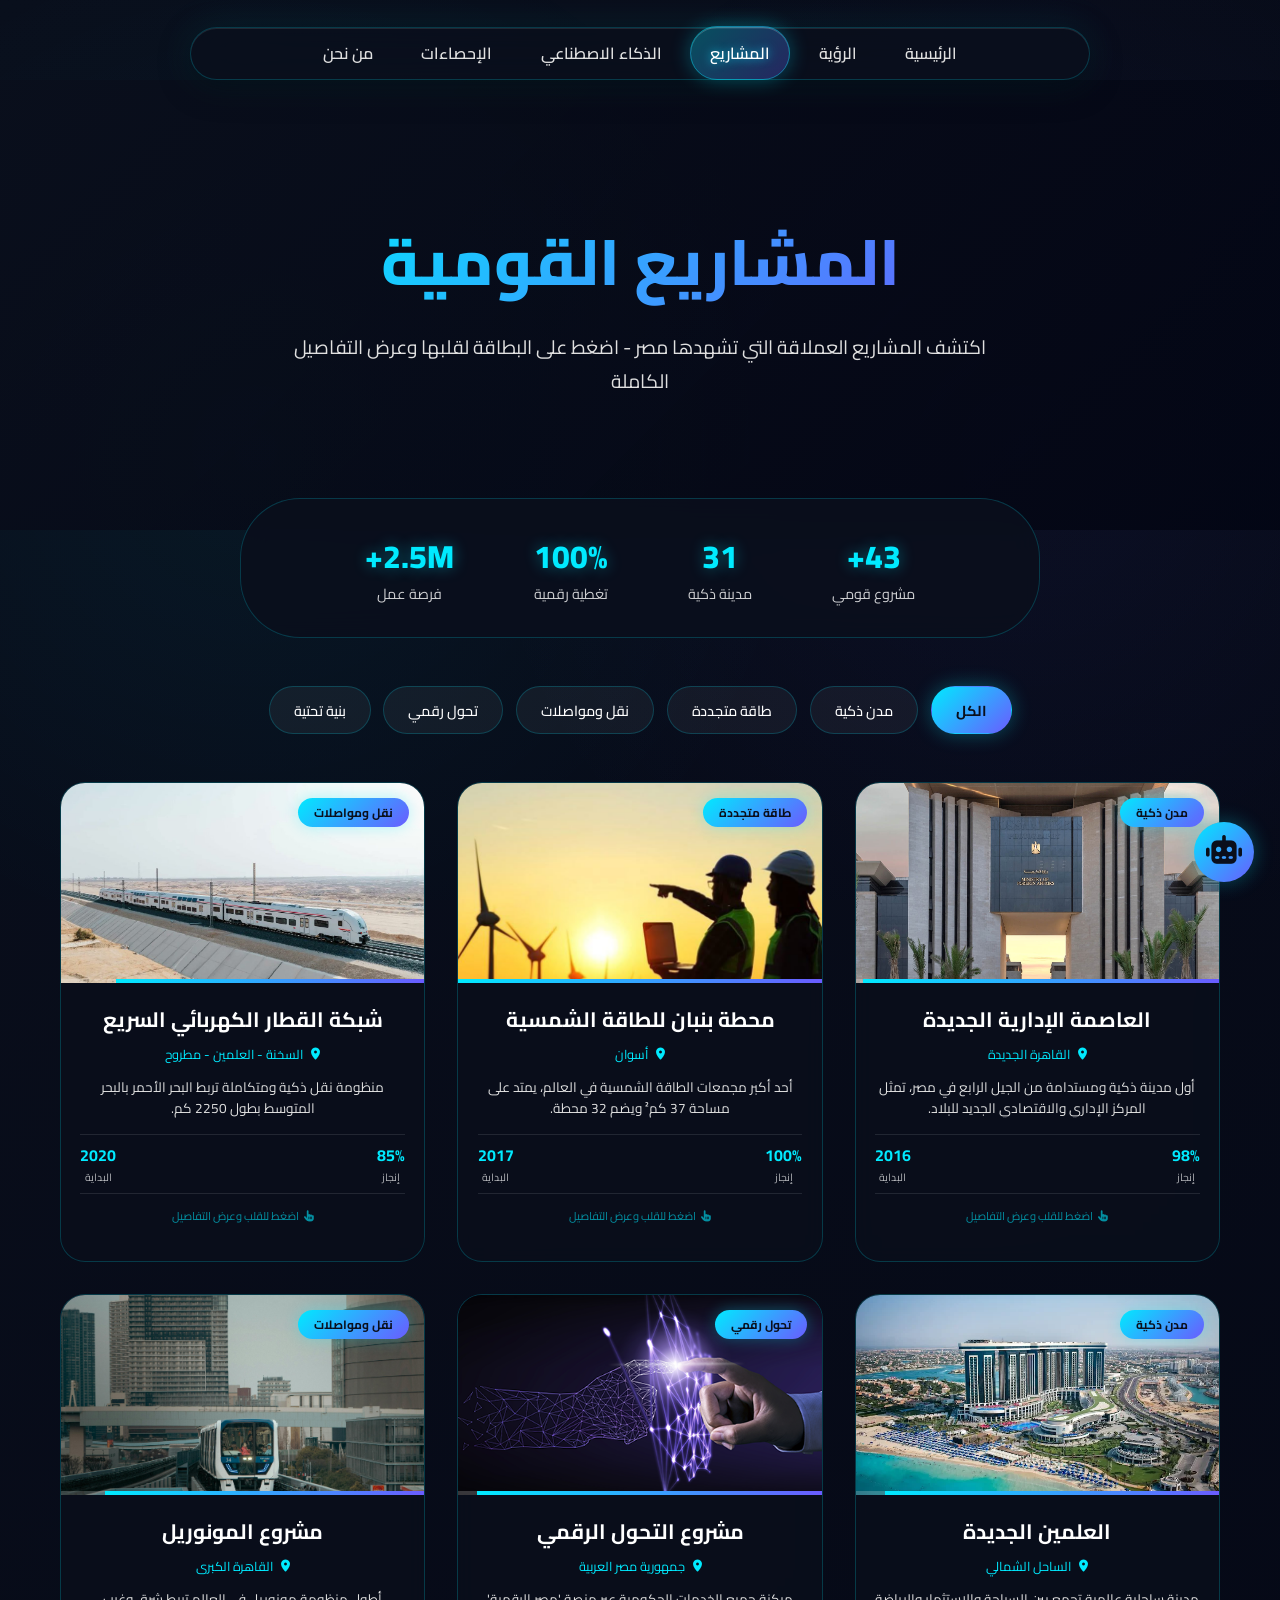
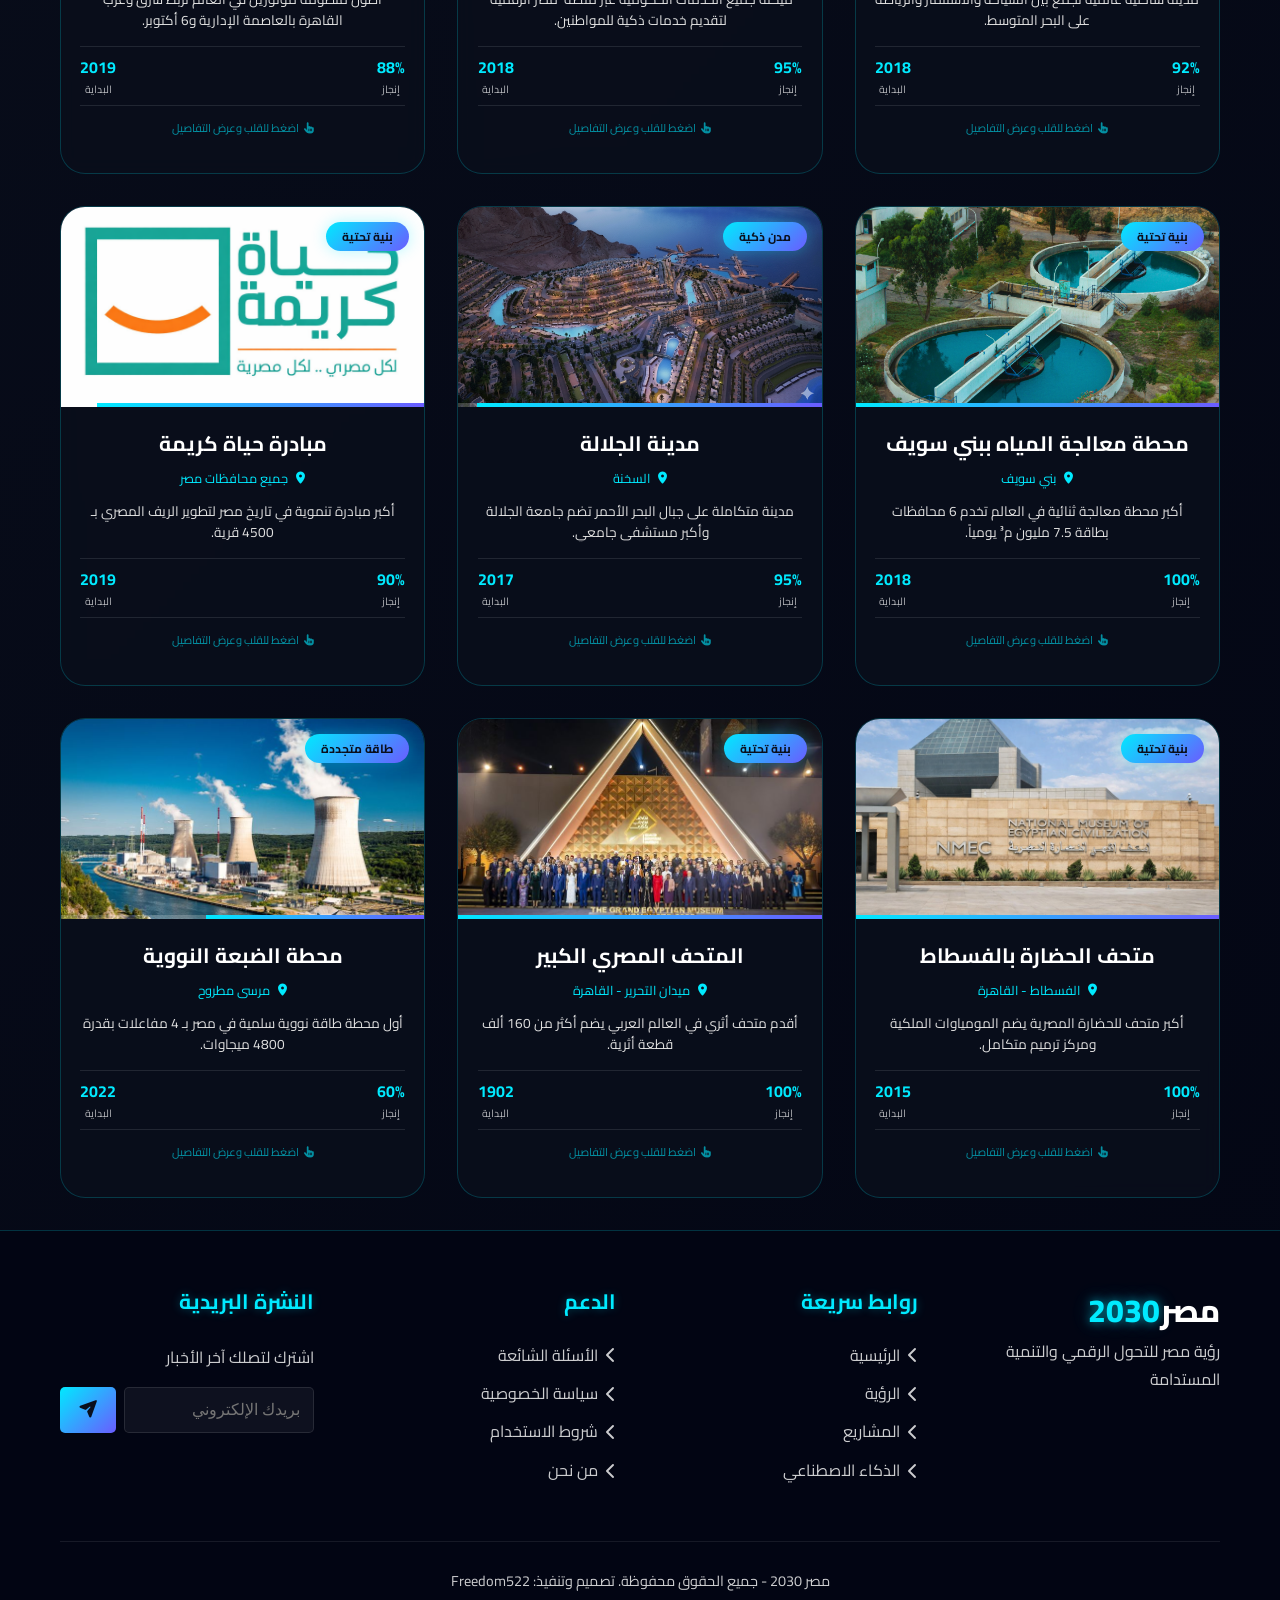
==== commit a7758b17: "Nothing special" ====
--- a/projects.html
+++ b/projects.html
@@ -696,10 +696,36 @@
         </div>
     </footer>
 
+    <!-- Smart Chatbot -->
+    <div class="chatbot-container" id="chatbot">
+        <div class="chatbot-toggle glass" onclick="document.getElementById('chatbot').classList.toggle('active')">
+            <i class="fas fa-robot"></i>
+        </div>
+        <div class="chatbot-window glass">
+            <div class="chatbot-header">
+                <h3><i class="fas fa-robot"></i> المستشار الذكي</h3>
+                <button class="close-chat" onclick="document.getElementById('chatbot').classList.remove('active')"><i class="fas fa-times"></i></button>
+            </div>
+            <div class="chatbot-messages" id="chatMessages">
+                <div class="message bot">
+                    <div class="message-content">
+                        <p>مرحباً! أنا المستشار الذكي لمستقبل مصر 2030. كيف يمكنني مساعدتك؟</p>
+                    </div>
+                    <span class="message-time">الآن</span>
+                </div>
+            </div>
+            <div class="chatbot-input">
+                <input type="text" id="userInput" placeholder="اكتب سؤالك هنا...">
+                <button id="sendMessage"><i class="fas fa-paper-plane"></i></button>
+            </div>
+        </div>
+    </div>
+
     <!-- Scripts -->
     <script src="libs/gsap.min.js"></script>
     <script src="libs/ScrollTrigger.min.js"></script>
     <script src="libs/aos.js"></script>
+    <script src="js/chatbot.js"></script>
     
     <script>
         // ================
@@ -735,6 +761,8 @@
                     offset: 100
                 });
             }
+
+            window.initSmartChatbot?.();
         });
         
         // ================
--- a/css/style.css
+++ b/css/style.css
@@ -3842,10 +3842,19 @@
     overflow: hidden;
     background: rgba(10, 15, 28, 0.95);
     border: 1px solid rgba(0, 234, 255, 0.3);
+    border-radius: 15px;
+    z-index: 9999;
+    transition: all 0.3s ease;
+    transform: scale(0.8);
+    opacity: 0;
+    visibility: hidden;
 }
 
 .chatbot-container.active .chatbot-window {
-    display: flex;
+    display: flex !important;
+    visibility: visible !important;
+    opacity: 1 !important;
+    transform: scale(1) !important;
 }
 
 .chatbot-header {
